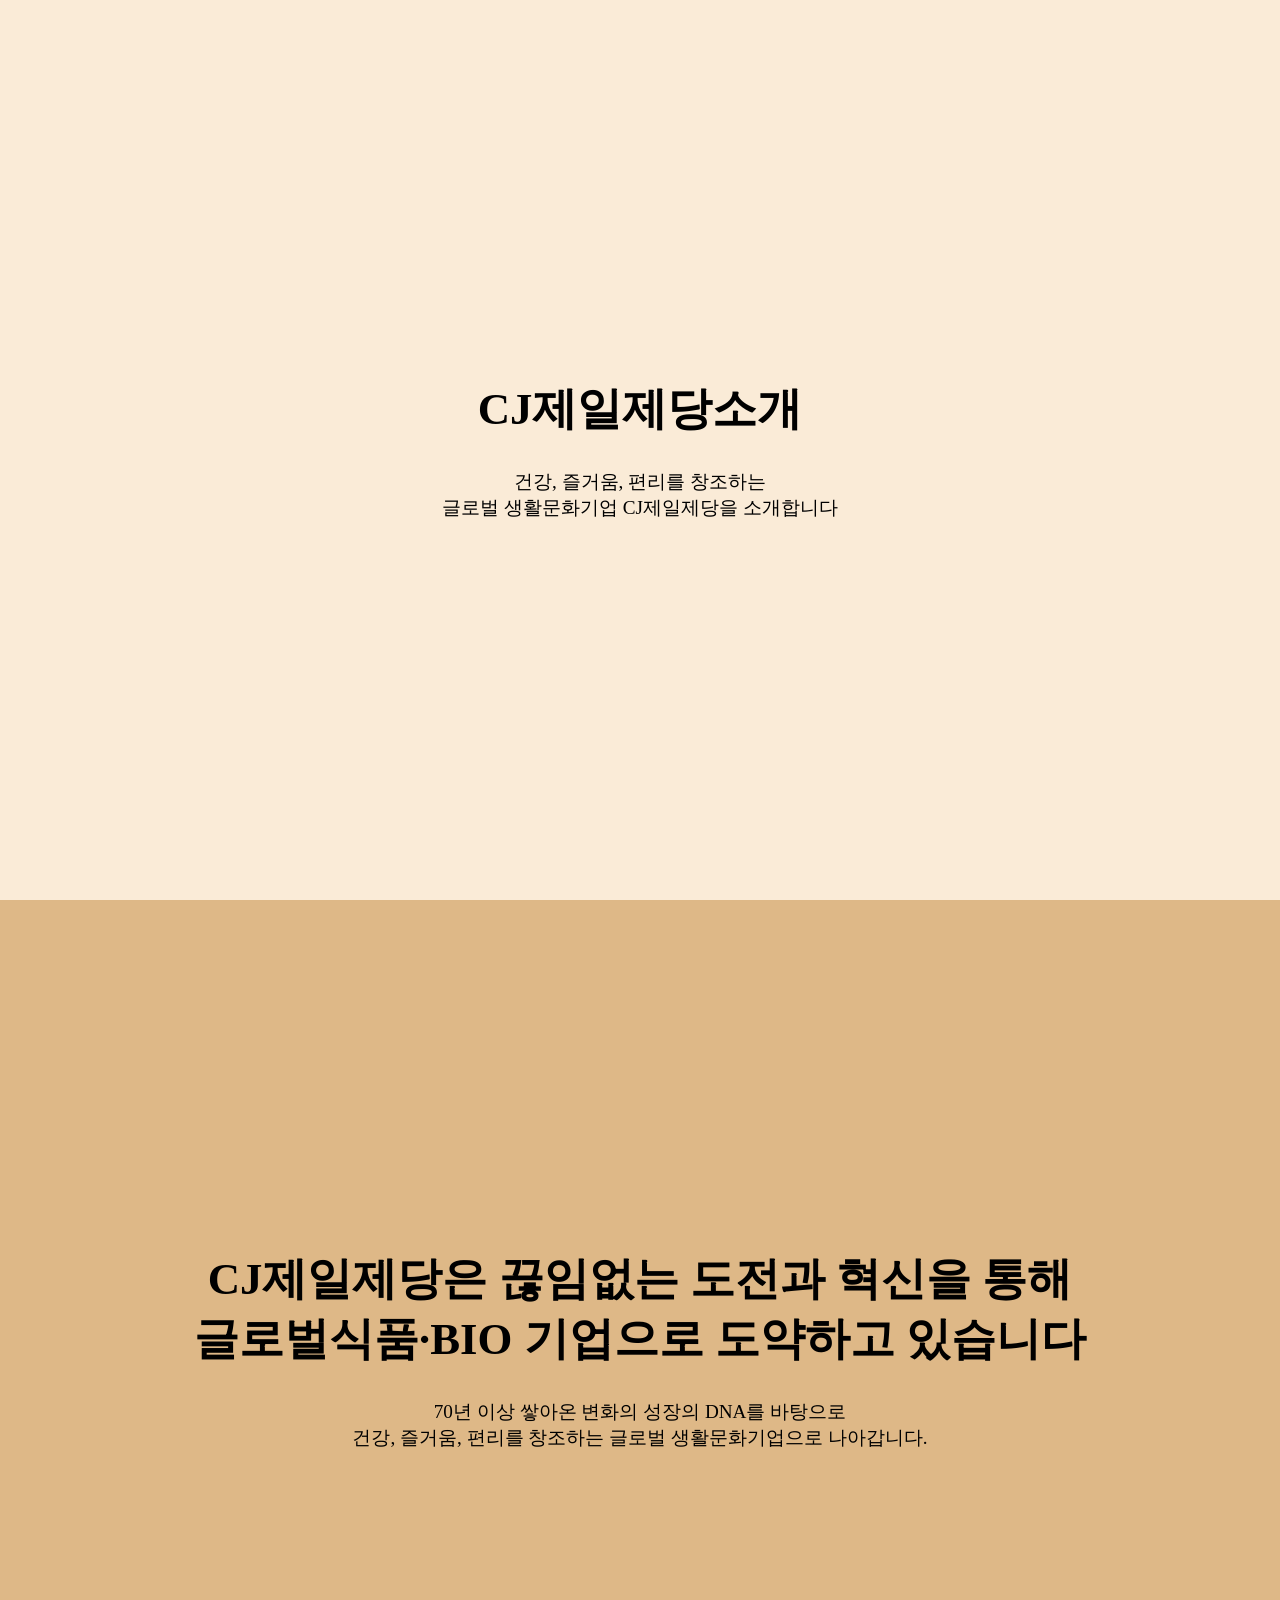
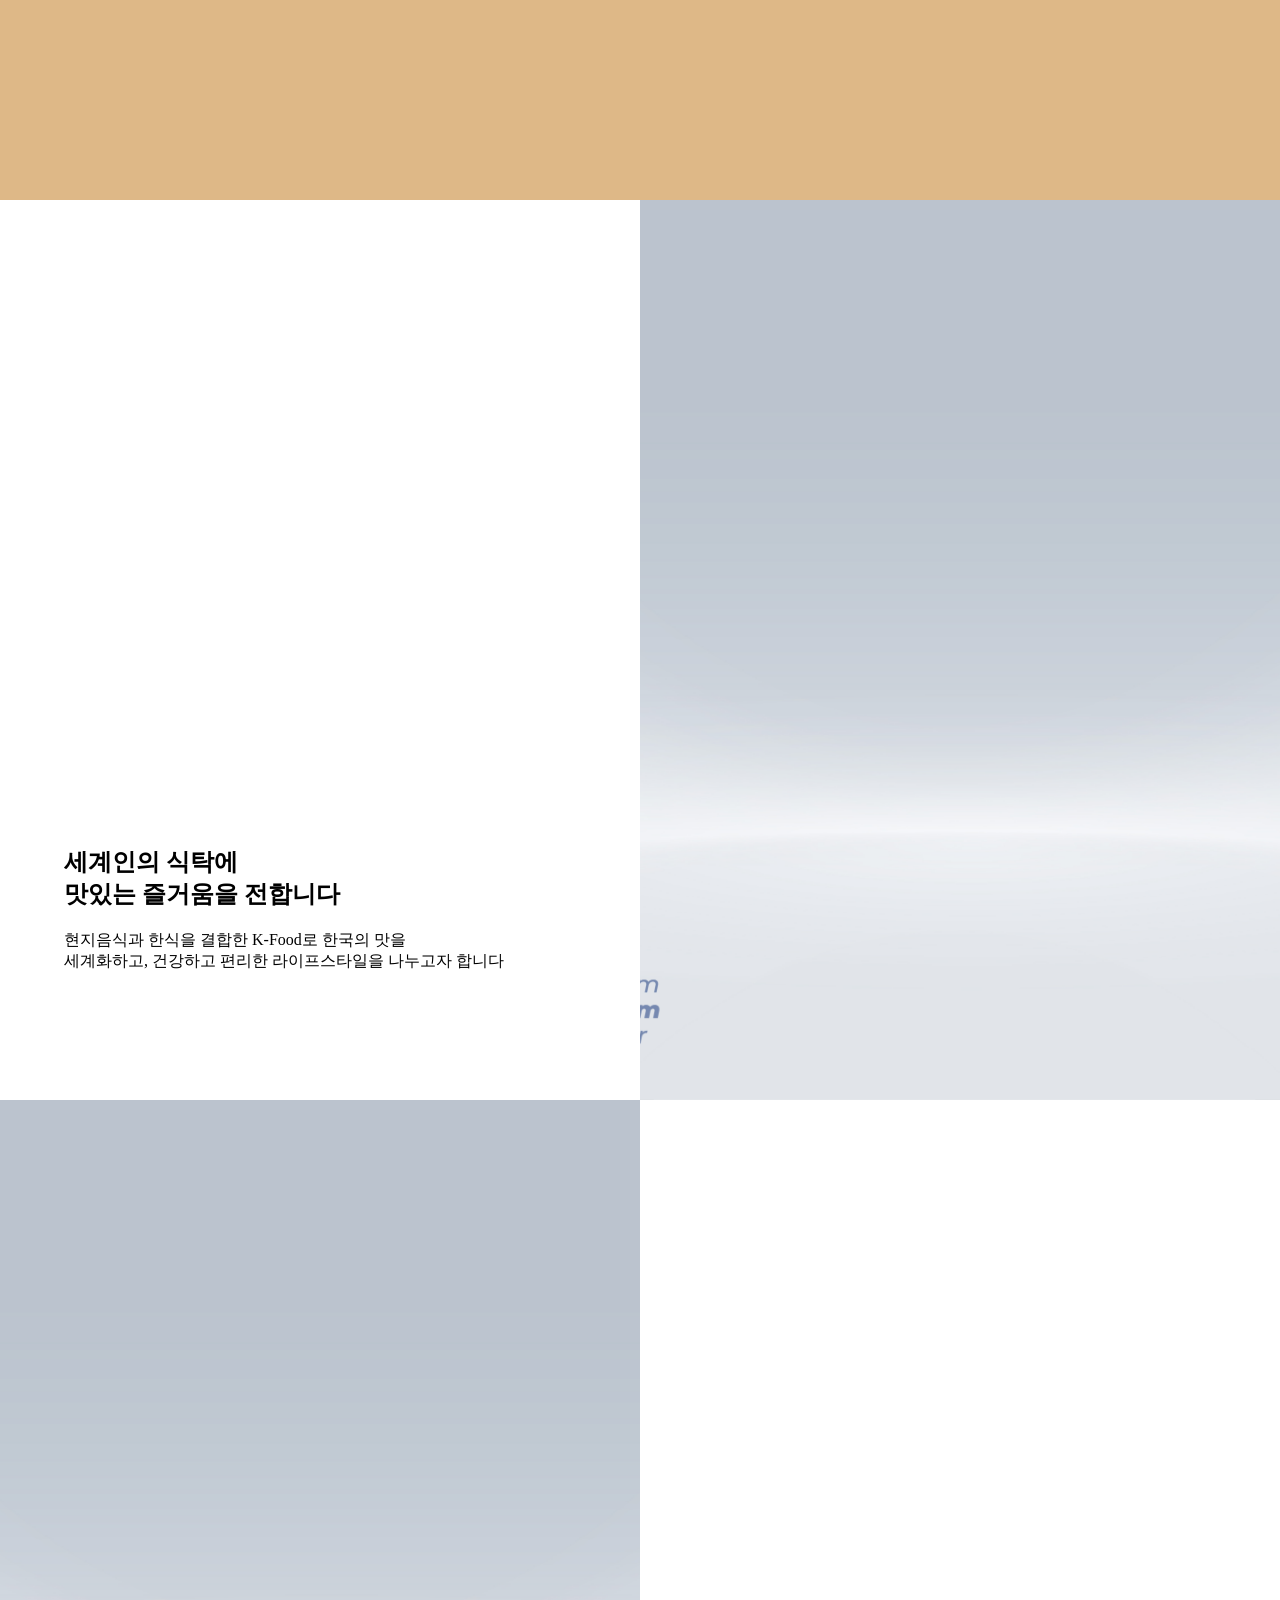
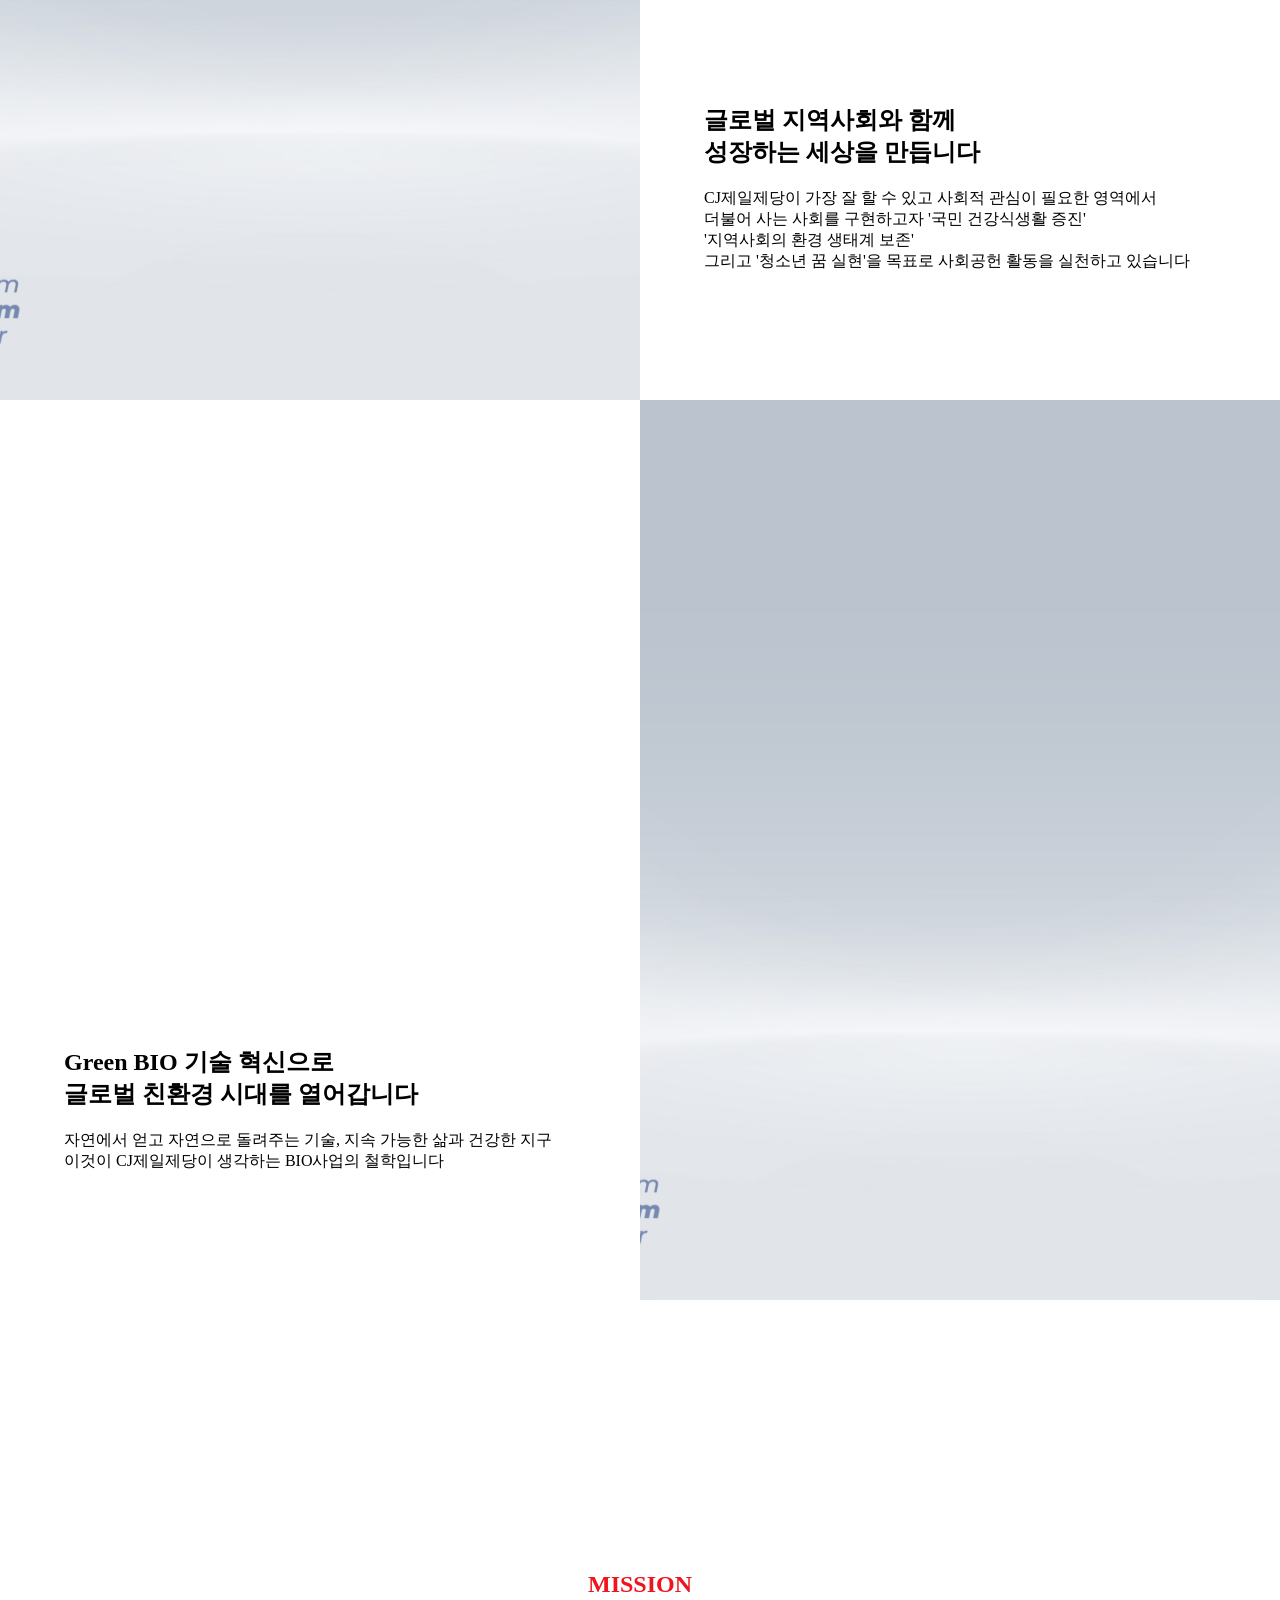
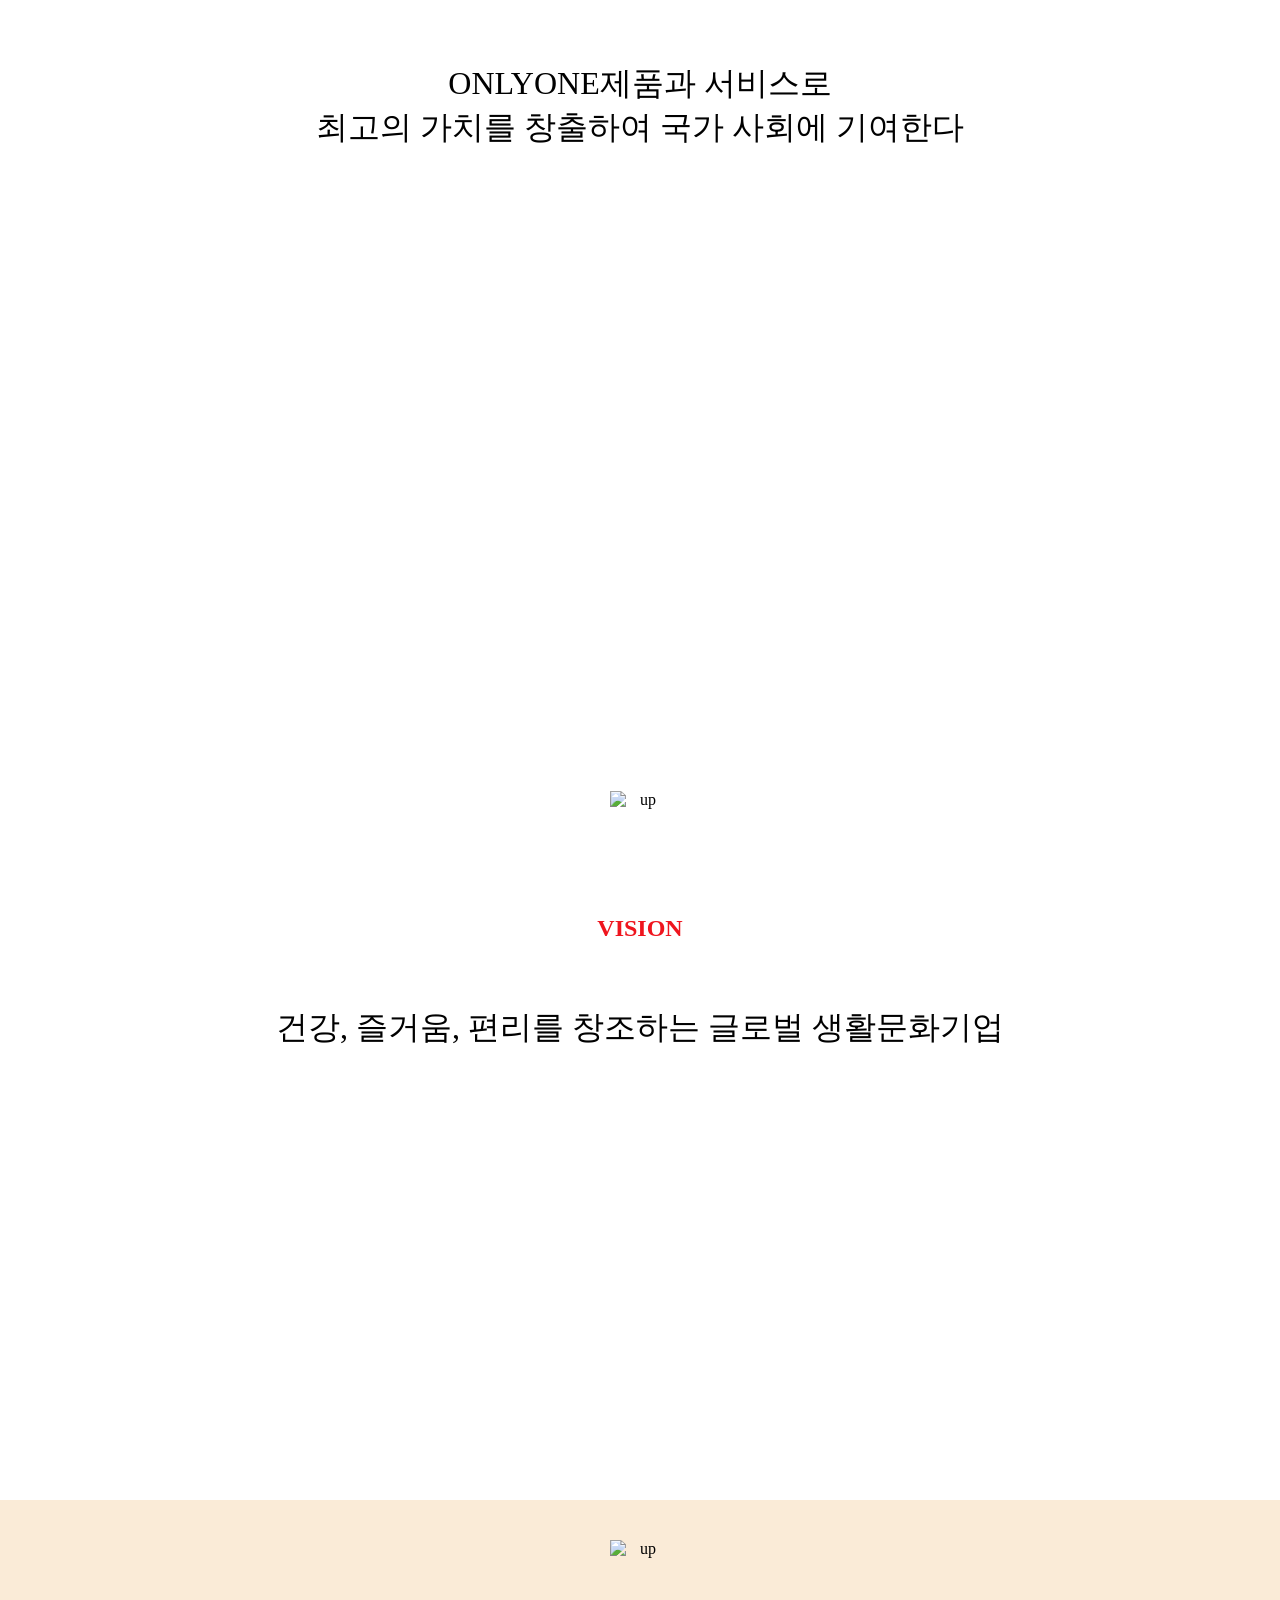
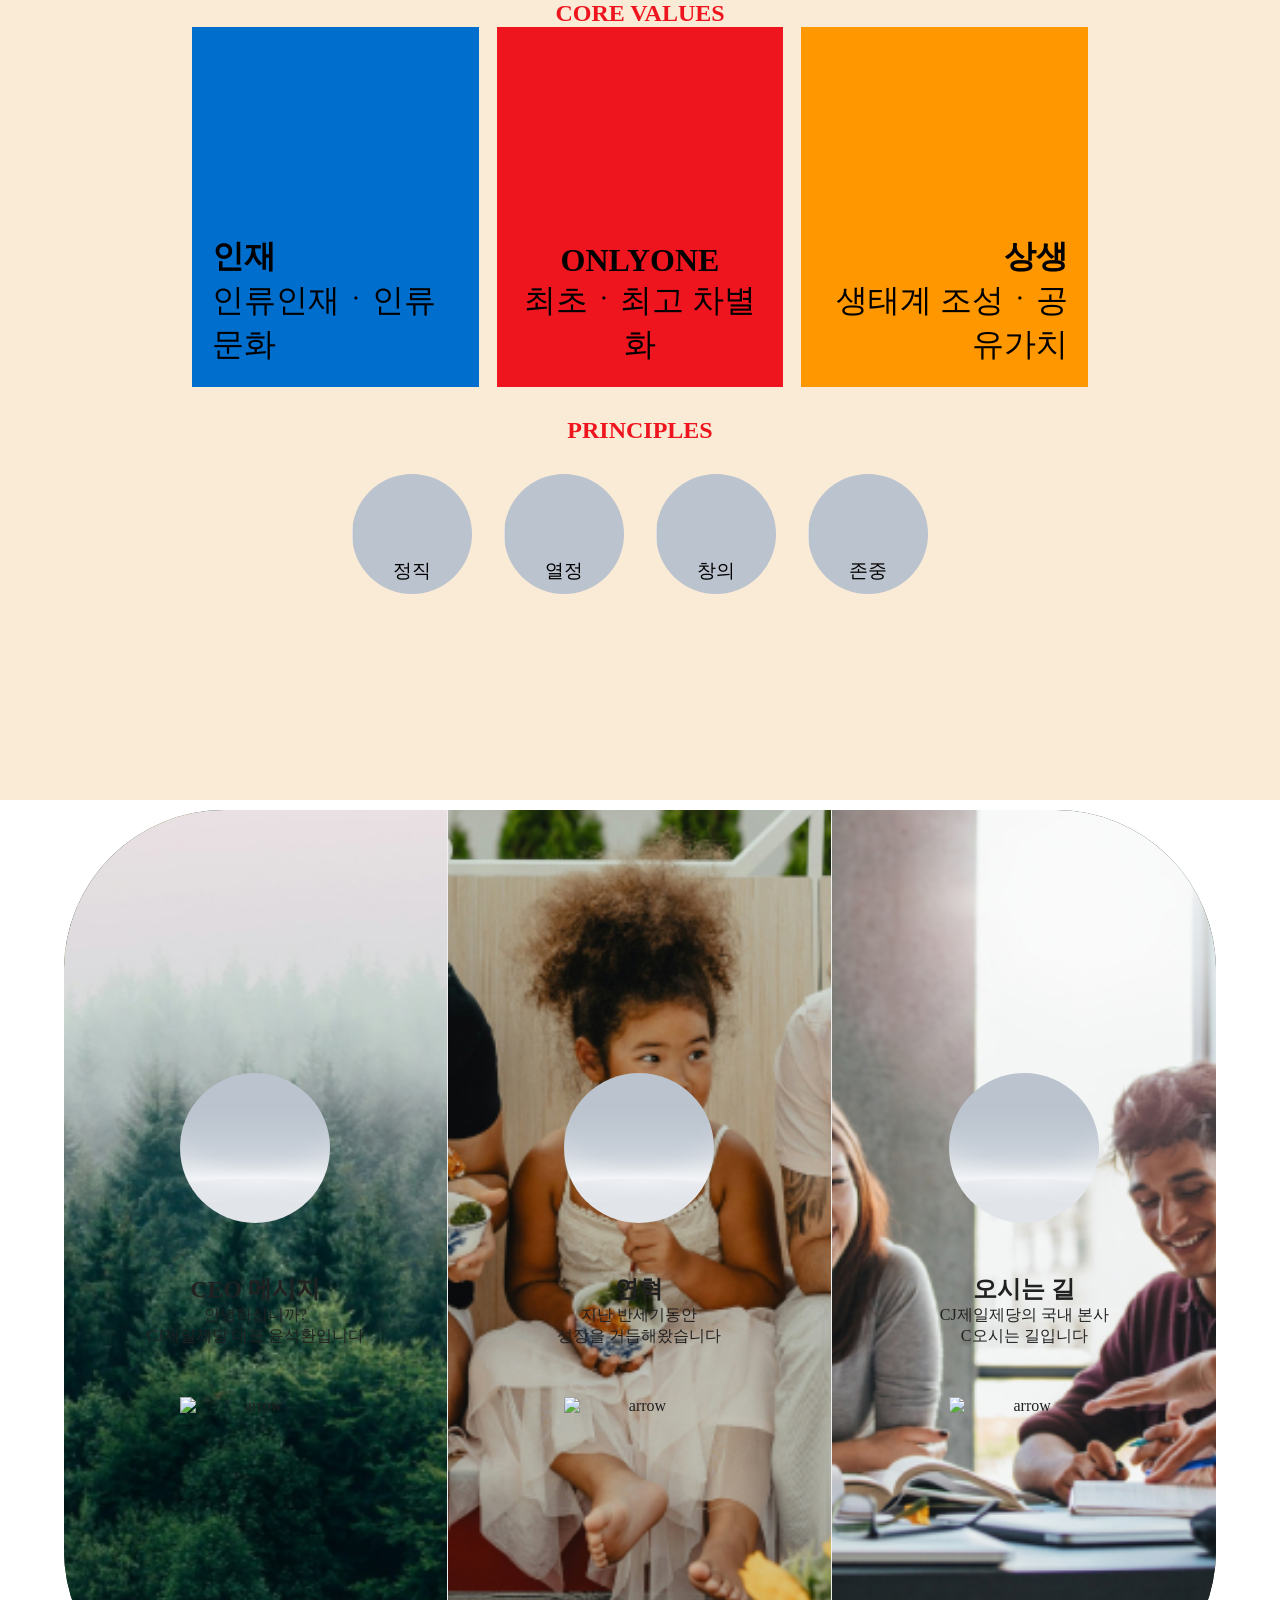
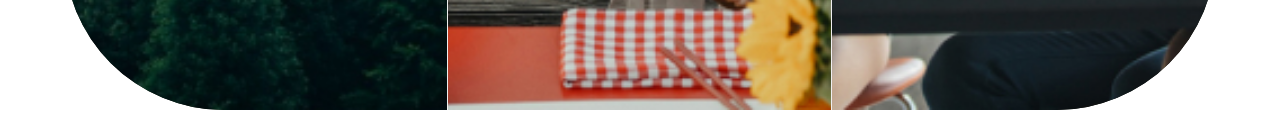
==== about_us.html @ 381932f9 "brand" ====
<!DOCTYPE html>
<html lang="ko">
<head>
    <meta charset="UTF-8">
    <meta name="viewport" content="width=device-width, initial-scale=1.0">
    <link rel="stylesheet" href="css/reset.css">
    <link rel="stylesheet" href="css/common.css">
    <link rel="stylesheet" href="css/sub.css">
    <title>ABOUT US | CJ제일제당</title>
</head>
<body>
    <section id="CJaboutUsList">
        <ul>
            <li style="background-color: antiquewhite;">
                <div>
                    <h2>CJ제일제당소개</h2>
                    <p>건강, 즐거움, 편리를 창조하는<br>
                        글로벌 생활문화기업 CJ제일제당을 소개합니다
                    </p>
                </div>
            </li>
            <div class="v_line"></div>
            <li style="background-color:burlywood;">
                <div>
                    <h2>CJ제일제당은 끊임없는 도전과 혁신을 통해<br>
                        글로벌식품·BIO 기업으로 도약하고 있습니다
                    </h2>
                    <p>70년 이상 쌓아온 변화의 성장의 DNA를 바탕으로<br>
                        건강, 즐거움, 편리를 창조하는 글로벌 생활문화기업으로 나아갑니다.
                    </p>
                </div>
            </li>
            <li>
                <ul class="inner_list">
                    <li>
                        <div>
                            <h2>세계인의 식탁에<br>
                                맛있는 즐거움을 전합니다
                            </h2>
                            <p>현지음식과 한식을 결합한 K-Food로 한국의 맛을<br>
                                세계화하고, 건강하고 편리한 라이프스타일을 나누고자 합니다
                            </p>
                        </div>
                    </li>
                    <li>
                        <img src="img/ex.jpg" alt="">
                    </li>
                    <li>
                        <div>
                            <h2>Green BIO 기술 혁신으로<br>
                                글로벌 친환경 시대를 열어갑니다
                            </h2>
                            <p>자연에서 얻고 자연으로 돌려주는 기술, 지속 가능한 삶과 건강한 지구<br>
                                이것이 CJ제일제당이 생각하는 BIO사업의 철학입니다
                            </p>
                        </div>
                    </li>
                </ul>
                <ul class="inner_list">
                    <li>
                        <img src="img/ex.jpg" alt="">
                    </li>
                    <li>
                        <div>
                            <h2>글로벌 지역사회와 함께<br>
                                성장하는 세상을 만듭니다
                            </h2>
                            <p>CJ제일제당이 가장 잘 할 수 있고 사회적 관심이 필요한 영역에서<br>
                                더불어 사는 사회를 구현하고자 '국민 건강식생활 증진'<br>
                                '지역사회의 환경 생태계 보존'<br>
                                그리고 '청소년 꿈 실현'을 목표로 사회공헌 활동을 실천하고 있습니다
                            </p>
                        </div>
                    </li>
                    <li>
                        <img src="img/ex.jpg" alt="">
                    </li>
                </ul>
            </li>
        </ul>
    </section>
    <section id="mvc">
        <ul>
            <li>
                <div>
                    <h2 class="red">MISSION</h2>
                    <p>ONLYONE제품과 서비스로<br>
                        최고의 가치를 창출하여 국가 사회에 기여한다
                    </p>
                </div>
            </li>
            <li>
                <div>
                    <img src="" alt="up">
                    <h2 class="red">VISION</h2>
                    <p>건강, 즐거움, 편리를 창조하는 글로벌 생활문화기업</p>
                </div>
            </li>
            <li style="background-color: antiquewhite;">
                <div>
                    <div>
                        <img src="" alt="up">
                        <h2 class="red">CORE VALUES</h2>
                    </div>
                    <ul class="core_values">
                        <li style="background-color: #006ECD;">
                            <p>
                                <span>인재</span><br>
                                인류인재ㆍ인류문화
                            </p>
                        </li>
                        <li style="background-color: #EF151E;">
                            <p>
                                <span>ONLYONE</span><br>
                                최초ㆍ최고 차별화
                            </p>
                        </li>
                        <li style="background-color: #FF9700;">
                            <p>
                                <span>상생</span><br>
                                생태계 조성ㆍ공유가치
                            </p>
                        </li>
                    </ul>
                    <div class="principles">
                        <h2 class="red">PRINCIPLES</h2>
                        <ul class="principles_icon">
                            <li style="background-image: url(img/ex.jpg);">
                                <p>정직</p>
                            </li>
                            <li style="background-image: url(img/ex.jpg);">
                                <p>열정</p>
                            </li>
                            <li style="background-image: url(img/ex.jpg);">
                                <p>창의</p>
                            </li>
                            <li style="background-image: url(img/ex.jpg);">
                                <p>존중</p>
                            </li>
                        </ul>
                    </div>
                </div>
            </li>
        </ul>
    </section>
    <section id="aboutSummary">
        <div class="about_summary_wrap">
            <a href="">
                <div>
                    <img src="img/ex.jpg" alt="icon">
                    <div>
                        <h2>CEO 메시지</h2>
                        <p>
                            안녕하십니까?<br>
                            CJ제일제당 대표 윤석환입니다
                        </p>
                    </div>
                    <img src="" alt="arrow">
                </div>
            </a>
            <a href="">
                <div>
                    <img src="img/ex.jpg" alt="icon">
                    <div>
                        <h2>연혁</h2>
                        <p>
                            지난 반세기동안<br>
                            성장을 거듭해왔습니다
                        </p>
                    </div>
                    <img src="" alt="arrow">
                </div>
            </a>
            <a href="">
                <div>
                    <img src="img/ex.jpg" alt="icon">
                    <div>
                        <h2>오시는 길</h2>
                        <p>
                            CJ제일제당의 국내 본사<br>
                            C오시는 길입니다
                        </p>
                    </div>
                    <img src="" alt="arrow">
                </div>
            </a>
        </div>
    </section>
</body>
</html>
---- css/common.css ----
/* 헤더 */
#header{position: fixed; width: 100%; height: 100px; left: 0; top: 0; z-index: 999; transition-duration: 0.5s; background-color: aquamarine;}
#header .header_inner{position: relative; width: 92%; margin: 0 auto; display: flex;}

/* 헤더로고 */
#header h1{position: absolute; left: 0; top: 50%; transform: translateY(-50%); transition-duration: 0.5s;}
#header h1 img{height: 60px;}
/* 헤더 gnb 버튼모음 */
#header .gnb_btn{position: absolute; right: 0; top: 50%; transform: translateY(-50%); transition-duration: 0.5s;}
#header .gnb_btn ul{display: flex;}
/* 헤더 gnb */
#header .gnb{position: absolute; left: 50%; transform: translateX(-50%);}
#header .gnb ul{display: flex;}
#header .gnb ul li{width: 120px; text-align: center; line-height: 100px; height: 100px; font-weight: bold;}

/* 서브메뉴 */
.sub_menu_wrap{display: none;}

/* 컬러 */
.yellow{color: #FF9700;}
.red{color: #EF151E;}
---- css/sub.css ----
/* CJaboutUs */
/* CJaboutUsList */
#CJaboutUsList{position: relative; height: 500vh; min-height: 3000px;}
#CJaboutUsList>ul{position: relative; display: flex; flex-direction: column;}
#CJaboutUsList>ul>li{position: relative; height: 100vh; min-height: 600px; display: flex; justify-content: center;}
#CJaboutUsList>ul>li>div{position: relative; display: flex; flex-direction: column; justify-content: center; text-align: center;}
#CJaboutUsList>ul>li>div h2{font-size: 2.8em; margin-bottom: 30px;}
#CJaboutUsList>ul>li>div p{font-size: 1.2em;}
#CJaboutUsList>ul>li>.inner_list{width: 50%; position: relative;}
#CJaboutUsList>ul>li>.inner_list>li{height: 100%; display: flex; flex-direction: column; justify-content:end;}
#CJaboutUsList>ul>li>.inner_list>li div{width: 80%; margin: 20% auto;}
#CJaboutUsList>ul>li>.inner_list>li div h2{margin-bottom: 20px;}
#CJaboutUsList>ul>li>.inner_list>li img{width: 100%; height: 100%; object-fit: cover;}
/* mvc */
#mvc{position: relative; height: 300vh; min-height: 2400px;}
#mvc>ul{text-align: center;}
#mvc>ul>li{height: 100vh; min-height: 800px;}
#mvc>ul>li>div{display: flex; flex-direction: column; justify-content: end; height: 50%;}
#mvc>ul>li>div img{width: 60px; height: 60px; margin: 0 auto;}
#mvc>ul>li>div h2{margin-top: 5%; font-size: 1.5em;}
#mvc>ul>li>div p{margin-top: 5%; font-size: 2em;}
#mvc>ul>li:nth-child(3)>div{justify-content: start;}
#mvc>ul>li:nth-child(3)>div img{width: 60px; height: 60px; margin: 0 auto; margin-top: 40px;}
#mvc>ul>li:nth-child(3)>div h2{margin-top: 0; font-size: 1.5em;}
#mvc>ul>li:nth-child(3)>div p{margin-top: 0; font-size: 2em;}
#mvc>ul>li>div .core_values{position: relative; display: flex; justify-content: space-between; width: 70%; margin: 0 auto; min-height: 300px;}
#mvc>ul>li>div .core_values>li{width: 32%; height: 40vh; min-height: 250px; background-position: center; background-repeat: cover; display: flex; flex-direction: column; justify-content: end;}
#mvc>ul>li>div .core_values>li p{margin-bottom: 20px; margin-left: 20px; margin-right: 20px;}
#mvc>ul>li>div .core_values>li:first-child p{text-align: left;}
#mvc>ul>li>div .core_values>li:nth-child(2) p{text-align: center;}
#mvc>ul>li>div .core_values>li:last-child p{text-align: right;}
#mvc>ul>li>div .core_values>li p span{font-weight: 700;}
#mvc>ul>li>div .principles{position: relative; margin: 7% 0;}
#mvc>ul>li>div .principles>ul{width: 50%; margin: 0 auto; display: flex; justify-content: space-evenly; margin-top: 30px;}
#mvc>ul>li>div .principles>ul li{width: 120px; height: 120px; border-radius: 100px; display: flex; flex-direction: column; justify-content: end;}
#mvc>ul>li>div .principles>ul li p{font-size: 1.2em; margin-bottom: 10px;}
/* about_summary */
#aboutSummary{position: relative; width: 100%;}
#aboutSummary .about_summary_wrap{position: relative; width: 90%; height: 900px; margin: 10px auto; display: flex; justify-content: space-between; border-radius: 10rem; background-position: center; background-size: cover;background-image: url('/img/csr_overview.jpg');}
#aboutSummary .about_summary_wrap a{display: flex; flex-direction: column; justify-content: center; width: 33.3%; border-right: 1px solid #efefef;box-sizing: border-box;}
#aboutSummary .about_summary_wrap a:first-child{border-top-left-radius: 10rem; border-bottom-left-radius: 10rem; background-image: url('/img/overview2_1.jpg'); background-position: center; background-size: cover;}
#aboutSummary .about_summary_wrap a:nth-child(2){background-image: url("/img/overview2_2.jpg"); background-position: center; background-size: cover;}
#aboutSummary .about_summary_wrap a:last-child{border: none; border-top-right-radius: 10rem; border-bottom-right-radius: 10rem; background-image: url('/img/overview2_3.jpg'); background-position: center; background-size: cover;}
#aboutSummary .about_summary_wrap a:hover{transition-duration: 0.5s; background-image: none;}
#aboutSummary .about_summary_wrap a>div{display: flex; flex-direction: column; text-align: center;}
#aboutSummary .about_summary_wrap a>div img:first-child{height: 150px; width: 150px; margin: 0 auto; border-radius: 50%;}
#aboutSummary .about_summary_wrap a>div img{height: 50px; width: 150px; margin: 0 auto;}
#aboutSummary .about_summary_wrap a>div div{margin: 50px auto;}
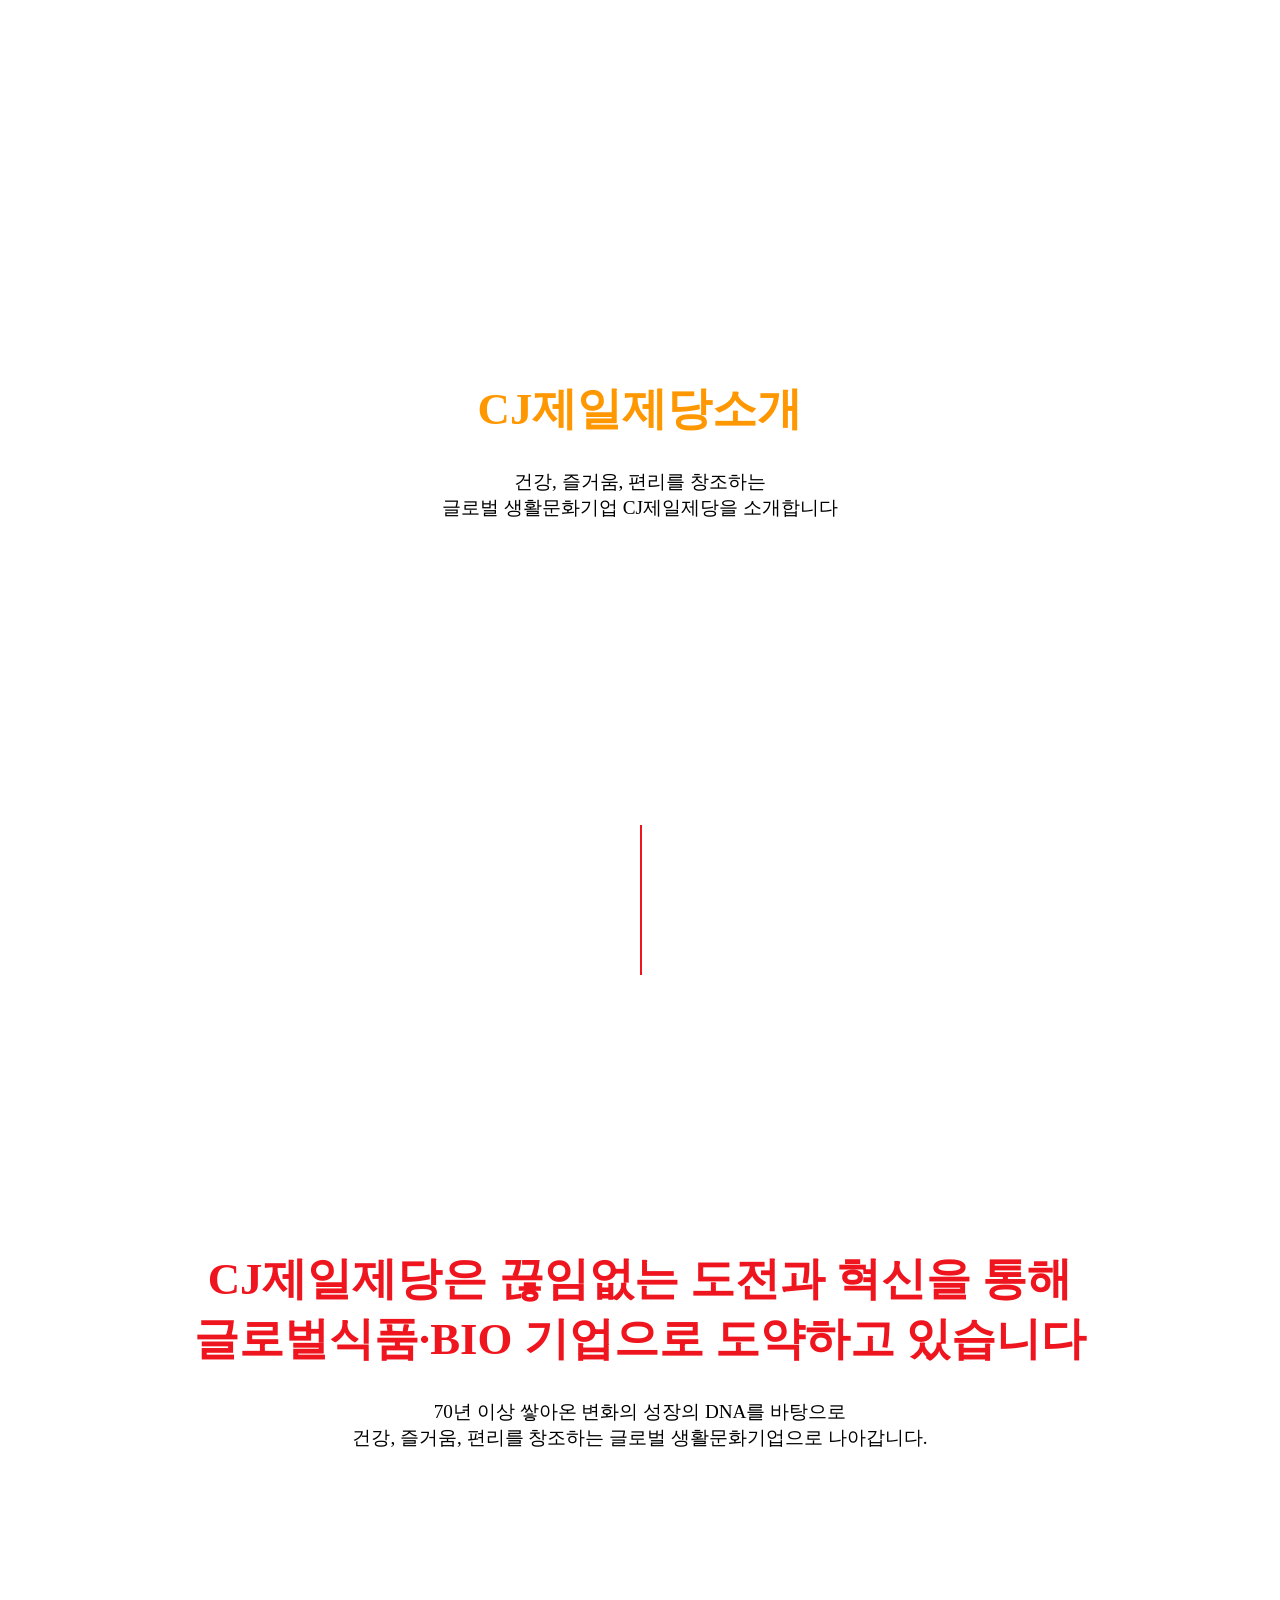
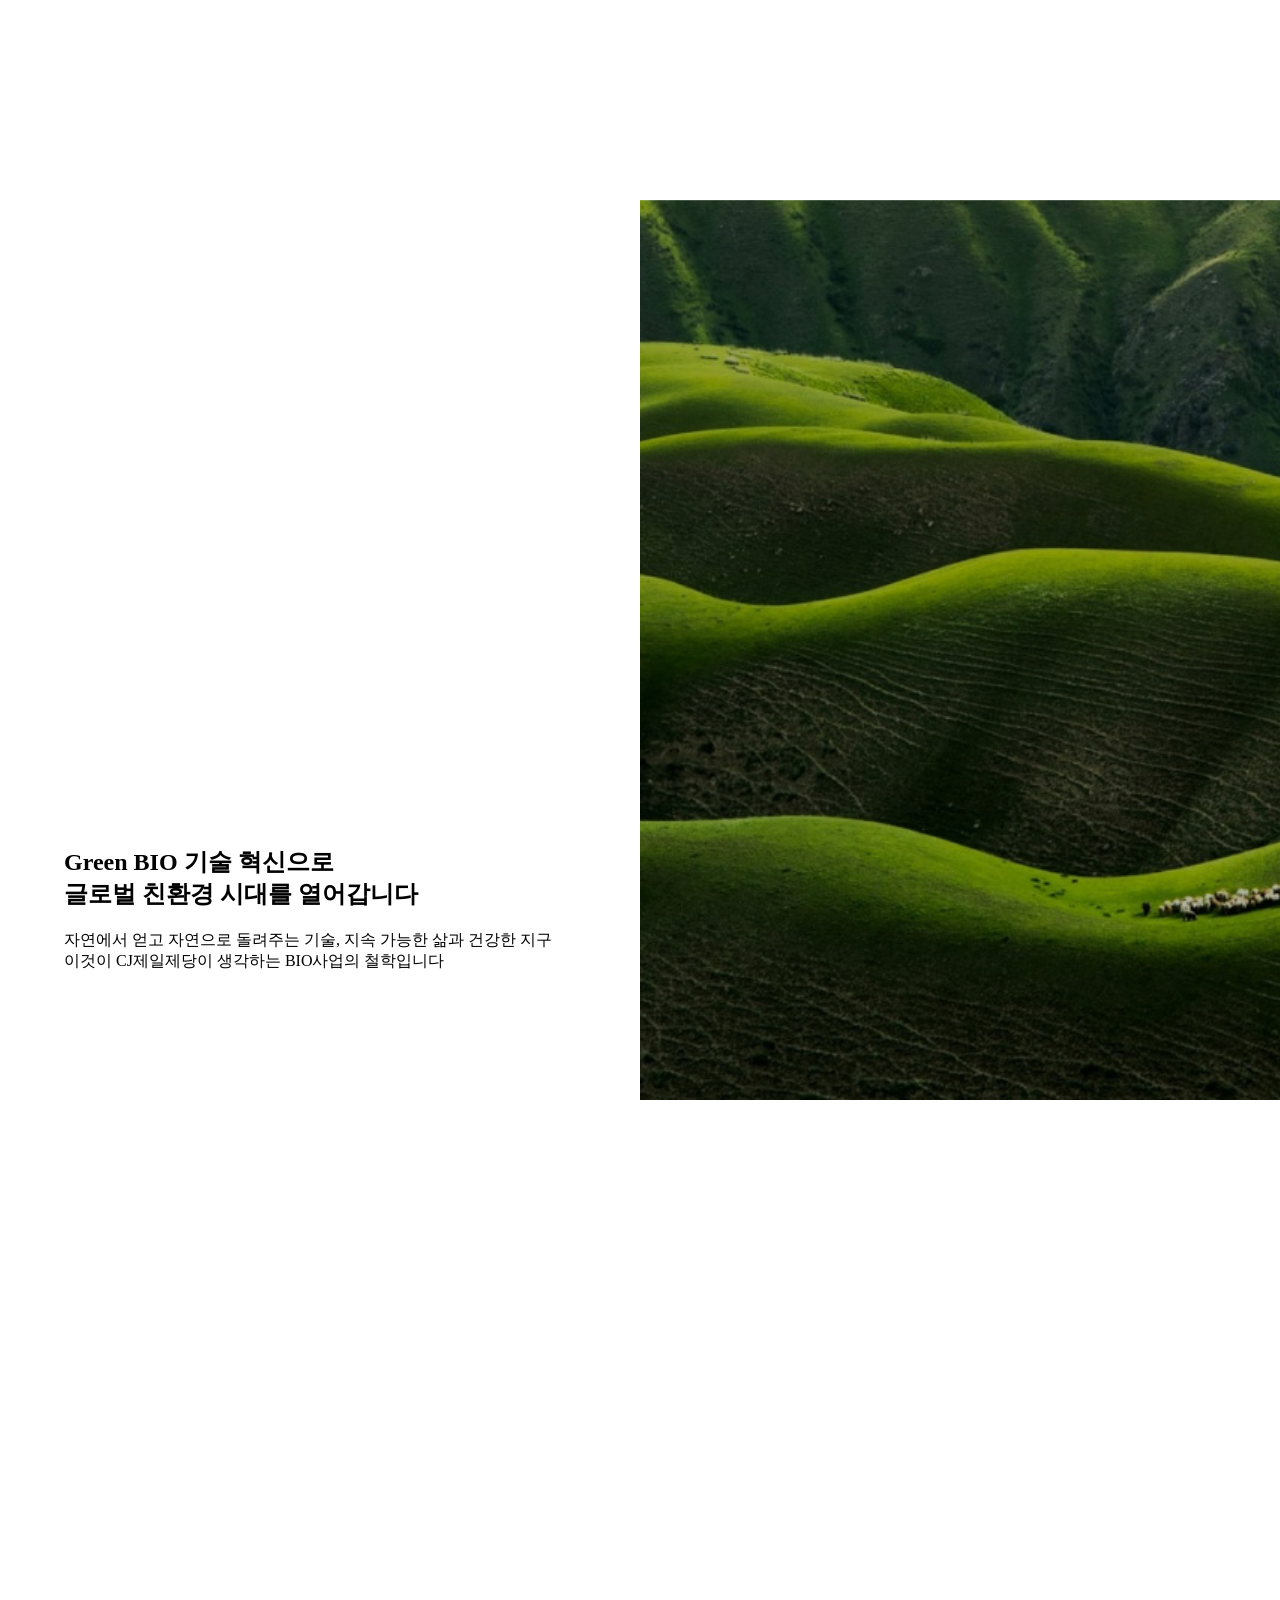
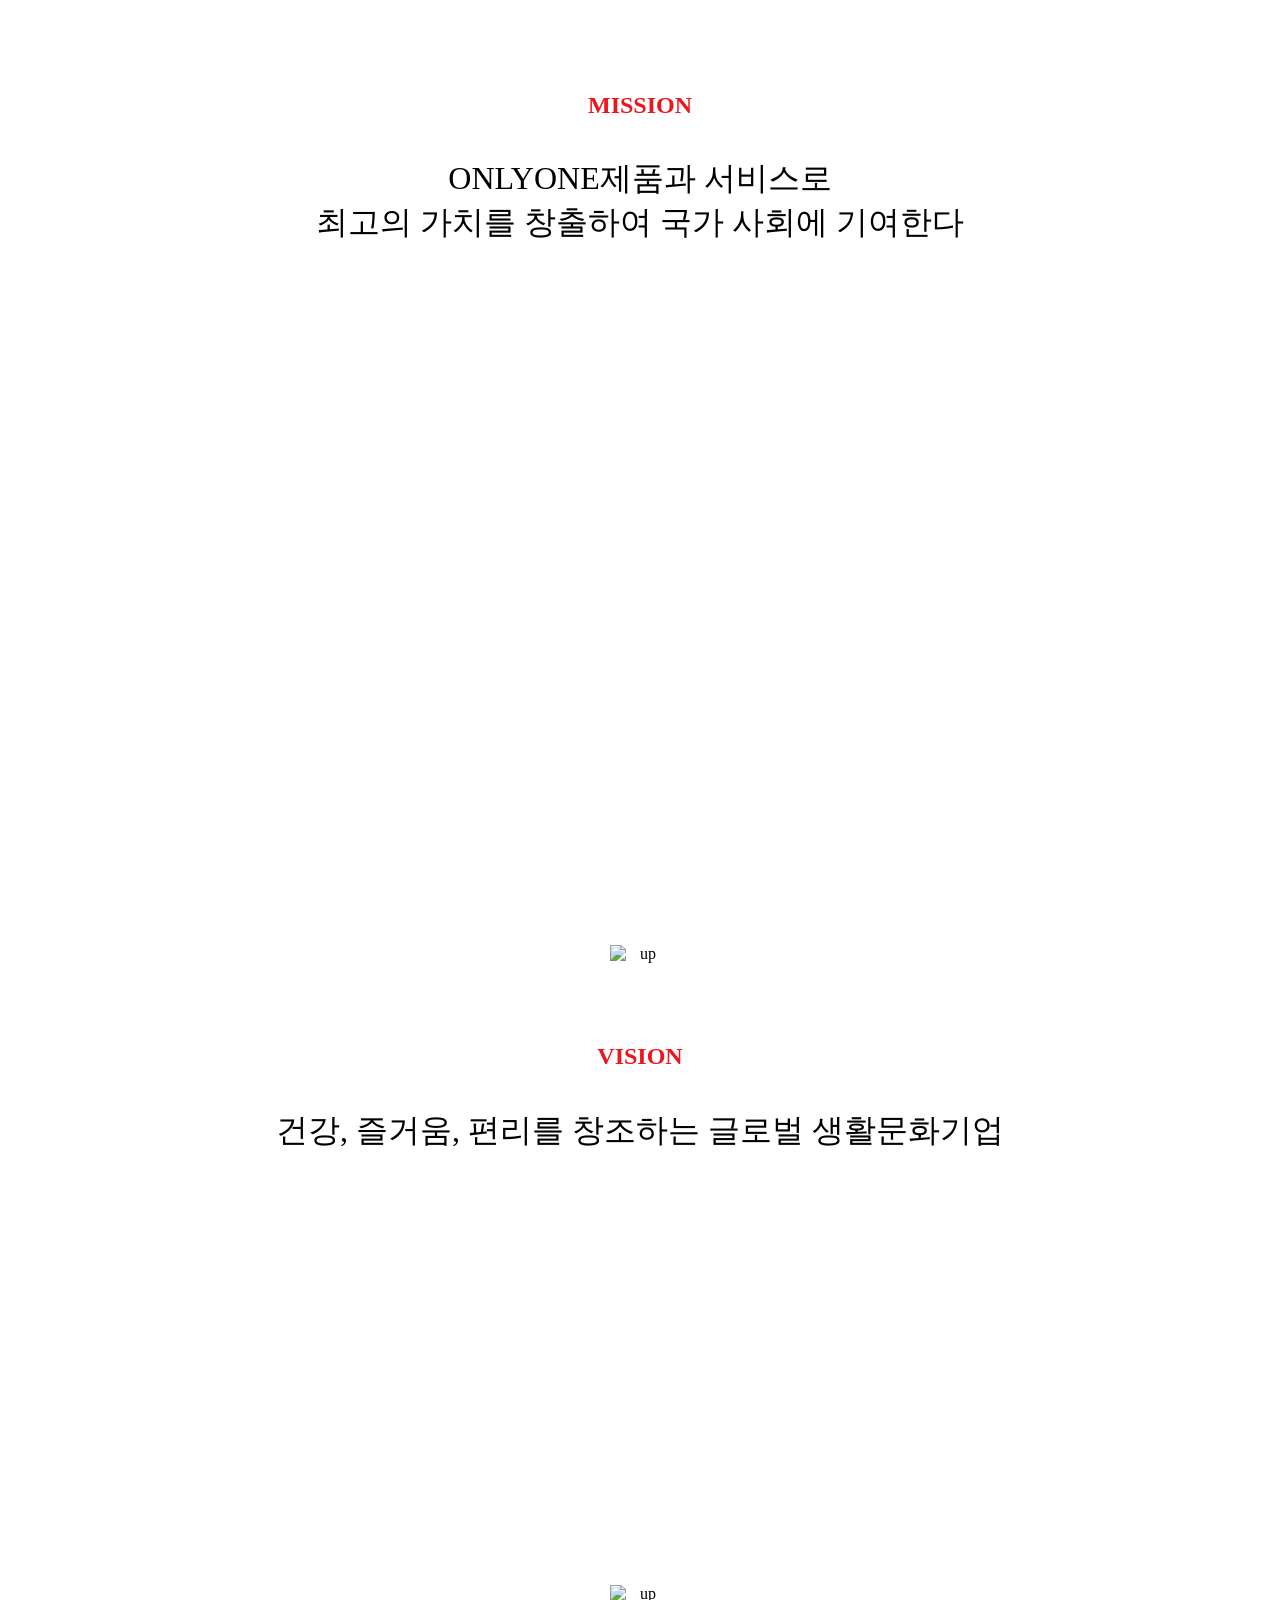
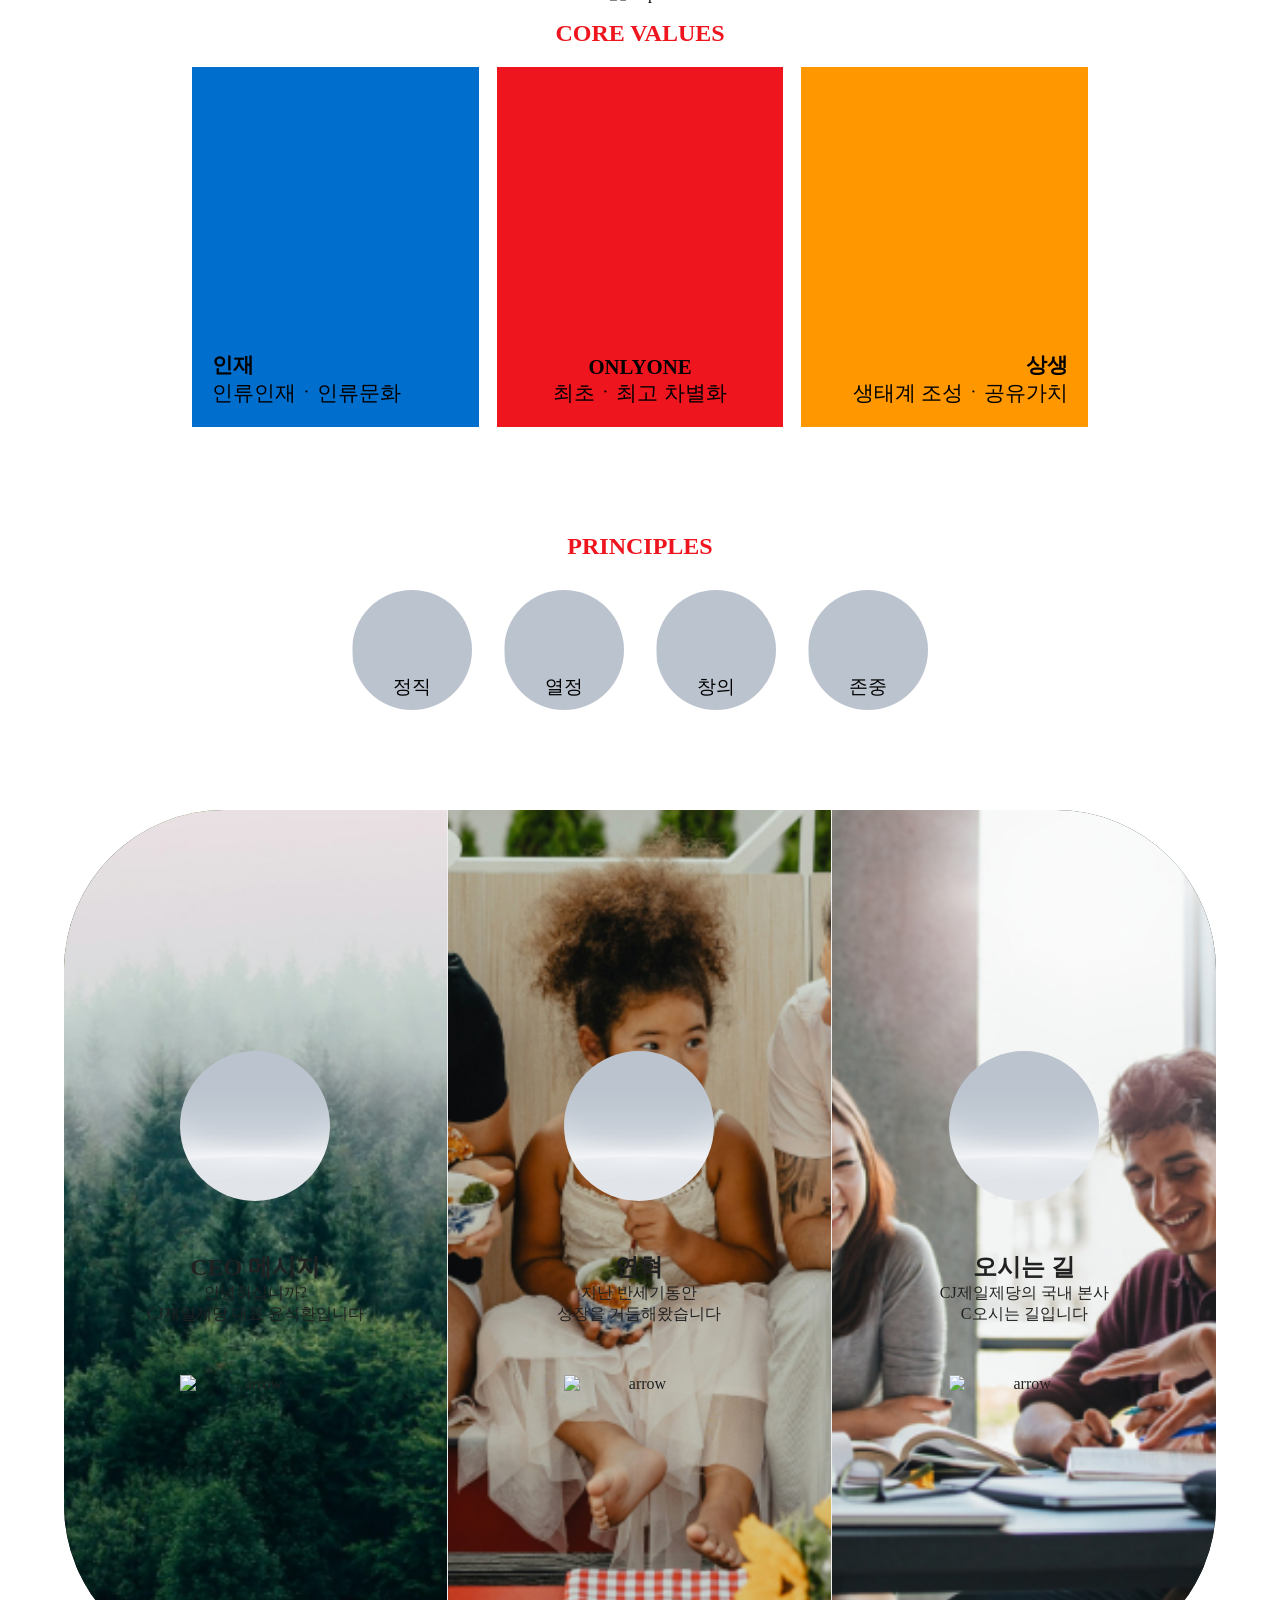
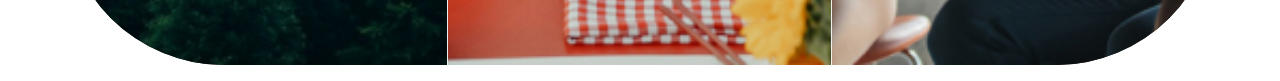
==== commit 87125263: "ABOUT US end" ====
--- a/about_us.html
+++ b/about_us.html
@@ -6,82 +6,187 @@
     <link rel="stylesheet" href="css/reset.css">
     <link rel="stylesheet" href="css/common.css">
     <link rel="stylesheet" href="css/sub.css">
+    <script src="script/jquery-3.7.0.min.js"></script>
+    <script src="script/jquery.cookie.js"></script>
+    <script src="script/lucid.js"></script>
+    <script src="script/sub.js"></script>
     <title>ABOUT US | CJ제일제당</title>
 </head>
+
 <body>
-    <section id="CJaboutUsList">
+    <section id="CJaboutUsList" class="about_index">
         <ul>
-            <li style="background-color: antiquewhite;">
-                <div>
-                    <h2>CJ제일제당소개</h2>
+            <li class="out_list1">
+                <div>
+                    <h2>
+                        <script>
+                            var message="CJ제일제당소개"
+                            var neonbasecolor="#212121";
+                            var neontextcolor="#FF9700";
+                            var flashspeed=70;
+
+                            var n=0;
+                            if (document.all||document.getElementById){
+                                document.write('<font color="'+neonbasecolor+'">');
+                                for (m=0;m<message.length;m++){
+                                    document.write('<span id="neonlight'+m+'">'+message.charAt(m)+'</span>');
+                                    document.write('</font>');
+                                }
+                            }
+                            else{
+                                document.write(message)
+                            }
+                            function crossref(number){
+                            var crossobj=document.all? eval("document.all.neonlight"+number) : document.getElementById("neonlight"+number);
+                            return crossobj;
+                            }
+
+                            function neon(){
+                                if (n==0){
+                                    for (m=0;m<message.length;m++){
+                                        crossref(m).style.color=neonbasecolor;
+                                    }
+                                }
+
+                                crossref(n).style.color=neontextcolor;
+
+                                if (n<message.length-1){
+                                    n++;
+                                }
+                                // 반복하기 위한 else
+                                // else{
+                                //     n=0;
+                                //     clearInterval(flashing);
+                                //     setTimeout("beginneon()",1500);
+                                //     return;
+                                // }
+                            }
+
+                            function beginneon(){
+                                if (document.all||document.getElementById){
+                                    flashing=setInterval("neon()",flashspeed);
+                                }
+                            }
+                            beginneon();
+                        </script>
+                    </h2>
                     <p>건강, 즐거움, 편리를 창조하는<br>
                         글로벌 생활문화기업 CJ제일제당을 소개합니다
                     </p>
                 </div>
             </li>
-            <div class="v_line"></div>
-            <li style="background-color:burlywood;">
-                <div>
-                    <h2>CJ제일제당은 끊임없는 도전과 혁신을 통해<br>
-                        글로벌식품·BIO 기업으로 도약하고 있습니다
+            <li class="out_list2">
+                <div>
+                    <h2>CJ제일제당은 끊임없는<br class="mobile"> 도전과 혁신을 통해<br>
+                        글로벌식품·BIO 기업으로<br class="mobile"> 도약하고 있습니다
                     </h2>
                     <p>70년 이상 쌓아온 변화의 성장의 DNA를 바탕으로<br>
-                        건강, 즐거움, 편리를 창조하는 글로벌 생활문화기업으로 나아갑니다.
+                        건강, 즐거움, 편리를 창조하는<br class="mobile"> 글로벌 생활문화기업으로 나아갑니다.
                     </p>
                 </div>
             </li>
-            <li>
-                <ul class="inner_list">
-                    <li>
-                        <div>
-                            <h2>세계인의 식탁에<br>
-                                맛있는 즐거움을 전합니다
-                            </h2>
-                            <p>현지음식과 한식을 결합한 K-Food로 한국의 맛을<br>
-                                세계화하고, 건강하고 편리한 라이프스타일을 나누고자 합니다
-                            </p>
-                        </div>
-                    </li>
-                    <li>
-                        <img src="img/ex.jpg" alt="">
-                    </li>
-                    <li>
-                        <div>
-                            <h2>Green BIO 기술 혁신으로<br>
-                                글로벌 친환경 시대를 열어갑니다
-                            </h2>
-                            <p>자연에서 얻고 자연으로 돌려주는 기술, 지속 가능한 삶과 건강한 지구<br>
-                                이것이 CJ제일제당이 생각하는 BIO사업의 철학입니다
-                            </p>
-                        </div>
-                    </li>
-                </ul>
-                <ul class="inner_list">
-                    <li>
-                        <img src="img/ex.jpg" alt="">
-                    </li>
-                    <li>
-                        <div>
-                            <h2>글로벌 지역사회와 함께<br>
-                                성장하는 세상을 만듭니다
-                            </h2>
-                            <p>CJ제일제당이 가장 잘 할 수 있고 사회적 관심이 필요한 영역에서<br>
-                                더불어 사는 사회를 구현하고자 '국민 건강식생활 증진'<br>
-                                '지역사회의 환경 생태계 보존'<br>
-                                그리고 '청소년 꿈 실현'을 목표로 사회공헌 활동을 실천하고 있습니다
-                            </p>
-                        </div>
-                    </li>
-                    <li>
-                        <img src="img/ex.jpg" alt="">
-                    </li>
-                </ul>
-            </li>
         </ul>
-    </section>
-    <section id="mvc">
+        <div class="v_line"></div>
+    </section>
+    <section id="CJaboutUsList2" class="about_index">
+        <div class="sticky_wrap">
+            <ul class="inner_list list_down">
+                <li class="in_list1">
+                    <div>
+                        <h2>Green BIO 기술 혁신으로<br>
+                            글로벌 친환경 시대를 열어갑니다
+                        </h2>
+                        <p>자연에서 얻고 자연으로 돌려주는 기술, 지속 가능한 삶과 건강한 지구<br>
+                            이것이 CJ제일제당이 생각하는 BIO사업의 철학입니다
+                        </p>
+                    </div>
+                </li>
+                <li class="in_list2">
+                    <img src="img/ex.jpg" alt="">
+                </li>
+                <li class="in_list3">
+                    <div>
+                        <h2>세계인의 식탁에<br>
+                            맛있는 즐거움을 전합니다
+                        </h2>
+                        <p>현지음식과 한식을 결합한 K-Food로 한국의 맛을<br>
+                            세계화하고, 건강하고 편리한 라이프스타일을 나누고자 합니다
+                        </p>
+                    </div>
+                </li>
+            </ul>
+            <ul class="inner_list list_up">
+                <li class="in_list3">
+                    <img src="img/bibigo_mandoo.png" alt="">
+                </li>
+                <li class="in_list2">
+                    <div>
+                        <h2>글로벌 지역사회와 함께<br>
+                            성장하는 세상을 만듭니다
+                        </h2>
+                        <p>CJ제일제당이 가장 잘 할 수 있고 사회적 관심이 필요한 영역에서<br>
+                            더불어 사는 사회를 구현하고자 '국민 건강식생활 증진'<br>
+                            '지역사회의 환경 생태계 보존'<br>
+                            그리고 '청소년 꿈 실현'을 목표로 사회공헌 활동을 실천하고 있습니다
+                        </p>
+                    </div>
+                </li>
+                <li class="in_list1">
+                    <img src="img/csr_overview.jpg" alt="">
+                </li>
+            </ul>
+        </div>
+        <div class="sticky_wrap_mobile sticky_wrap">
+            <ul class="inner_list list_down">
+                <li class="in_list1">
+                    <div>
+                        <h2>Green BIO 기술 혁신으로<br>
+                            글로벌 친환경 시대를 열어갑니다
+                        </h2>
+                        <p>자연에서 얻고 자연으로 돌려주는<br class="mobile"> 기술, 지속 가능한 삶과 건강한 지구<br>
+                            이것이 CJ제일제당이 생각하는 BIO사업의 철학입니다
+                        </p>
+                    </div>
+                </li>
+                <li class="in_list2">
+                    <div>
+                        <h2>글로벌 지역사회와 함께<br>
+                            성장하는 세상을 만듭니다
+                        </h2>
+                        <p>CJ제일제당이 가장 잘 할 수 있고 사회적 관심이 필요한 영역에서<br class="mobile_none">
+                            더불어 사는 사회를 구현하고자 '국민 건강식생활 증진'<br class="mobile_none">
+                            '지역사회의 환경 생태계 보존'<br class="mobile_none">
+                            그리고 '청소년 꿈 실현'을 목표로 사회공헌 활동을 실천하고 있습니다
+                        </p>
+                    </div>
+                </li>
+                <li class="in_list3">
+                    <div>
+                        <h2>세계인의 식탁에<br>
+                            맛있는 즐거움을 전합니다
+                        </h2>
+                        <p>현지음식과 한식을 결합한 K-Food로 한국의 맛을<br>
+                            세계화하고, 건강하고 편리한 라이프스타일을 나누고자 합니다
+                        </p>
+                    </div>
+                </li>
+            </ul>
+            <ul class="inner_list list_up">
+                <li class="in_list3">
+                    <img src="img/bibigo_mandoo.png" alt="">
+                </li>
+                <li class="in_list2">
+                    <img src="img/ex.jpg" alt="">
+                </li>
+                <li class="in_list1">
+                    <img src="img/csr_overview.jpg" alt="">
+                </li>
+            </ul>
+        </div>
+    </section>
+    <section id="mvc" class="about_index">
         <ul>
-            <li>
+            <li class="mvc_list1">
                 <div>
                     <h2 class="red">MISSION</h2>
                     <p>ONLYONE제품과 서비스로<br>
@@ -89,14 +194,14 @@
                     </p>
                 </div>
             </li>
-            <li>
+            <li class="mvc_list2">
                 <div>
                     <img src="" alt="up">
                     <h2 class="red">VISION</h2>
-                    <p>건강, 즐거움, 편리를 창조하는 글로벌 생활문화기업</p>
-                </div>
-            </li>
-            <li style="background-color: antiquewhite;">
+                    <p>건강, 즐거움, 편리를 창조하는<br class="mobile">  글로벌 생활문화기업</p>
+                </div>
+            </li>
+            <li class="mvc_list3">
                 <div>
                     <div>
                         <img src="" alt="up">
@@ -143,9 +248,9 @@
             </li>
         </ul>
     </section>
-    <section id="aboutSummary">
+    <section id="aboutSummary" class="about_index">
         <div class="about_summary_wrap">
-            <a href="">
+            <a href="#" class="bg_img">
                 <div>
                     <img src="img/ex.jpg" alt="icon">
                     <div>
@@ -157,8 +262,9 @@
                     </div>
                     <img src="" alt="arrow">
                 </div>
+                <div class="empty_box box1"></div>
             </a>
-            <a href="">
+            <a href="#" class="bg_img">
                 <div>
                     <img src="img/ex.jpg" alt="icon">
                     <div>
@@ -170,8 +276,9 @@
                     </div>
                     <img src="" alt="arrow">
                 </div>
+                <div class="empty_box box2"></div>
             </a>
-            <a href="">
+            <a href="#" class="bg_img">
                 <div>
                     <img src="img/ex.jpg" alt="icon">
                     <div>
@@ -183,6 +290,7 @@
                     </div>
                     <img src="" alt="arrow">
                 </div>
+                <div class="empty_box box3"></div>
             </a>
         </div>
     </section>
--- a/css/common.css
+++ b/css/common.css
@@ -1,21 +1,32 @@
+/* * {
+  outline: 1px solid red;
+  /* 좌우 스크롤 생겼을때 부분 확인 할 수 있는 코드
+} */
 /* 헤더 */
-#header{position: fixed; width: 100%; height: 100px; left: 0; top: 0; z-index: 999; transition-duration: 0.5s; background-color: aquamarine;}
-#header .header_inner{position: relative; width: 92%; margin: 0 auto; display: flex;}
+#header{position: fixed; width: 100%; height: 80px; left: 0; top: 0; z-index: 999; transition-duration: 0.5s; background-color: aquamarine;}
+#header .header_inner{position: relative; width: 92%; margin: 0 auto; display: flex; height: 80px;}
 
 /* 헤더로고 */
 #header h1{position: absolute; left: 0; top: 50%; transform: translateY(-50%); transition-duration: 0.5s;}
 #header h1 img{height: 60px;}
-/* 헤더 gnb 버튼모음 */
-#header .gnb_btn{position: absolute; right: 0; top: 50%; transform: translateY(-50%); transition-duration: 0.5s;}
-#header .gnb_btn ul{display: flex;}
+
+
 /* 헤더 gnb */
 #header .gnb{position: absolute; left: 50%; transform: translateX(-50%);}
 #header .gnb ul{display: flex;}
-#header .gnb ul li{width: 120px; text-align: center; line-height: 100px; height: 100px; font-weight: bold;}
+#header .gnb ul li{width: 120px; text-align: center; line-height: 80px; height: 80px; font-weight: bold;}
+
+/* 헤더 gnb 버튼모음 - 현재 수정이 꽤나 필요할 듯.*/ 
+#header .gnb_btn{position: absolute; right: 0; top: 50%; transform: translateY(-50%); transition-duration: 0.5s;}
+#header .gnb_btn ul{display: flex;}
+#header .gnb_btn ul li{height: 80px; width: 100px; line-height: 80px;}
+#header .gnb_btn button{background: none; border: none; display: flex; flex-direction: column; align-items: center; justify-content: center; transition-duration: 0.5s; height: 50px;}
+#header .gnb_btn span{position: relative; width: 40px; height: 2px; background-color: #fff; display: block;}
 
 /* 서브메뉴 */
-.sub_menu_wrap{display: none;}
 
 /* 컬러 */
 .yellow{color: #FF9700;}
-.red{color: #EF151E;}+.red{color: #EF151E;}
+.blue{color: #006ECD;}
+.gery{color: grey;}
--- a/css/sub.css
+++ b/css/sub.css
@@ -1,48 +1,287 @@
-/* CJaboutUs */
+/* CJABOUTUS */
 /* CJaboutUsList */
-#CJaboutUsList{position: relative; height: 500vh; min-height: 3000px;}
-#CJaboutUsList>ul{position: relative; display: flex; flex-direction: column;}
-#CJaboutUsList>ul>li{position: relative; height: 100vh; min-height: 600px; display: flex; justify-content: center;}
+#CJaboutUsList{position: relative; height: 200vh; z-index: 2;}
+#CJaboutUsList>ul{position: relative; display: flex; flex-direction: column; overflow: hidden; height: 100%;}
+#CJaboutUsList>ul>li{position: relative; height: 100vh; min-height: 360px; display: flex; justify-content: center; background-color: #ffffff;}
 #CJaboutUsList>ul>li>div{position: relative; display: flex; flex-direction: column; justify-content: center; text-align: center;}
-#CJaboutUsList>ul>li>div h2{font-size: 2.8em; margin-bottom: 30px;}
+#CJaboutUsList>ul>li>div h2{font-size: 2.8em; margin-bottom: 30px; transition-duration: 0.5s;}
 #CJaboutUsList>ul>li>div p{font-size: 1.2em;}
-#CJaboutUsList>ul>li>.inner_list{width: 50%; position: relative;}
-#CJaboutUsList>ul>li>.inner_list>li{height: 100%; display: flex; flex-direction: column; justify-content:end;}
-#CJaboutUsList>ul>li>.inner_list>li div{width: 80%; margin: 20% auto;}
-#CJaboutUsList>ul>li>.inner_list>li div h2{margin-bottom: 20px;}
-#CJaboutUsList>ul>li>.inner_list>li img{width: 100%; height: 100%; object-fit: cover;}
+.v_line{position: absolute; width: 2px; height: 0px; background-color: #EF151E; top: calc(50% - 75px); left: 50%; z-index: 1; transition-duration: 0.5s;}
+.mobile{display: none;}
+/* #CJaboutUsList:hover .v_line::after{height: 150px;} */
+/* CJaboutUsList2 */
+#CJaboutUsList2{position: relative; width: 100%; height: 300vh; display: flex;}
+#CJaboutUsList2 .sticky_wrap{position: sticky; top: 0; width: 100%; height: 100vh; display: flex; overflow: hidden;}
+#CJaboutUsList2 .sticky_wrap_mobile{display: none;}
+#CJaboutUsList2 .inner_list{width: 50%; height: 300%; position: relative; display: flex; flex-direction: column; background-color: transparent; z-index: 1;}
+#CJaboutUsList2 .inner_list>li{height: 100vh; display: flex; flex-direction: column; justify-content:end; position: relative;}
+.fix{position: fixed;}
+#CJaboutUsList2 .inner_list>li div{width: 80%; margin: 20% auto;}
+#CJaboutUsList2 .inner_list>li div h2{margin-bottom: 20px;}
+#CJaboutUsList2 .inner_list>li img{width: 100%; height: 100%; object-fit: cover;}
+.list_up{translate: none; rotate: none; scale: none; transform: translate3d(0px, -66.66%, 0px); transition-duration: 0.5s;}
+.list_down{translate: none; rotate: none; scale: none; transform: translate3d(0px, -0%, 0px); transition-duration: 0.5s;}
+/* #CJaboutUsList2:hover .list_up{transform: translate3d(0px, -0%, 0px);}
+#CJaboutUsList2:hover .list_down{transform: translate3d(0px, -66.66%, 0px);} */
 /* mvc */
-#mvc{position: relative; height: 300vh; min-height: 2400px;}
-#mvc>ul{text-align: center;}
-#mvc>ul>li{height: 100vh; min-height: 800px;}
-#mvc>ul>li>div{display: flex; flex-direction: column; justify-content: end; height: 50%;}
+#mvc{position: relative; height: 300vh; background-color: #ffffff; z-index: 1;}
+#mvc>ul{text-align: center; position: relative; height: 100%;}
+#mvc>ul>li{height:33.3%;}
+#mvc>ul>li>div{display: flex; flex-direction: column; justify-content: center; height: 100%;}
 #mvc>ul>li>div img{width: 60px; height: 60px; margin: 0 auto;}
-#mvc>ul>li>div h2{margin-top: 5%; font-size: 1.5em;}
-#mvc>ul>li>div p{margin-top: 5%; font-size: 2em;}
-#mvc>ul>li:nth-child(3)>div{justify-content: start;}
-#mvc>ul>li:nth-child(3)>div img{width: 60px; height: 60px; margin: 0 auto; margin-top: 40px;}
-#mvc>ul>li:nth-child(3)>div h2{margin-top: 0; font-size: 1.5em;}
-#mvc>ul>li:nth-child(3)>div p{margin-top: 0; font-size: 2em;}
+#mvc>ul>li>div h2{margin-top: 3%; font-size: 1.5em;}
+#mvc>ul>li>div p{margin-top: 3%; font-size: 2em;}
+#mvc>ul>li:nth-child(3)>div img{width: 60px; height: 60px; margin: 0 auto; margin-top: 10%; margin-bottom: -5%;}
+#mvc>ul>li:nth-child(3)>div h2{margin-bottom: 20px; font-size: 1.5em;}
+#mvc>ul>li:nth-child(3)>div p{font-size: 2em;}
 #mvc>ul>li>div .core_values{position: relative; display: flex; justify-content: space-between; width: 70%; margin: 0 auto; min-height: 300px;}
 #mvc>ul>li>div .core_values>li{width: 32%; height: 40vh; min-height: 250px; background-position: center; background-repeat: cover; display: flex; flex-direction: column; justify-content: end;}
 #mvc>ul>li>div .core_values>li p{margin-bottom: 20px; margin-left: 20px; margin-right: 20px;}
 #mvc>ul>li>div .core_values>li:first-child p{text-align: left;}
 #mvc>ul>li>div .core_values>li:nth-child(2) p{text-align: center;}
 #mvc>ul>li>div .core_values>li:last-child p{text-align: right;}
+#mvc>ul>li>div .core_values>li p{font-size: 1.3em;}
 #mvc>ul>li>div .core_values>li p span{font-weight: 700;}
-#mvc>ul>li>div .principles{position: relative; margin: 7% 0;}
+#mvc>ul>li>div .principles{position: relative; margin: 10% 0;}
 #mvc>ul>li>div .principles>ul{width: 50%; margin: 0 auto; display: flex; justify-content: space-evenly; margin-top: 30px;}
 #mvc>ul>li>div .principles>ul li{width: 120px; height: 120px; border-radius: 100px; display: flex; flex-direction: column; justify-content: end;}
 #mvc>ul>li>div .principles>ul li p{font-size: 1.2em; margin-bottom: 10px;}
 /* about_summary */
-#aboutSummary{position: relative; width: 100%;}
-#aboutSummary .about_summary_wrap{position: relative; width: 90%; height: 900px; margin: 10px auto; display: flex; justify-content: space-between; border-radius: 10rem; background-position: center; background-size: cover;background-image: url('/img/csr_overview.jpg');}
-#aboutSummary .about_summary_wrap a{display: flex; flex-direction: column; justify-content: center; width: 33.3%; border-right: 1px solid #efefef;box-sizing: border-box;}
+#aboutSummary{position: relative; width: 100%; height: 95vh;}
+#aboutSummary .about_summary_wrap{position: relative; width: 90%; height: 100%; max-height: 900px; margin: 10px auto; display: flex; justify-content: space-between; border-radius: 10rem; background-position: center; background-size: cover;background-image: url('/img/csr_overview.jpg');}
+#aboutSummary .about_summary_wrap a{display: flex; flex-direction: column; justify-content: center; width: 33.3%; border-right: 1px solid #efefef;box-sizing: border-box; overflow: hidden;}
+#aboutSummary .empty_box{height: 98.5vh; width: 33.33%; -webkit-backdrop-filter: blur(0px); backdrop-filter: blur(0px); position: absolute; transition-duration: 0.5s;}
+#aboutSummary .empty_box.box1{border-top-left-radius: 10rem; border-bottom-left-radius: 10rem;}
+#aboutSummary .empty_box.box3{border-top-right-radius: 10rem; border-bottom-right-radius: 10rem; }
 #aboutSummary .about_summary_wrap a:first-child{border-top-left-radius: 10rem; border-bottom-left-radius: 10rem; background-image: url('/img/overview2_1.jpg'); background-position: center; background-size: cover;}
 #aboutSummary .about_summary_wrap a:nth-child(2){background-image: url("/img/overview2_2.jpg"); background-position: center; background-size: cover;}
 #aboutSummary .about_summary_wrap a:last-child{border: none; border-top-right-radius: 10rem; border-bottom-right-radius: 10rem; background-image: url('/img/overview2_3.jpg'); background-position: center; background-size: cover;}
-#aboutSummary .about_summary_wrap a:hover{transition-duration: 0.5s; background-image: none;}
+#aboutSummary .about_summary_wrap a:hover .empty_box{-webkit-backdrop-filter: blur(5px); backdrop-filter: blur(5px);}
 #aboutSummary .about_summary_wrap a>div{display: flex; flex-direction: column; text-align: center;}
 #aboutSummary .about_summary_wrap a>div img:first-child{height: 150px; width: 150px; margin: 0 auto; border-radius: 50%;}
-#aboutSummary .about_summary_wrap a>div img{height: 50px; width: 150px; margin: 0 auto;}
-#aboutSummary .about_summary_wrap a>div div{margin: 50px auto;}+#aboutSummary .about_summary_wrap a>div img{height: 50px; width: 150px; margin: 0 auto; z-index: 1;}
+#aboutSummary .about_summary_wrap a>div div{margin: 50px auto; z-index: 1;}
+
+/* BRAND */
+/* brandBanner */
+#brandBanner{position: relative; width: 100%; overflow: hidden;}
+#brandBanner ul{position: relative; height: 300vh; display: flex; flex-direction: column; }
+#brandBanner ul li{position:relative; height: 100vh; display: flex; justify-content: center; flex-direction: column;}
+#brandBanner ul li .brand_banner{height: 100%; background-image: url('/img/csr_overview.jpg'); background-size: cover; background-position: center;}
+#brandBanner ul li .brand_banner img{width: 174px; position: absolute; top: 50%; left: calc(50% - 87px);}
+#brandBanner ul li .brand_banner:hover{width: 60%; margin: 11% auto; height: 60%; border-radius: 25rem; transition-duration: 0.5s;}
+#brandBanner ul li p{width: 50%; margin: 0 auto; text-align: center; font-size: 3em; font-weight: 500;}
+#brandBanner ul li span{font-size: 1.5em;}
+/* brand */
+#brand{position: relative; width: 100%;}
+#brand h2{font-size: 2em; text-align: center;}
+#brand div ul{display: flex; justify-content: space-between;}
+#brand div:nth-child(2) ul{width: 300px; margin: 0 auto;}
+#brand div:nth-child(2) ul li{width: 30%; height: 30px; margin: 20px auto;}
+#brand div:nth-child(2) ul li a{width: 100%; text-align: center; border: 1px solid #212121; border-radius: 25px; box-sizing: border-box; line-height: 30px;}
+#brand div:nth-child(2) ul li a:hover{color: #efefef; background-color: #212121; transition-duration: 0.5s;}
+#brand div:last-child ul{width: 70%; margin: 0 auto; display: flex; justify-content: space-between; flex-wrap: wrap; margin-top: 20px;}
+#brand div:last-child ul li{width: 32%; margin-bottom: 1.3%;}
+#brand div:last-child ul li div{width: 100%; overflow: hidden; border-radius: 25px;}
+#brand div:last-child ul li div img{width: 100%;}
+#brand div:last-child ul li div a img{position: relative; width: 70%; padding: 40% 40px; margin-top: -100%;}
+#brand div:last-child ul li div:hover>img{transform: scale(1.1); transition-duration: 0.5s;}
+
+/* INVESTORS */
+/* investors */
+#investors{position: relative;}
+#investors .investors_bg{position: relative; width: 100%; height: calc(100vh + 80px); background-image: url('/img/investors_overview.jpg'); background-size: cover; background-position: right; background-repeat: no-repeat; align-items: stretch; background-attachment: fixed;}
+#investors .investors_bg h2{width: 100%; height: 100%; text-align: center; display: flex; flex-direction: column; justify-content: center; color: #ededed; text-shadow: 1px 1px 1px #212121; font-size: 4em;}
+/* investors_item */
+#investors_item{position: relative; width: 85%; margin: 0 auto; margin-top: -80px; padding: 30px 0; background-image: url('/img/stock_information.png'); background-position: right; background-size:contain; background-repeat: no-repeat; background-color: #ededed; }
+#investors_item .investors_info{position: relative; width: 92%; margin: 0 auto; display: flex; flex-direction: column;display: flex; flex-direction: column; flex-wrap: wrap;}
+#investors_item .investors_info h4{font-size: 1.6em; line-height: 40px;}
+#investors_item .investors_info>div{width: 92%; display: flex; justify-content: space-between; height: 50%; line-height: 100%; text-align:justify; margin: 30px 0;}
+#investors_item .investors_info>div>p{ font-size: 1.6em; line-height: 20px;}
+#investors_item .investors_info>div>p:nth-child(2){font-size: 4em;}
+#investors_item .investors_info>div>div{display: flex; justify-content: space-evenly; flex-direction: column;}
+#investors_item .investors_info>div>div>div{display: flex; margin: 10px 0;}
+#investors_item .investors_info>div>div>div img{width: 20px; height: 20px;}
+/* presentation */
+#presentation{position: relative; width: 85%; margin: 40px auto; border: 1px solid #dedede; box-sizing: border-box; display: flex; justify-content: space-between;}
+#presentation .presentation_ext{position: relative; margin: 30px 4%; display: flex; flex-direction: column; justify-content: space-between;}
+#presentation .presentation_ext>h5{font-size: 1.3em; font-weight: 500; margin-top: 10px;}
+#presentation .presentation_ext div{display: flex; margin: 20px 0;}
+#presentation .presentation_ext div:first-child img{width: 40px; height: 40px; margin-left: 5px;}
+#presentation .presentation_ext div h4{font-size: 1.6em;}
+#presentation .presentation_ext div:last-child{margin-top: 30px;}
+#presentation .presentation_ext a p{font-size: 1.1em; line-height: 20px; margin-right: 5px;}
+#presentation .presentation_ext a{display: flex; margin-top: 15px;}
+#presentation .presentation_ext a:last-child{margin-top: 30px;}
+#presentation .presentation_ext a img{width: 40px; height: 40px;}
+#presentation .presentation_ext a:last-child img{width: 20px; height: 20px;}
+#presentation .presentation_ext a h5{font-size: 1.3em; font-weight: 500;}
+/* highlight */
+#highlight{position: relative; width: 85%; margin: 0 auto; border: 1px solid #dedede; box-sizing: border-box;}
+#highlight .highlight_content{display: flex; flex-direction: column; margin: 30px auto; width: 92%;}
+#highlight .highlight_content>div{display: flex; margin: 10px 0;}
+#highlight .highlight_content>div h4{font-size: 1.6em; line-height: 40px;}
+#highlight .highlight_content>div img{height: 40px; width: 40px;}
+#highlight .highlight_content>div>div{display: flex; justify-content: space-between; flex-direction: column;}
+#highlight .highlight_content>div:last-child{justify-content: space-between;}
+#highlight .highlight_content>div div h5{font-size: 1.2em; font-weight: 500;}
+#highlight .highlight_content>div div h5 span{font-size: 0.8em; font-weight: 400;}
+#highlight .highlight_content>div div p{font-size: 1.1em; font-weight: 500;}
+#highlight .highlight_content>div div p span{font-size: 3.2em; font-weight: 400;}
+/* investors_list */
+#investors_list{position: relative; width: 85%; margin: 0 auto;}
+#investors_list h4{font-size: 1.4em; margin: 0 10%; margin-top: 40px;}
+
+#investors_list>div{margin: 40px 0; display: flex; justify-content: space-between;}
+#investors_list>div>.schedule{border: 1px solid #dedede; box-sizing: border-box; width: 32%;}
+/* #investors_list>div>div{width: 48.7%;} */
+#investors_list>div>.info_list{display: flex; justify-content: space-between; width: 65%; flex-wrap: wrap;}
+#investors_list>div>.info_list>div{border: 1px solid #dedede; box-sizing: border-box; width: 48%;}
+#investors_list>div>.info_list>.info_3{margin-top: 4%;}
+#investors_list ul{font-size: 1.3em; margin: 20px 10%;}
+#investors_list ul li{margin-bottom: 15px;}
+#investors_list ul li h5{font-weight: 400;}
+#investors_list ul li p{font-size: 0.8em; font-weight: 100;}
+#investors_list ul li a{display: flex; line-height: 20px;}
+#investors_list ul li a img{width: 20px; height: 20px;}
+#investors_list .schedule ul li{margin-bottom: 40px; margin-left: 40px;}
+.line::after{content: ""; position: absolute; height: 74%; width: 1px; background-color: #dedede; left: 40px;}
+.line_o::after{content: ""; position: absolute; height: 21%; width: 1px; background-color: #EF151E; left: 40px;}
+.circle::after{content: ""; position: absolute; height: 16px; width: 16px; background-color: #dedede; left: 32px; border-radius: 25px;}
+.circle0::after{top: 21%; background-color: #ffffff; border: 3px solid #EF151E; box-sizing: border-box;}
+.circle1::after{top: 41%;}
+.circle2::after{top: 61%;}
+.circle3::after{top: 81%;}
+
+/* SUSTAINABILITY */
+/* sustainabilityBanner */
+#sustainabilityBanner{position: relative; height: 100vh; background-image: url('/img/csr_overview.jpg'); background-position: center; background-repeat: no-repeat; background-size: cover;}
+#sustainabilityBanner .sustainability_banner{position: relative; display: flex; flex-direction: column; justify-content: center; height: 100%; text-align: center; color: #ededed;}
+#sustainabilityBanner .sustainability_banner h2{font-size: 4em; font-weight: 500; text-shadow: 1px 1px 1px #212121; margin-bottom: 30px;}
+#sustainabilityBanner .sustainability_banner p{font-size: 1.2em; font-weight: 100; text-shadow: 1px 1px 1px #212121;}
+.h_line::after{content: ""; position: absolute; width: 2px; height: 100px; background-color: #EF151E; left: 50%; top: 95vh; z-index: 1;}
+/* .h_line:hover::after{height: 10px; transition-duration: 0.5s; animation-direction: reverse;} */
+/* sustainability_logo */
+#sustainabilityLogo{position: relative; height: 100vh;}
+#sustainabilityLogo div{position: relative; height: 100%; display: flex; justify-content: center; flex-direction: column;}
+#sustainabilityLogo div img{width: 400px; margin: 0 auto;}
+#sustainabilityLogo div p{text-align: center; font-size: 1.8em; font-weight: 400; line-height: 50px; margin-top: 40px;}
+/* sustainability_text */
+#sustainabilityText{position: relative; height: 100vh; display: flex; flex-direction: column; justify-content: center;}
+#sustainabilityText div{position: relative; height: 30%; width: 100%; background-color: #ededed; font-size: 1.8em; display: flex; flex-direction: column; justify-content: center; text-align: center;}
+/* sustainability_list */
+#sustainabilityList{position: relative; height: 100vh; background-color: #ededed; overflow: hidden;}
+#sustainabilityList div{position: relative; height: 100%; text-align: center; display: flex; flex-direction: column; justify-content: center; font-size: 4em;}
+#sustainabilityList .sustainability_list{position: absolute; top: 25%; display: flex; justify-content: space-between; width: 1410px; margin-left: 10%;}
+#sustainabilityList .sustainability_list>li{width: 450px; height: 480px; display: flex; flex-direction: column; border-radius: 5rem; overflow: hidden;}
+#sustainabilityList .sustainability_list>li:hover>p{margin-top: 20px; transition-duration: 0s;}
+#sustainabilityList .sustainability_list>li:first-child:hover{transition-duration: 0.5s; background-image: linear-gradient(rgba(0, 0, 0, 0.527), rgba(0, 0, 0, 0.5)), url("../img/overview2_1.jpg");}
+#sustainabilityList .sustainability_list>li:nth-child(2):hover{transition-duration: 0.5s; background-image: linear-gradient(rgba(0, 0, 0, 0.527), rgba(0, 0, 0, 0.5)), url("../img/overview2_2.jpg");}
+#sustainabilityList .sustainability_list>li:last-child:hover{transition-duration: 0.5s; background-image: linear-gradient(rgba(0, 0, 0, 0.527), rgba(0, 0, 0, 0.5)), url("../img/overview2_3.jpg");}
+#sustainabilityList .sustainability_list>li:first-child{background-image: url('/img/overview2_1.jpg'); background-position: center; background-size: cover; background-repeat: no-repeat; margin-top: 50px;}
+#sustainabilityList .sustainability_list>li:nth-child(2){background-image: url('/img/overview2_2.jpg'); background-position: center; background-size: cover; background-repeat: no-repeat; margin-top: -50px;}
+#sustainabilityList .sustainability_list>li:last-child{background-image: url('/img/overview2_3.jpg'); background-position: center; background-size: cover; background-repeat: no-repeat; margin-top: 50px;}
+#sustainabilityList .sustainability_list>li>p{margin: 20px; text-align: center; height: 250px; color: #ededed; margin-top: 420px;}
+#sustainabilityList .sustainability_list>li>ul{margin: 40px; width: 100%; height: 240px; display: flex; flex-direction: column; justify-content: end; flex-wrap: wrap; z-index: 1;}
+#sustainabilityList .sustainability_list>li>ul>li{width: 50%;}
+#sustainabilityList .sustainability_list>li>ul>li>a{display: flex; width: 100%;}
+#sustainabilityList .sustainability_list>li>ul>li>a>p{line-height: 40px; font-size: 1.1em; color: #ededed; margin-top: 15px;}
+#sustainabilityList .sustainability_list>li>ul>li>a>img{width: 40px; height: 40px;}
+/* search */
+#search{position: relative; width: 100%;}
+#search>div{position: relative; width: 100%; margin: 150px 0; background-color: #ededed; padding: 40px 0;}
+#search>div>div{border: 1px solid #212121; box-sizing: border-box; width: 80%; margin: 0 auto; background-color: #ffffff; display: flex; justify-content: space-between; padding: 40px;}
+#search>div>div p{font-size: 1.2em;}
+#search>div>div p span{margin-right: 41px;}
+#search>div>div p span::after{content: ""; position: absolute; left: calc(10% + 120px); width: 2px; height: 30px; background-color: #EF151E;}
+#search>div>div a{display: flex; border: 1px solid #212121; padding: 5px 10px;}
+#search>div>div a p{font-size: 1em; line-height: 30px; font-weight: 500;}
+#search>div>div a img{width: 30px; height: 30px; margin-left: 20px;}
+/* newsroom */
+#newsroom{position: relative; width: 100%;}
+#newsroom h2{text-align: center; font-size: 2.5em;}
+#newsroom>ul{width: 40%; margin: 30px auto; display: flex; justify-content: space-evenly; font-size: 1.2em;}
+#newsroom>ul>li>a:hover p{color: #EF151E; transition-duration: 0.5s; font-weight: 500;}
+#newsroom .new_list{position: relative; width: 80%; margin: 0 auto; overflow: hidden; margin-bottom: 60px;}
+#newsroom .new_list ul{width: 200%; display: flex; justify-content: space-evenly;}
+#newsroom .new_list ul li{width: 9%; background-image: url('/img/img14_aboutus_01.jpg'); background-position: center; background-repeat: no-repeat; background-size: cover;}
+#newsroom .new_list ul li .news_bg{width: 100%; height: 60%;}
+#newsroom .new_list ul li:hover .news_bg{height: 100%; background-image: linear-gradient(#ffffff, #FF9700); opacity: 0.5; transition-duration: 0.5s;}
+#newsroom .new_list ul li:hover .news_text{opacity: 1; transition-duration: 0.5s;}
+#newsroom .new_list ul li .news_text{height: 100%; display: flex; flex-direction: column; justify-content: end; opacity: 0;}
+#newsroom .new_list ul li .news_text p:nth-child(2){overflow: hidden;
+  text-overflow: ellipsis; display: -webkit-box; -webkit-line-clamp: 2; -webkit-box-orient: vertical;}
+#newsroom .new_list ul li .news_text a{display: flex; justify-content: end;}
+#newsroom .new_list ul li>div:last-child{background-color: #ffffff; padding: 5px;}
+#newsroom .new_list ul li>div p:first-child{font-size: 0.85em; font-weight: 500; margin-bottom: 10px;}
+#newsroom .new_list ul li>.news_text p:first-child span{margin-left: 20px;}
+
+/* PC */
+@media screen and (min-width:1201px){}
+
+/* 태블릿 */
+@media screen and (min-width:801px) and (max-width:1200px){
+  /* CJABOUTUS */
+  /* CJaboutUsList */
+  #CJaboutUsList>ul>li>div h2{font-size: 2.3em;}
+  #CJaboutUsList>ul>li>div p{font-size: 1.1em;}
+  /* mvc */
+  #mvc>ul>li>div .core_values{width: 90%; min-height: 200px;}
+  #mvc>ul>li>div .core_values>li p{font-size: 1.1em;}
+  #mvc>ul>li>div .principles{margin: 8% 0;}
+  #mvc>ul>li>div .principles>ul{width: 55%;}
+  #mvc>ul>li>div .principles>ul li{width: 100px; height: 100px;}
+  #mvc>ul>li>div .principles>ul li p{font-size: 1.2em; margin-bottom: 10px;}
+}
+
+/* 스마트폰 */
+@media screen and (max-width:800px){
+  /* CJABOUTUS */
+  /* CJaboutUsList */
+  #CJaboutUsList>ul>li>div h2{font-size: 1.8em;}
+  #CJaboutUsList>ul>li>div p{font-size: 1em;}
+  .mobile{display: block;}
+  /* CJaboutUsList2 */
+  #CJaboutUsList2{position: relative; width: 100%; height: 300vh; display: flex;}
+  #CJaboutUsList2 .sticky_wrap{position: sticky; top: 0; width: 100%; height: 100vh; display: flex; overflow: hidden; display: none;}
+  #CJaboutUsList2 .sticky_wrap_mobile{display: block;}
+  #CJaboutUsList2 .inner_list{width: 100%; position: absolute;}
+  #CJaboutUsList2 .inner_list.list_up{z-index: 1;}
+  #CJaboutUsList2 .inner_list.list_down{z-index: 2;}
+  #CJaboutUsList2 .list_down>li>div{width: 95%; font-size: 0.9em; color: #ededed; text-shadow: 1px 1px 1px #212121;}
+  .mobile_none{display: none;}
+  /* mvc */
+  #mvc>ul>li>div h2{margin-top: 3%; font-size: 1em;}
+  #mvc>ul>li>div p{margin-top: 3%; font-size: 1.1em;}
+  #mvc>ul>li:nth-child(3)>div img{width: 60px; height: 60px; margin: 0 auto; margin-top: 10%; margin-bottom: -5%;}
+  #mvc>ul>li:nth-child(3)>div h2{margin-bottom: 20px; font-size: 1em;}
+  #mvc>ul>li:nth-child(3)>div p{font-size: 0.9em;}
+  #mvc>ul>li>div .core_values{width: 80%; flex-direction: column;}
+  #mvc>ul>li>div .core_values>li{width: 100%; height: 40vh; min-height: 100px;}
+  #mvc>ul>li>div .core_values>li p{margin-bottom: 20px; margin-left: 20px; margin-right: 20px;}
+  #mvc>ul>li>div .core_values>li:first-child p{text-align: center;}
+  #mvc>ul>li>div .core_values>li:nth-child(2) p{text-align: center;}
+  #mvc>ul>li>div .core_values>li:last-child p{text-align: center;}
+  #mvc>ul>li>div .core_values>li p{font-size: 1em;}
+  #mvc>ul>li>div .principles{position: relative; margin: 5% 0;}
+  #mvc>ul>li>div .principles>ul{width: 90%; margin-top: 20px; justify-content: center;}
+  #mvc>ul>li>div .principles>ul li{width: 80px; height: 80px; margin: 0 5px;}
+  #mvc>ul>li>div .principles>ul li p{font-size: 1em;}
+  /* about_summary */
+  #aboutSummary{position: relative; width: 100%; height: 95vh; min-height: 900px;}
+  #aboutSummary .about_summary_wrap{flex-direction: column;}
+  #aboutSummary .about_summary_wrap a{width: 100%; height: 33.33%;}
+  #aboutSummary .empty_box{height: 33.33%; width: 100%; -webkit-backdrop-filter: blur(0px); backdrop-filter: blur(0px); position: absolute; transition-duration: 0.5s;}
+  #aboutSummary .empty_box.box1{border-top-left-radius: 5rem; border-bottom-left-radius: 0rem; border-top-right-radius: 5rem;}
+  #aboutSummary .empty_box.box3{border-top-right-radius: 0rem; border-bottom-right-radius: 5rem; border-bottom-left-radius: 5rem;}
+  #aboutSummary .about_summary_wrap a:first-child{border-top-left-radius: 5rem; border-bottom-left-radius: 0rem; border-top-right-radius: 5rem; background-image: url('/img/overview2_1.jpg'); background-position: center; background-size: cover;}
+  #aboutSummary .about_summary_wrap a:nth-child(2){background-image: url("/img/overview2_2.jpg"); background-position: center; background-size: cover;}
+  #aboutSummary .about_summary_wrap a:last-child{border: none; border-top-right-radius: 0rem; border-bottom-right-radius: 5rem; border-bottom-left-radius: 5rem; background-image: url('/img/overview2_3.jpg'); background-position: center; background-size: cover;}
+
+  #aboutSummary .about_summary_wrap a>div{display: flex; flex-direction: column; justify-content: center; text-align: center;}
+  #aboutSummary .about_summary_wrap a>div img:first-child{height: 90px; width: 90px; margin: 0 auto; border-radius: 50%;}
+  #aboutSummary .about_summary_wrap a>div img{height: 40px; width: 100px; margin: 0 auto; z-index: 1;}
+  #aboutSummary .about_summary_wrap a>div div{margin: 20px auto; z-index: 1;}
+  #aboutSummary .about_summary_wrap a>div div{color: #ededed;}
+  #aboutSummary .about_summary_wrap a>div div h2{color: #ededed;}
+}
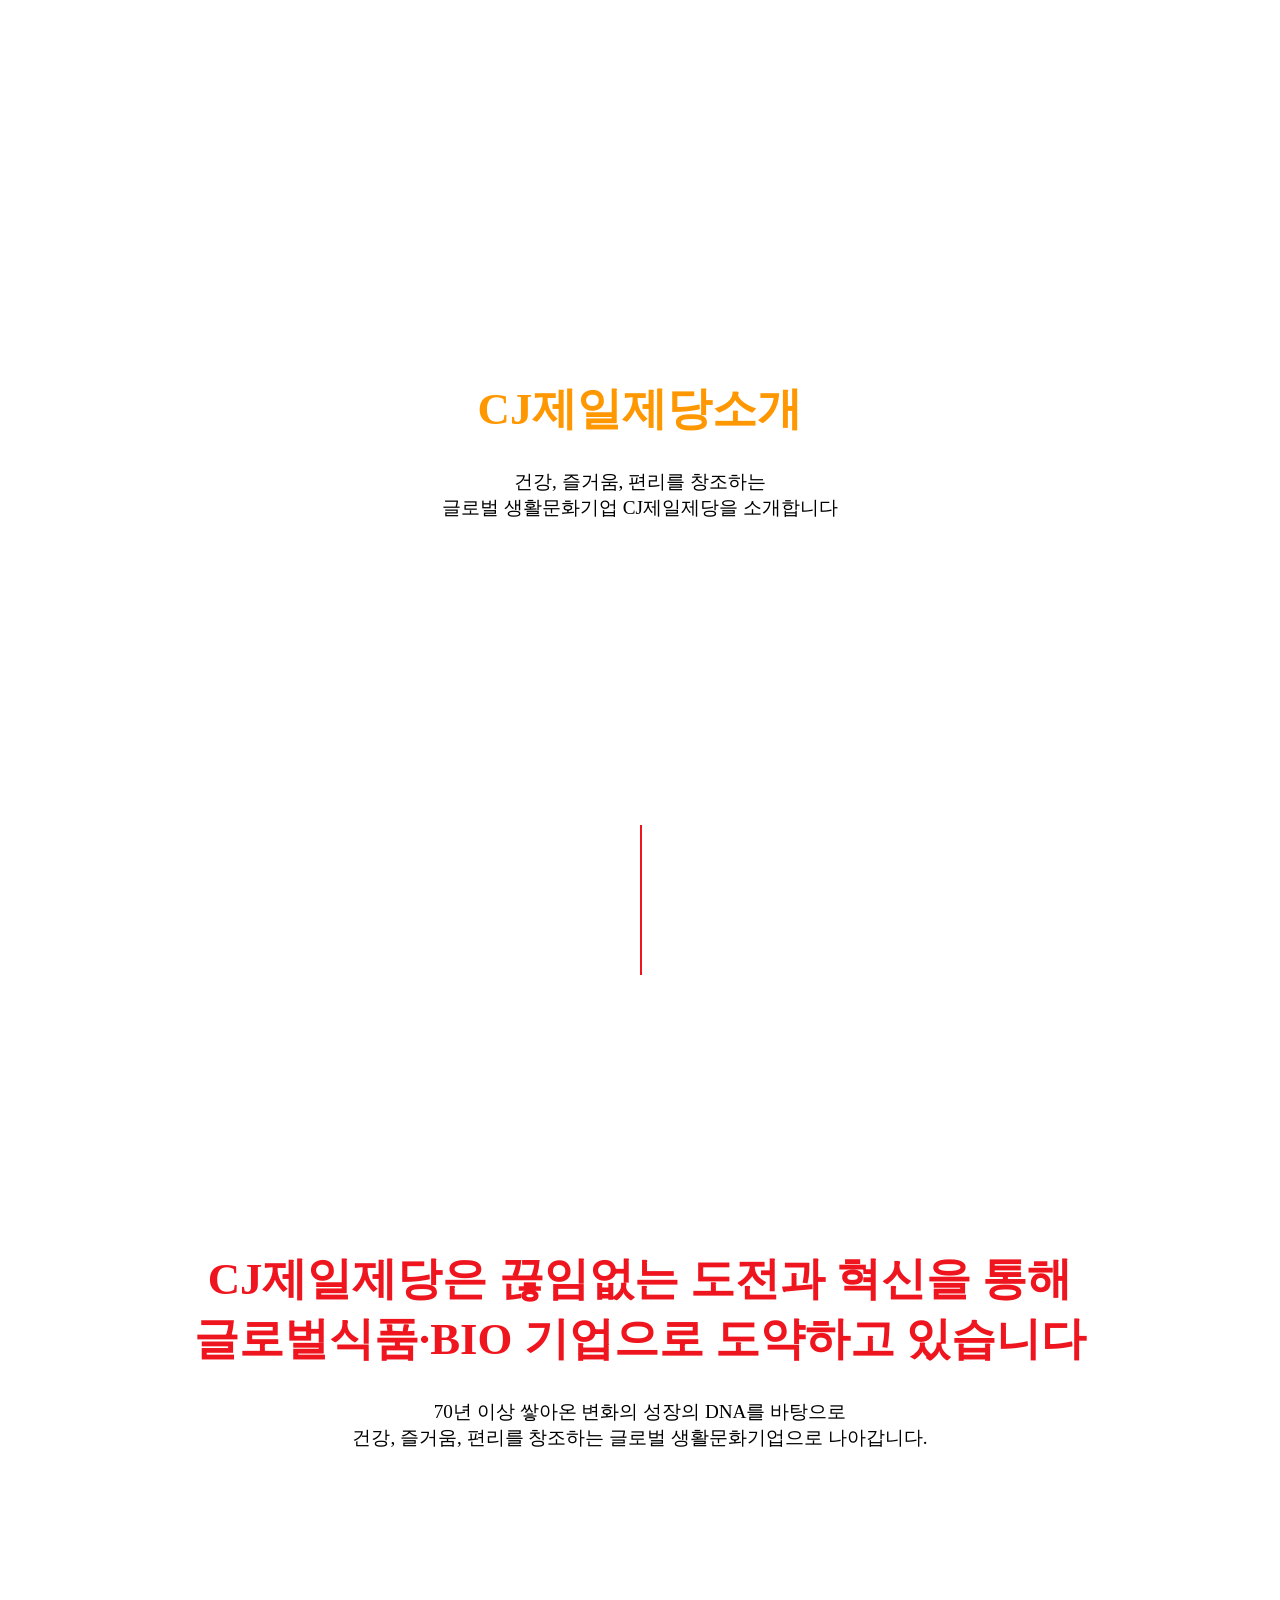
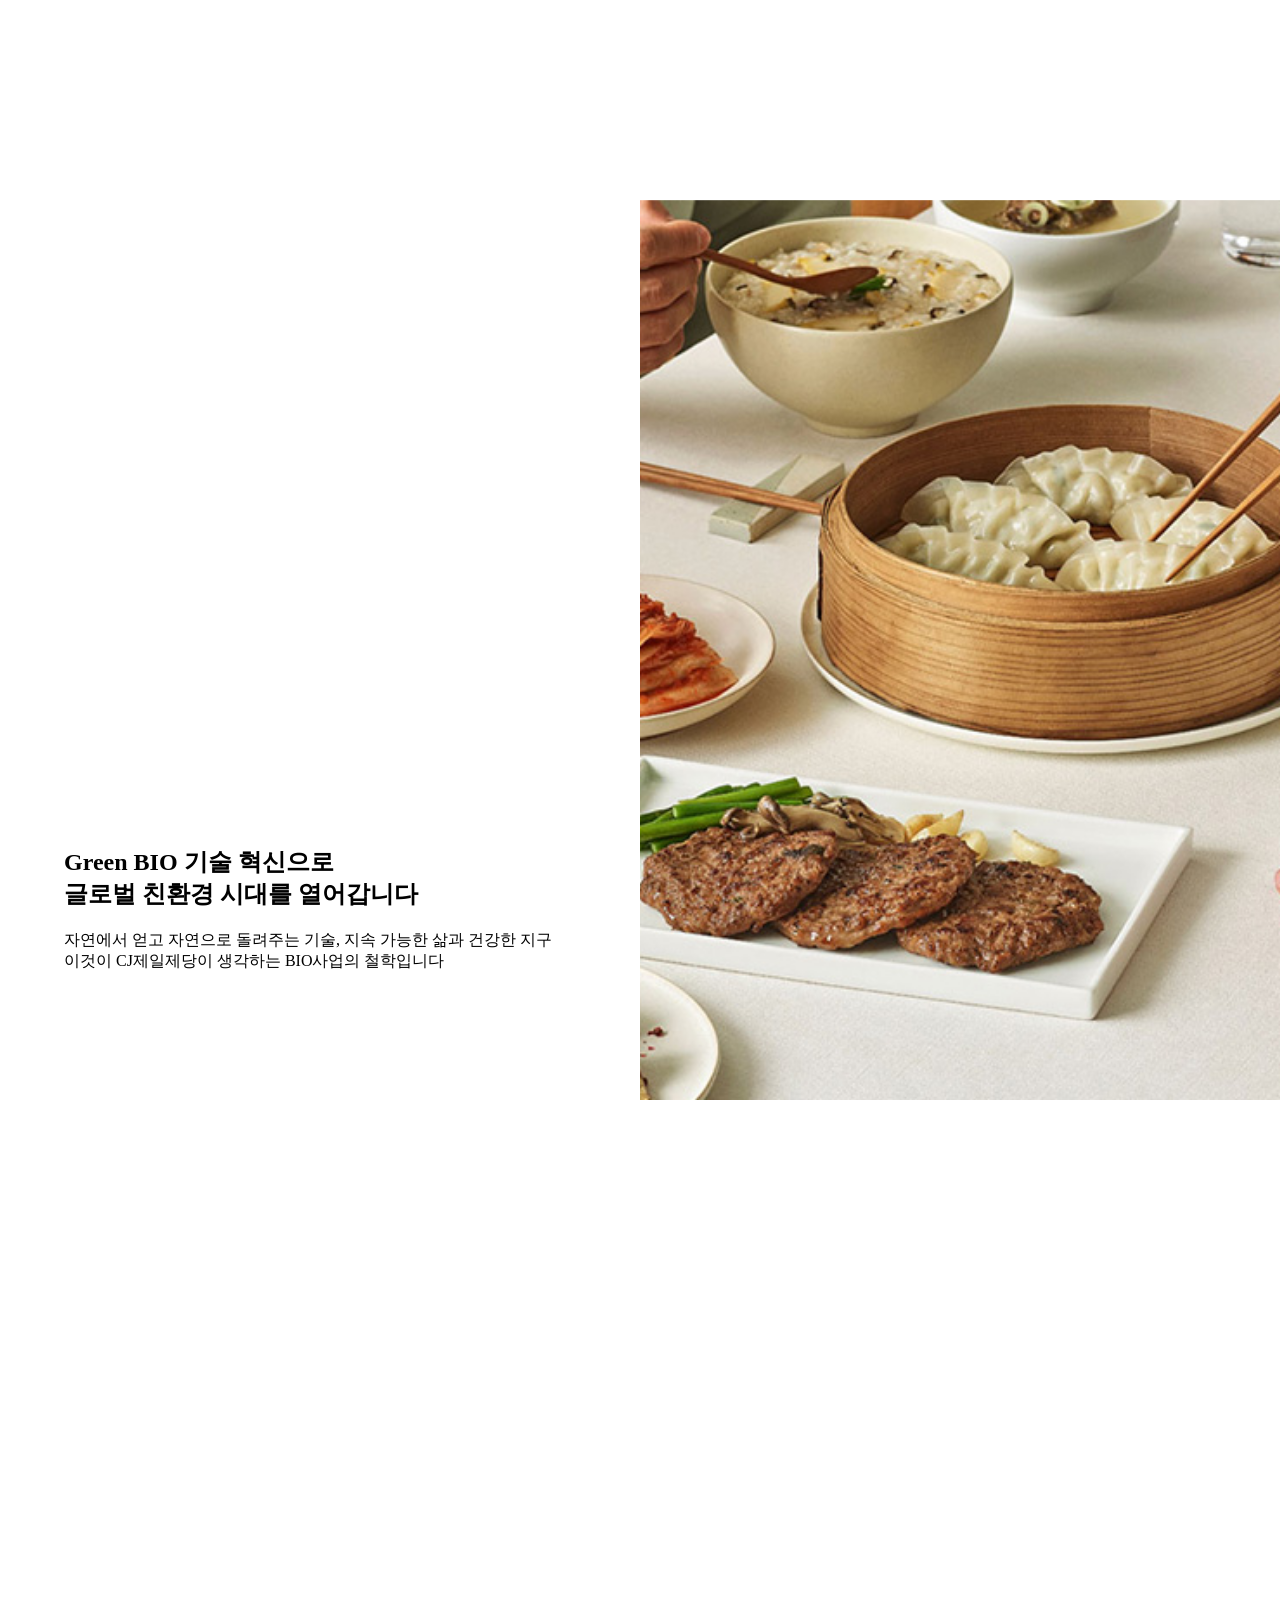
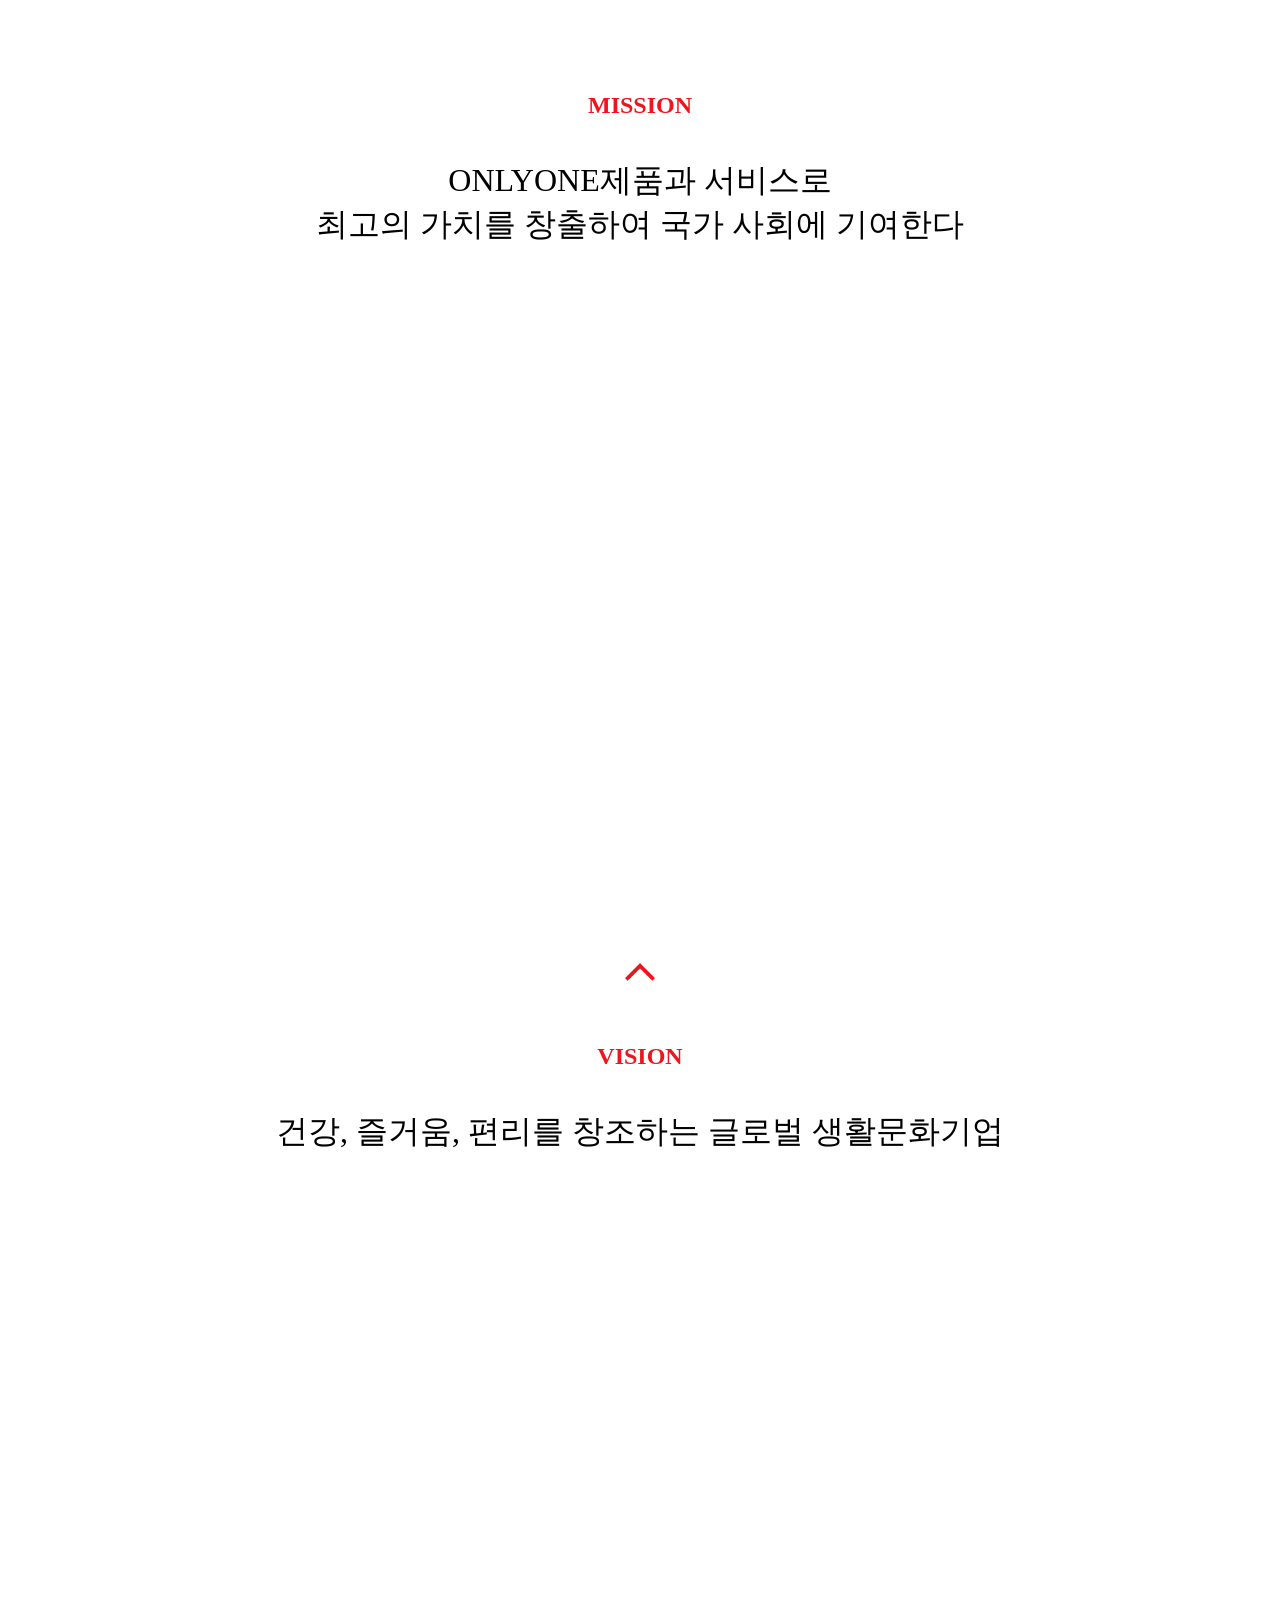
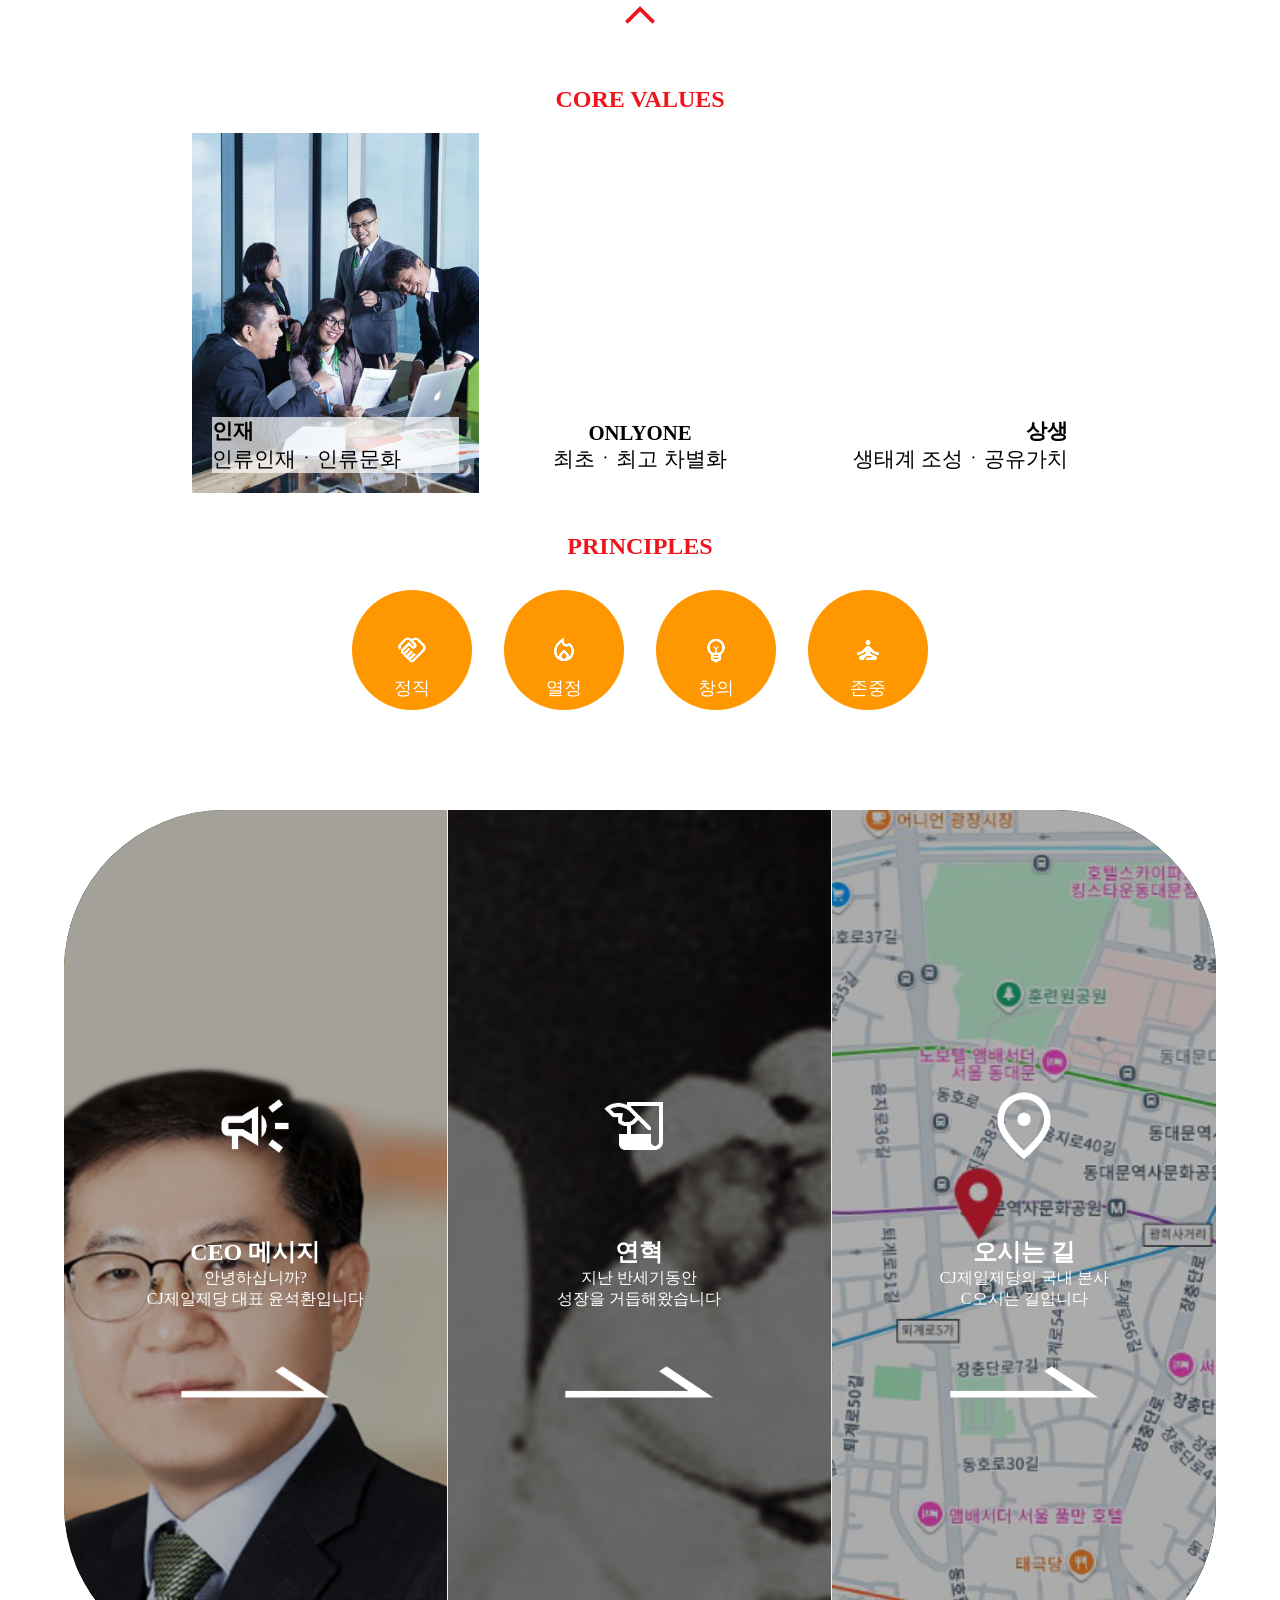
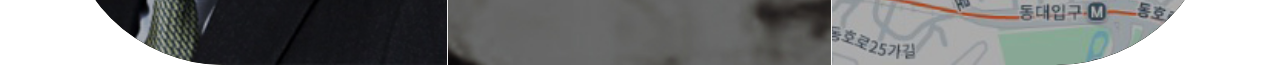
==== commit f00d5344: "사진 추가_1" ====
--- a/about_us.html
+++ b/about_us.html
@@ -102,7 +102,7 @@
                     </div>
                 </li>
                 <li class="in_list2">
-                    <img src="img/ex.jpg" alt="">
+                    <img src="img/about_2.jpg" alt="">
                 </li>
                 <li class="in_list3">
                     <div>
@@ -117,7 +117,7 @@
             </ul>
             <ul class="inner_list list_up">
                 <li class="in_list3">
-                    <img src="img/bibigo_mandoo.png" alt="">
+                    <img src="img/about_3.jpg" alt="">
                 </li>
                 <li class="in_list2">
                     <div>
@@ -132,7 +132,7 @@
                     </div>
                 </li>
                 <li class="in_list1">
-                    <img src="img/csr_overview.jpg" alt="">
+                    <img src="img/about_1.jpg" alt="">
                 </li>
             </ul>
         </div>
@@ -196,7 +196,7 @@
             </li>
             <li class="mvc_list2">
                 <div>
-                    <img src="" alt="up">
+                    <img src="img/up.png" alt="up">
                     <h2 class="red">VISION</h2>
                     <p>건강, 즐거움, 편리를 창조하는<br class="mobile">  글로벌 생활문화기업</p>
                 </div>
@@ -204,23 +204,23 @@
             <li class="mvc_list3">
                 <div>
                     <div>
-                        <img src="" alt="up">
+                        <img src="img/up.png" alt="up">
                         <h2 class="red">CORE VALUES</h2>
                     </div>
                     <ul class="core_values">
-                        <li style="background-color: #006ECD;">
+                        <li>
                             <p>
                                 <span>인재</span><br>
                                 인류인재ㆍ인류문화
                             </p>
                         </li>
-                        <li style="background-color: #EF151E;">
+                        <li>
                             <p>
                                 <span>ONLYONE</span><br>
                                 최초ㆍ최고 차별화
                             </p>
                         </li>
-                        <li style="background-color: #FF9700;">
+                        <li>
                             <p>
                                 <span>상생</span><br>
                                 생태계 조성ㆍ공유가치
@@ -230,16 +230,16 @@
                     <div class="principles">
                         <h2 class="red">PRINCIPLES</h2>
                         <ul class="principles_icon">
-                            <li style="background-image: url(img/ex.jpg);">
+                            <li style="background-image: url(img/about_principles_1.png);">
                                 <p>정직</p>
                             </li>
-                            <li style="background-image: url(img/ex.jpg);">
+                            <li style="background-image: url(img/about_principles_2.png);">
                                 <p>열정</p>
                             </li>
-                            <li style="background-image: url(img/ex.jpg);">
+                            <li style="background-image: url(img/about_principles_3.png);">
                                 <p>창의</p>
                             </li>
-                            <li style="background-image: url(img/ex.jpg);">
+                            <li style="background-image: url(img/about_principles_4.png);">
                                 <p>존중</p>
                             </li>
                         </ul>
@@ -252,7 +252,7 @@
         <div class="about_summary_wrap">
             <a href="#" class="bg_img">
                 <div>
-                    <img src="img/ex.jpg" alt="icon">
+                    <img src="img/about_summary_1.png" alt="icon">
                     <div>
                         <h2>CEO 메시지</h2>
                         <p>
@@ -260,13 +260,13 @@
                             CJ제일제당 대표 윤석환입니다
                         </p>
                     </div>
-                    <img src="" alt="arrow">
+                    <img src="img/long_arrow_w.png" alt="arrow">
                 </div>
                 <div class="empty_box box1"></div>
             </a>
             <a href="#" class="bg_img">
                 <div>
-                    <img src="img/ex.jpg" alt="icon">
+                    <img src="img/about_summary_2.png" alt="icon">
                     <div>
                         <h2>연혁</h2>
                         <p>
@@ -274,13 +274,13 @@
                             성장을 거듭해왔습니다
                         </p>
                     </div>
-                    <img src="" alt="arrow">
+                    <img src="img/long_arrow_w.png" alt="arrow">
                 </div>
                 <div class="empty_box box2"></div>
             </a>
             <a href="#" class="bg_img">
                 <div>
-                    <img src="img/ex.jpg" alt="icon">
+                    <img src="img/about_summary_3.png" alt="icon">
                     <div>
                         <h2>오시는 길</h2>
                         <p>
@@ -288,7 +288,7 @@
                             C오시는 길입니다
                         </p>
                     </div>
-                    <img src="" alt="arrow">
+                    <img src="img/long_arrow_w.png" alt="arrow">
                 </div>
                 <div class="empty_box box3"></div>
             </a>
--- a/css/common.css
+++ b/css/common.css
@@ -1,32 +1,121 @@
-/* * {
-  outline: 1px solid red;
-  /* 좌우 스크롤 생겼을때 부분 확인 할 수 있는 코드
-} */
+.yellow{color: #FF9700;}
+.red{color: #EF151E;}
+.blue{color: #006ECD;}
+.gery{color: grey;}
+
 /* 헤더 */
-#header{position: fixed; width: 100%; height: 80px; left: 0; top: 0; z-index: 999; transition-duration: 0.5s; background-color: aquamarine;}
-#header .header_inner{position: relative; width: 92%; margin: 0 auto; display: flex; height: 80px;}
+#header{position: fixed; width: 100%; height: 100px; left: 0; top: 0; z-index: 999; transition-duration: 0.5s; background-color: #000;}
+#header::after{content: ""; display: block; position: absolute; width: 100%; height: 4px; background-color: #FF9700; top: 0;}
+#header .header_inner{position: relative; width: 92%; margin: 0 auto; display: flex; height: 100px;}
+
 
 /* 헤더로고 */
 #header h1{position: absolute; left: 0; top: 50%; transform: translateY(-50%); transition-duration: 0.5s;}
-#header h1 img{height: 60px;}
+#header h1 img{height: 50px;}
 
 
 /* 헤더 gnb */
 #header .gnb{position: absolute; left: 50%; transform: translateX(-50%);}
-#header .gnb ul{display: flex;}
-#header .gnb ul li{width: 120px; text-align: center; line-height: 80px; height: 80px; font-weight: bold;}
+#header .gnb ul{display: flex; }
+#header .gnb ul li{width: 120px; text-align: center; line-height: 100px; height: 100px; font-weight: bold;}
+#header .gnb ul li:hover a{color: #FF9700; letter-spacing: 0.14em;}
+#header .gnb ul li a{color: #fff; transition-duration: 0.5s;}
 
 /* 헤더 gnb 버튼모음 - 현재 수정이 꽤나 필요할 듯.*/ 
 #header .gnb_btn{position: absolute; right: 0; top: 50%; transform: translateY(-50%); transition-duration: 0.5s;}
 #header .gnb_btn ul{display: flex;}
-#header .gnb_btn ul li{height: 80px; width: 100px; line-height: 80px;}
-#header .gnb_btn button{background: none; border: none; display: flex; flex-direction: column; align-items: center; justify-content: center; transition-duration: 0.5s; height: 50px;}
-#header .gnb_btn span{position: relative; width: 40px; height: 2px; background-color: #fff; display: block;}
+#header .gnb_btn ul li{height: 50px; width: 40px; display: flex; align-items: center; padding: 0 5px;}
+#header .gnb_btn ul li button{background: none; border: none; }
+#header .gnb_btn ul li:last-child button{display: flex; flex-direction: column; align-items: center; justify-content: space-between; transition-duration: 0.5s; height: 25px;}
+#header .gnb_btn span{position: relative; width: 28px; height: 2px; background-color: #fff; display: block;}
 
 /* 서브메뉴 */
+/* 서브메뉴-왼쪽 */
+.sub_menu_wrap{position: fixed; width: 100%; height: 400px; background-color: #fff; z-index: 998;  top: 80px; overflow: hidden; display: none;}
+.sub_menu_wrap .sub_menu_inner .sub_menu_left{display: flex; width: 50%;}
+.sub_menu_wrap .sub_menu_inner .sub_menu_left>div{padding: 20px; box-sizing: border-box;}
+.sub_menu_wrap .sub_menu_inner .sub_menu_left>div:first-child{width: 40%; background-image: url('/img/logo.png'); background-position: right; background-repeat: no-repeat; box-sizing: border-box; border-right: 1px solid grey;}
+.sub_menu_wrap .sub_menu_inner .sub_menu_left>div:last-child{width: 60%;}
+.sub_menu_wrap .sub_menu_inner>li{display: none;}
+.sub_menu_wrap .sub_menu_inner .sub_menu_left>div>p:first-child{font-size: 30px; font-weight: bold; margin-bottom: 10px;}
 
-/* 컬러 */
-.yellow{color: #FF9700;}
-.red{color: #EF151E;}
-.blue{color: #006ECD;}
-.gery{color: grey;}
+.sub_menu_list_wrap{display: flex;}
+.sub_menu_list_wrap>ul{width: 50%;}
+
+.sub_menu_list_wrap .sub_menu_list li{position: relative; font-size: 20px; height: 30px; line-height: 30px;  margin-bottom: 10px; transition-duration: 0.5s;}
+
+/* 3뎁스 */
+.sub_menu_list_wrap .sub_menu_list li.sub_more::after{content: ""; display: block; position: absolute; width: 10px; height: 2px; background-color: black; right: 8px; top: 50%; transform: translateY(-50%); transition-duration: 0.5s;}
+.sub_menu_list_wrap .sub_menu_list li.sub_more::before{content: ""; display: block; position: absolute; width: 2px; height: 10px; background-color: black; right: 12px; top: 50%; transform: translateY(-50%); transition-duration: 0.5s;}
+.sub_menu_list_wrap .sub_menu_list li.sub_more:hover::after{transform: rotate(45deg);}
+.sub_menu_list_wrap .sub_menu_list li.sub_more:hover::before{transform: rotate(-135deg);}
+
+
+.sub_menu_list_wrap .sub_menu_detail>li{display: none;}
+.sub_menu_list_wrap .sub_menu_detail li ul li{position: relative; font-size: 16px; height: 30px; line-height: 30px;  margin-bottom: 10px; transition-duration: 0.5s; padding-left: 20px; box-sizing: border-box;}
+.sub_menu_list_wrap .sub_menu_detail li ul li:hover a{color: #FF9700; font-weight: bold;}
+
+/* 서브메뉴-오른쪽 */
+.sub_menu_wrap .sub_menu_inner .sub_menu_right{display: flex; width: 50%; height: 400px; padding: 20px; box-sizing: border-box; }
+.sub_menu_wrap .sub_menu_inner .sub_menu_right ul{display: flex; justify-content: space-between; width: 100%;}
+.sub_menu_wrap .sub_menu_inner .sub_menu_right li{width: 24%;}
+.sub_menu_wrap .sub_menu_inner .sub_menu_right li img{height: 140px; width: 100%; margin-bottom: 10px;}
+.sub_menu_wrap .sub_menu_inner .sub_menu_right li p:nth-child(2){font-weight: bold; font-size: 16px; margin-bottom: 8px;}
+
+/* mgnb버튼 */
+.mgnb{position: fixed; right: 0; top: 0; width: 50%; height: 100%; background-color: #fff; z-index: 999; display: none;}
+.mgnb::after{content: ""; display: block; position: absolute; width: 100%; height: 4px; background-color: #FF9700; top: 0;}
+.mgnb .mgnb_wrap{position: absolute; left: 0; top: 0; height: 100vh; width: 100%;}
+
+.mgnb .mgnb_wrap .m_top{height: 100px; background-color: beige; display: flex; justify-content: space-between; align-items: center;}
+.mgnb_close{position: relative;  width: 100px; height: 100px; background: none; border: none;}
+
+/* mgnb close 버튼 */
+.mgnb_close span{position: absolute; width: 40px; height: 4px; display: block; background-color: #06793e; top: 50%; right: 0; transform: translateY(-50%) rotate(0); transition-duration: 0.5s;}
+.mgnb_close span:last-child{transform: translate(-50%, -50%) rotate(0);}
+
+/* mgnb 내용*/
+.mgnb .mgnb_wrap .m_menu_wrap{display: flex; width: 100%;}
+.mgnb .mgnb_wrap .m_menu_wrap .m_menu{width: 40%;}
+.mgnb .mgnb_wrap .m_menu_wrap .m_menu li{padding: 20px; border-bottom: 1px solid gray; box-sizing: border-box; transition-duration: 0.5s;}
+.mgnb .mgnb_wrap .m_menu_wrap .m_menu li.mgnb_select{background-color: #FF9700;}
+.mgnb .mgnb_wrap .m_menu_wrap .m_menu li a{font-size: 1.2em; color: grey; transition-duration: 0.5s;}
+.mgnb .mgnb_wrap .m_menu_wrap .m_menu li.mgnb_select a{color: #fff; font-weight: bold; letter-spacing: 0.14em;}
+.mgnb .mgnb_wrap .m_menu_wrap .m_list {width: 60%; background-color: bisque;}
+
+
+/* 푸터 */
+#footer{position: relative; background-color: #313131; width: 100%; height: 500px; display: flex; flex-direction: column; align-items: center; justify-content: center;}
+#footer p, #footer a{color: #ccc; font-size: 0.9em; line-height: 1.6em;}
+#footer .footer_wrap{position: relative; width: 92%; display: flex; justify-content: space-between; height: 360px;}
+
+#footer .footer_center{display: flex; flex-direction: column; justify-content: space-between;}
+#footer .footer_center .fnb ul{display: flex; }
+#footer .footer_center .fnb ul:first-child a{font-size: 1.1em; font-weight: bold;}
+#footer .footer_center .fnb li{margin-right: 24px; padding: 4px; box-sizing: border-box;}
+#footer .footer_center .fnb li:last-child{margin-right: 0;}
+#footer .footer_center>div p{margin-bottom: 4px;}
+#footer .footer_center>div p span{position: relative;}
+#footer .footer_center>div p span:first-child{margin-right: 10px;}
+#footer .footer_center>div p span:first-child::after{content: ""; display: block; position: absolute; background-color: #fff; right: -8px; width: 1px; height: 12px; top: 6px}
+
+#footer .footer_right{display: flex; flex-direction: column; justify-content: space-between; align-items: end;}
+#footer .footer_right>ul{display: flex;}
+#footer .footer_right>ul li{margin-right: 10px;}
+#footer .footer_right>ul li:last-child{margin-right: 0;}
+
+/* 푸터 - 패밀리사이트 */
+#footer .footer_right>div:first-of-type{position: relative;}
+#footer .footer_right>div:first-of-type button{position: relative; background-color: #ccc; width: 150px; height: 40px; border-radius: 75px; border: 1px soild #ccc; box-sizing: border-box; display: flex; justify-content: space-between; align-items: center; padding: 0 20px; line-height: 40px;}
+#footer .footer_right>div:first-of-type button p{color: #313131; font-size: 1em;}
+#footer .footer_right>div:first-of-type button div{ position: relative; width: 20px; height: 20px;}
+#footer .footer_right>div:first-of-type button span{background-color: #313131; width: 16px; height: 1px; display: block; position: absolute; top: 50%; left: 50%; transform: translate(-50%, -50%); }
+#footer .footer_right>div:first-of-type button span:last-child{transform: rotate(90deg);width: 14px; left: 15%;}
+
+#footer .footer_right>div:first-of-type .site_list{position: absolute; width: 600px; background-color: #ccc; right: 0px; bottom: 50px; border-radius: 1em; border: 2px solid #313131; font-size: 0.8em; padding: 10px; display: none;}
+#footer .footer_right>div:first-of-type .site_list p{color: #313131; font-weight: bold; margin-bottom: 4px;}
+#footer .footer_right>div:first-of-type .site_list a{color: #313131;}
+#footer .footer_right>div:first-of-type .site_list>ul{display: flex; justify-content: space-between;}
+
+#footer .footer_right>div:last-child p:first-child{text-align: end;}
+#footer .footer_right>div:last-child p:nth-child(2){font-size: 3em; font-weight: bold;}
--- a/css/sub.css
+++ b/css/sub.css
@@ -29,36 +29,42 @@
 #mvc>ul>li{height:33.3%;}
 #mvc>ul>li>div{display: flex; flex-direction: column; justify-content: center; height: 100%;}
 #mvc>ul>li>div img{width: 60px; height: 60px; margin: 0 auto;}
-#mvc>ul>li>div h2{margin-top: 3%; font-size: 1.5em;}
-#mvc>ul>li>div p{margin-top: 3%; font-size: 2em;}
-#mvc>ul>li:nth-child(3)>div img{width: 60px; height: 60px; margin: 0 auto; margin-top: 10%; margin-bottom: -5%;}
+#mvc>ul>li>div h2{margin-top: 40px; font-size: 1.5em;}
+#mvc>ul>li>div p{margin-top: 40px; font-size: 2em;}
+#mvc>ul>li:nth-child(3)>div img{width: 60px; height: 60px; margin: 0 auto; margin-top: 40px;}
 #mvc>ul>li:nth-child(3)>div h2{margin-bottom: 20px; font-size: 1.5em;}
 #mvc>ul>li:nth-child(3)>div p{font-size: 2em;}
-#mvc>ul>li>div .core_values{position: relative; display: flex; justify-content: space-between; width: 70%; margin: 0 auto; min-height: 300px;}
+#mvc>ul>li>div .core_values{position: relative; display: flex; justify-content: space-between; width: 70%; margin: 0 auto;}
 #mvc>ul>li>div .core_values>li{width: 32%; height: 40vh; min-height: 250px; background-position: center; background-repeat: cover; display: flex; flex-direction: column; justify-content: end;}
-#mvc>ul>li>div .core_values>li p{margin-bottom: 20px; margin-left: 20px; margin-right: 20px;}
+#mvc>ul>li>div .core_values>li p{margin-bottom: 20px; margin-left: 20px; margin-right: 20px; background-color: rgba(255,255,255,0.7);}
+#mvc>ul>li>div .core_values>li:nth-child(1){background-image: url(/img/about_core_1.jpg); background-repeat: no-repeat; background-position: center; background-size: cover;}
+#mvc>ul>li>div .core_values>li:nth-child(2){background-image: url(/img/about_core_2.jpg); background-repeat: no-repeat; background-position: center; background-size: cover;}
+#mvc>ul>li>div .core_values>li:nth-child(3){background-image: url(/img/about_core_3.jpg); background-repeat: no-repeat; background-position: center; background-size: cover;}
 #mvc>ul>li>div .core_values>li:first-child p{text-align: left;}
 #mvc>ul>li>div .core_values>li:nth-child(2) p{text-align: center;}
 #mvc>ul>li>div .core_values>li:last-child p{text-align: right;}
 #mvc>ul>li>div .core_values>li p{font-size: 1.3em;}
 #mvc>ul>li>div .core_values>li p span{font-weight: 700;}
-#mvc>ul>li>div .principles{position: relative; margin: 10% 0;}
+#mvc>ul>li>div .principles{position: relative; margin-bottom: 40px;}
 #mvc>ul>li>div .principles>ul{width: 50%; margin: 0 auto; display: flex; justify-content: space-evenly; margin-top: 30px;}
-#mvc>ul>li>div .principles>ul li{width: 120px; height: 120px; border-radius: 100px; display: flex; flex-direction: column; justify-content: end;}
-#mvc>ul>li>div .principles>ul li p{font-size: 1.2em; margin-bottom: 10px;}
+#mvc>ul>li>div .principles>ul li{width: 120px; height: 120px; border-radius: 100px; display: flex; flex-direction: column; justify-content: end; background-color: #FF9700; background-repeat: no-repeat; background-position: center}
+#mvc>ul>li>div .principles>ul li p{font-size: 1.1em; margin-bottom: 10px; color: #fff; }
+
+
 /* about_summary */
 #aboutSummary{position: relative; width: 100%; height: 95vh;}
-#aboutSummary .about_summary_wrap{position: relative; width: 90%; height: 100%; max-height: 900px; margin: 10px auto; display: flex; justify-content: space-between; border-radius: 10rem; background-position: center; background-size: cover;background-image: url('/img/csr_overview.jpg');}
-#aboutSummary .about_summary_wrap a{display: flex; flex-direction: column; justify-content: center; width: 33.3%; border-right: 1px solid #efefef;box-sizing: border-box; overflow: hidden;}
+#aboutSummary .about_summary_wrap{position: relative; width: 90%; height: 100%; max-height: 900px; margin: 10px auto; display: flex; justify-content: space-between; border-radius: 10rem; background-position: center; background-size: cover;background-image: url('/img/csr_overview.jpg');  overflow: hidden;}
+#aboutSummary .about_summary_wrap a{display: flex; flex-direction: column; justify-content: center; width: 33.3%; border-right: 1px solid #efefef;box-sizing: border-box; overflow: hidden; color: #fff;}
 #aboutSummary .empty_box{height: 98.5vh; width: 33.33%; -webkit-backdrop-filter: blur(0px); backdrop-filter: blur(0px); position: absolute; transition-duration: 0.5s;}
 #aboutSummary .empty_box.box1{border-top-left-radius: 10rem; border-bottom-left-radius: 10rem;}
 #aboutSummary .empty_box.box3{border-top-right-radius: 10rem; border-bottom-right-radius: 10rem; }
-#aboutSummary .about_summary_wrap a:first-child{border-top-left-radius: 10rem; border-bottom-left-radius: 10rem; background-image: url('/img/overview2_1.jpg'); background-position: center; background-size: cover;}
-#aboutSummary .about_summary_wrap a:nth-child(2){background-image: url("/img/overview2_2.jpg"); background-position: center; background-size: cover;}
-#aboutSummary .about_summary_wrap a:last-child{border: none; border-top-right-radius: 10rem; border-bottom-right-radius: 10rem; background-image: url('/img/overview2_3.jpg'); background-position: center; background-size: cover;}
+#aboutSummary .about_summary_wrap a:first-child{border-top-left-radius: 10rem; border-bottom-left-radius: 10rem; background-image: url('/img/about_b_1.jpg'); background-position: center; background-size: cover;}
+#aboutSummary .about_summary_wrap a:nth-child(2){background-image: url("/img/about_b_2.jpg"); background-position: center; background-size: cover;}
+#aboutSummary .about_summary_wrap a:last-child{border: none; border-top-right-radius: 10rem; border-bottom-right-radius: 10rem; background-image: url('/img/about_b_3.jpg'); background-position: center; background-size: cover;}
 #aboutSummary .about_summary_wrap a:hover .empty_box{-webkit-backdrop-filter: blur(5px); backdrop-filter: blur(5px);}
+#aboutSummary .about_summary_wrap a:hover img:first-child{background-color: #FF9700;}
 #aboutSummary .about_summary_wrap a>div{display: flex; flex-direction: column; text-align: center;}
-#aboutSummary .about_summary_wrap a>div img:first-child{height: 150px; width: 150px; margin: 0 auto; border-radius: 50%;}
+#aboutSummary .about_summary_wrap a>div img:first-child{height: 120px; width: 120px; margin: 0 auto; border-radius: 50%; padding: 20px; box-sizing: border-box; transition-duration: 0.5s;}
 #aboutSummary .about_summary_wrap a>div img{height: 50px; width: 150px; margin: 0 auto; z-index: 1;}
 #aboutSummary .about_summary_wrap a>div div{margin: 50px auto; z-index: 1;}
 
@@ -67,21 +73,20 @@
 #brandBanner{position: relative; width: 100%; overflow: hidden;}
 #brandBanner ul{position: relative; height: 300vh; display: flex; flex-direction: column; }
 #brandBanner ul li{position:relative; height: 100vh; display: flex; justify-content: center; flex-direction: column;}
-#brandBanner ul li .brand_banner{height: 100%; background-image: url('/img/csr_overview.jpg'); background-size: cover; background-position: center;}
-#brandBanner ul li .brand_banner img{width: 174px; position: absolute; top: 50%; left: calc(50% - 87px);}
-#brandBanner ul li .brand_banner:hover{width: 60%; margin: 11% auto; height: 60%; border-radius: 25rem; transition-duration: 0.5s;}
+#brandBanner ul li .brand_banner{height: 100%; width: 100%; margin: 0 auto; background-image: url('/img/csr_overview.jpg'); background-size: cover; background-position: center; transition-duration: 1.5s;}
+#brandBanner ul li .brand_banner img{width: 174px; position: absolute; top: 47%; left: calc(50% - 87px); opacity: 0; transition-duration: 1s;}
 #brandBanner ul li p{width: 50%; margin: 0 auto; text-align: center; font-size: 3em; font-weight: 500;}
-#brandBanner ul li span{font-size: 1.5em;}
+#brandBanner ul li span{font-size: 1.5em; transition-duration: 0.5s;}
 /* brand */
 #brand{position: relative; width: 100%;}
-#brand h2{font-size: 2em; text-align: center;}
+#brand h2{font-size: 2em; text-align: center; margin-top: 40px;}
 #brand div ul{display: flex; justify-content: space-between;}
 #brand div:nth-child(2) ul{width: 300px; margin: 0 auto;}
 #brand div:nth-child(2) ul li{width: 30%; height: 30px; margin: 20px auto;}
 #brand div:nth-child(2) ul li a{width: 100%; text-align: center; border: 1px solid #212121; border-radius: 25px; box-sizing: border-box; line-height: 30px;}
 #brand div:nth-child(2) ul li a:hover{color: #efefef; background-color: #212121; transition-duration: 0.5s;}
-#brand div:last-child ul{width: 70%; margin: 0 auto; display: flex; justify-content: space-between; flex-wrap: wrap; margin-top: 20px;}
-#brand div:last-child ul li{width: 32%; margin-bottom: 1.3%;}
+#brand div:last-child ul{width: 70%; margin: 0 auto; display: flex; justify-content: start; flex-wrap: wrap; margin-top: 20px;}
+#brand div:last-child ul li{width: 32%; margin-bottom: 1.3%; margin-left: 1%; opacity: 0; transition-duration: 0.5s;}
 #brand div:last-child ul li div{width: 100%; overflow: hidden; border-radius: 25px;}
 #brand div:last-child ul li div img{width: 100%;}
 #brand div:last-child ul li div a img{position: relative; width: 70%; padding: 40% 40px; margin-top: -100%;}
@@ -90,18 +95,28 @@
 /* INVESTORS */
 /* investors */
 #investors{position: relative;}
-#investors .investors_bg{position: relative; width: 100%; height: calc(100vh + 80px); background-image: url('/img/investors_overview.jpg'); background-size: cover; background-position: right; background-repeat: no-repeat; align-items: stretch; background-attachment: fixed;}
-#investors .investors_bg h2{width: 100%; height: 100%; text-align: center; display: flex; flex-direction: column; justify-content: center; color: #ededed; text-shadow: 1px 1px 1px #212121; font-size: 4em;}
-/* investors_item */
-#investors_item{position: relative; width: 85%; margin: 0 auto; margin-top: -80px; padding: 30px 0; background-image: url('/img/stock_information.png'); background-position: right; background-size:contain; background-repeat: no-repeat; background-color: #ededed; }
-#investors_item .investors_info{position: relative; width: 92%; margin: 0 auto; display: flex; flex-direction: column;display: flex; flex-direction: column; flex-wrap: wrap;}
-#investors_item .investors_info h4{font-size: 1.6em; line-height: 40px;}
-#investors_item .investors_info>div{width: 92%; display: flex; justify-content: space-between; height: 50%; line-height: 100%; text-align:justify; margin: 30px 0;}
-#investors_item .investors_info>div>p{ font-size: 1.6em; line-height: 20px;}
-#investors_item .investors_info>div>p:nth-child(2){font-size: 4em;}
-#investors_item .investors_info>div>div{display: flex; justify-content: space-evenly; flex-direction: column;}
-#investors_item .investors_info>div>div>div{display: flex; margin: 10px 0;}
-#investors_item .investors_info>div>div>div img{width: 20px; height: 20px;}
+#investors .investors_bg{position: relative; width: 100%; height: calc(100vh + 80px); background-image: url('/img/investors_overview.jpg'); background-size: cover; background-position: right top; background-repeat: no-repeat; align-items: stretch; background-attachment: fixed;}
+#investors .investors_bg h2{position: relative; width: 100%; height: 100%; text-align: center; display: flex; flex-direction: column; justify-content: center; font-size: 4em; color:#212121;}
+/* 그라데이션 채워지는 텍스트 */
+#investors .investors_bg h2::before{ content: attr(data-text); position: absolute; left:0; top:calc(50% - 48px); width:100%; height:100%; background: linear-gradient(to right, #ededed 50%, #212121 50%); background-size:200% 100%; background-position:right; -webkit-background-clip:text; color:transparent; animation:textFill 3s forwards;}
+#investors .investors_bg h2.active{
+  animation:textFill 3s forwards;
+}
+@keyframes textFill{
+  to{
+    background-position:left;
+  }
+}
+/* investorsItem */
+#investorsItem{position: relative; width: 85%; margin: 0 auto; margin-top: -80px; padding: 30px 0; background-image: url('/img/stock_information.png'); background-position: right top; background-size:contain; background-repeat: no-repeat; background-color: #ededed; }
+#investorsItem .investors_info{position: relative; width: 92%; margin: 0 auto; display: flex; flex-direction: column;display: flex; flex-direction: column; flex-wrap: wrap;}
+#investorsItem .investors_info h4{font-size: 1.6em; line-height: 40px;}
+#investorsItem .investors_info>div{width: 92%; display: flex; justify-content: space-between; height: 50%; line-height: 100%; text-align:justify; margin: 30px 0;}
+#investorsItem .investors_info>div>p{ font-size: 1.6em; line-height: 20px;}
+#investorsItem .investors_info>div>p:nth-child(2){font-size: 4em;}
+#investorsItem .investors_info>div>div{display: flex; justify-content: space-evenly; flex-direction: column;}
+#investorsItem .investors_info>div>div>div{display: flex; margin: 10px 0;}
+#investorsItem .investors_info>div>div>div img{width: 20px; height: 20px;}
 /* presentation */
 #presentation{position: relative; width: 85%; margin: 40px auto; border: 1px solid #dedede; box-sizing: border-box; display: flex; justify-content: space-between;}
 #presentation .presentation_ext{position: relative; margin: 30px 4%; display: flex; flex-direction: column; justify-content: space-between;}
@@ -128,23 +143,22 @@
 #highlight .highlight_content>div div h5 span{font-size: 0.8em; font-weight: 400;}
 #highlight .highlight_content>div div p{font-size: 1.1em; font-weight: 500;}
 #highlight .highlight_content>div div p span{font-size: 3.2em; font-weight: 400;}
-/* investors_list */
-#investors_list{position: relative; width: 85%; margin: 0 auto;}
-#investors_list h4{font-size: 1.4em; margin: 0 10%; margin-top: 40px;}
-
-#investors_list>div{margin: 40px 0; display: flex; justify-content: space-between;}
-#investors_list>div>.schedule{border: 1px solid #dedede; box-sizing: border-box; width: 32%;}
-/* #investors_list>div>div{width: 48.7%;} */
-#investors_list>div>.info_list{display: flex; justify-content: space-between; width: 65%; flex-wrap: wrap;}
-#investors_list>div>.info_list>div{border: 1px solid #dedede; box-sizing: border-box; width: 48%;}
-#investors_list>div>.info_list>.info_3{margin-top: 4%;}
-#investors_list ul{font-size: 1.3em; margin: 20px 10%;}
-#investors_list ul li{margin-bottom: 15px;}
-#investors_list ul li h5{font-weight: 400;}
-#investors_list ul li p{font-size: 0.8em; font-weight: 100;}
-#investors_list ul li a{display: flex; line-height: 20px;}
-#investors_list ul li a img{width: 20px; height: 20px;}
-#investors_list .schedule ul li{margin-bottom: 40px; margin-left: 40px;}
+/* investorsList */
+#investorsList{position: relative; width: 85%; margin: 0 auto;}
+#investorsList h4{font-size: 1.4em; margin: 0 10%; margin-top: 40px;}
+#investorsList>div{margin: 40px 0; display: flex; justify-content: space-between;}
+#investorsList>div>.schedule{border: 1px solid #dedede; box-sizing: border-box; width: 32%;}
+/* #investorsList>div>div{width: 48.7%;} */
+#investorsList>div>.info_list{display: flex; justify-content: space-between; width: 65%; flex-wrap: wrap;}
+#investorsList>div>.info_list>div{border: 1px solid #dedede; box-sizing: border-box; width: 48%;}
+#investorsList>div>.info_list>.info_3{margin-top: 4%;}
+#investorsList ul{font-size: 1.3em; margin: 20px 10%;}
+#investorsList ul li{margin-bottom: 15px;}
+#investorsList ul li h5{font-weight: 400;}
+#investorsList ul li p{font-size: 0.8em; font-weight: 100;}
+#investorsList ul li a{display: flex; line-height: 20px;}
+#investorsList ul li a img{width: 20px; height: 20px;}
+#investorsList .schedule ul li{margin-bottom: 40px; margin-left: 40px;}
 .line::after{content: ""; position: absolute; height: 74%; width: 1px; background-color: #dedede; left: 40px;}
 .line_o::after{content: ""; position: absolute; height: 21%; width: 1px; background-color: #EF151E; left: 40px;}
 .circle::after{content: ""; position: absolute; height: 16px; width: 16px; background-color: #dedede; left: 32px; border-radius: 25px;}
@@ -155,67 +169,81 @@
 
 /* SUSTAINABILITY */
 /* sustainabilityBanner */
-#sustainabilityBanner{position: relative; height: 100vh; background-image: url('/img/csr_overview.jpg'); background-position: center; background-repeat: no-repeat; background-size: cover;}
+#sustainabilityBanner{position: relative; height: 100vh; background-position: center; background-repeat: no-repeat; background-size: cover; overflow: hidden; z-index: 1;}
+.white_reveal{position: absolute; top:0; left:0; width:100%; height:100%; background-image: url('/img/csr_overview.jpg'); background-position: center; background-repeat: no-repeat; background-size: cover; clip-path: circle(0% at 50% 50%);/* clip-path는 요소의 보이는 영역을 자르는 속성
+    circle(크기 at x y)
+    0% = 원 크기가 0 (아무것도 안보임)
+    50% 50% = 화면 정가운데
+    즉, 처음에는 가운데 점만 존재 → 배경이 안보임
+    */
+    transition: clip-path 1.6s ease;/* clip-path 값이 바뀌면 1.6초 동안 부드럽게 애니메이션 실행*/}
+.white_reveal.active{clip-path: circle(150% at 50% 50%);/* 원 크기를 150%로 확대=>화면보다 큰 원이 되면서 배경이미지가 전체 화면을 덮게 됨 */}
 #sustainabilityBanner .sustainability_banner{position: relative; display: flex; flex-direction: column; justify-content: center; height: 100%; text-align: center; color: #ededed;}
 #sustainabilityBanner .sustainability_banner h2{font-size: 4em; font-weight: 500; text-shadow: 1px 1px 1px #212121; margin-bottom: 30px;}
 #sustainabilityBanner .sustainability_banner p{font-size: 1.2em; font-weight: 100; text-shadow: 1px 1px 1px #212121;}
-.h_line::after{content: ""; position: absolute; width: 2px; height: 100px; background-color: #EF151E; left: 50%; top: 95vh; z-index: 1;}
-/* .h_line:hover::after{height: 10px; transition-duration: 0.5s; animation-direction: reverse;} */
 /* sustainability_logo */
-#sustainabilityLogo{position: relative; height: 100vh;}
+#sustainabilityLogo{position: relative; height: 100vh; z-index: 1; background-color: #ffffff;}
 #sustainabilityLogo div{position: relative; height: 100%; display: flex; justify-content: center; flex-direction: column;}
-#sustainabilityLogo div img{width: 400px; margin: 0 auto;}
-#sustainabilityLogo div p{text-align: center; font-size: 1.8em; font-weight: 400; line-height: 50px; margin-top: 40px;}
+#sustainabilityLogo div img{width: 400px; margin: 0 auto; margin-top: 500px; opacity: 0; transition-duration: 1s;}
+#sustainabilityLogo div p{text-align: center; font-size: 1.8em; font-weight: 400; line-height: 50px; margin-top: 40px; opacity: 0;}
 /* sustainability_text */
-#sustainabilityText{position: relative; height: 100vh; display: flex; flex-direction: column; justify-content: center;}
-#sustainabilityText div{position: relative; height: 30%; width: 100%; background-color: #ededed; font-size: 1.8em; display: flex; flex-direction: column; justify-content: center; text-align: center;}
-/* sustainability_list */
-#sustainabilityList{position: relative; height: 100vh; background-color: #ededed; overflow: hidden;}
-#sustainabilityList div{position: relative; height: 100%; text-align: center; display: flex; flex-direction: column; justify-content: center; font-size: 4em;}
-#sustainabilityList .sustainability_list{position: absolute; top: 25%; display: flex; justify-content: space-between; width: 1410px; margin-left: 10%;}
-#sustainabilityList .sustainability_list>li{width: 450px; height: 480px; display: flex; flex-direction: column; border-radius: 5rem; overflow: hidden;}
-#sustainabilityList .sustainability_list>li:hover>p{margin-top: 20px; transition-duration: 0s;}
-#sustainabilityList .sustainability_list>li:first-child:hover{transition-duration: 0.5s; background-image: linear-gradient(rgba(0, 0, 0, 0.527), rgba(0, 0, 0, 0.5)), url("../img/overview2_1.jpg");}
-#sustainabilityList .sustainability_list>li:nth-child(2):hover{transition-duration: 0.5s; background-image: linear-gradient(rgba(0, 0, 0, 0.527), rgba(0, 0, 0, 0.5)), url("../img/overview2_2.jpg");}
-#sustainabilityList .sustainability_list>li:last-child:hover{transition-duration: 0.5s; background-image: linear-gradient(rgba(0, 0, 0, 0.527), rgba(0, 0, 0, 0.5)), url("../img/overview2_3.jpg");}
-#sustainabilityList .sustainability_list>li:first-child{background-image: url('/img/overview2_1.jpg'); background-position: center; background-size: cover; background-repeat: no-repeat; margin-top: 50px;}
-#sustainabilityList .sustainability_list>li:nth-child(2){background-image: url('/img/overview2_2.jpg'); background-position: center; background-size: cover; background-repeat: no-repeat; margin-top: -50px;}
-#sustainabilityList .sustainability_list>li:last-child{background-image: url('/img/overview2_3.jpg'); background-position: center; background-size: cover; background-repeat: no-repeat; margin-top: 50px;}
-#sustainabilityList .sustainability_list>li>p{margin: 20px; text-align: center; height: 250px; color: #ededed; margin-top: 420px;}
-#sustainabilityList .sustainability_list>li>ul{margin: 40px; width: 100%; height: 240px; display: flex; flex-direction: column; justify-content: end; flex-wrap: wrap; z-index: 1;}
-#sustainabilityList .sustainability_list>li>ul>li{width: 50%;}
-#sustainabilityList .sustainability_list>li>ul>li>a{display: flex; width: 100%;}
-#sustainabilityList .sustainability_list>li>ul>li>a>p{line-height: 40px; font-size: 1.1em; color: #ededed; margin-top: 15px;}
-#sustainabilityList .sustainability_list>li>ul>li>a>img{width: 40px; height: 40px;}
+#sustainabilityText{position: relative; height: 100vh; display: flex; flex-direction: column; justify-content: center; z-index: 1; background-color: #ffffff;}
+#sustainabilityText .color_line{position: absolute; top: 33.33%; left: 0;  height: 30%; width: 0%; background-color: #ededed; transition-duration: 1.5s;}
+#sustainabilityText div{position: relative; font-size: 1.8em; display: flex; flex-direction: column; justify-content: center; text-align: center;}
+/* sustainabilityList */
+#sustainabilityList{position: relative; height: 300vh; background-color: #ededed;}
+#sustainabilityList .sustainabilityList_wrap{position: sticky; top: 0; left:0; height: 100vh; display: flex; align-items: center; overflow: hidden;}
+#sustainabilityList .sustainabilityList_wrap div{position: relative; height: 100%; left: 50%; transform: translateX(-50%); text-align: center; display: flex; flex-direction: column; justify-content: center; align-items: center; font-size: 4em;}
+#sustainabilityList .sustainabilityList_wrap .card_wrap .sustainability_list{position: absolute; top:20%; left: 50%; display: flex; justify-content: space-between; width: 1410px; gap: 40px; width:max-content; will-change: transform;}
+#sustainabilityList .sustainabilityList_wrap .card_wrap .sustainability_list>li{position: relative; width: 450px; height: 480px; display: flex; flex-direction: column; border-radius: 5rem; overflow: hidden; transform:translateY(80px);}
+/* #sustainabilityList .sustainability_list>li:hover{transform: translateY(-15px);} */
+#sustainabilityList .sustainabilityList_wrap .card_wrap .sustainability_list>li::after{content:""; position:absolute; top:0; left:0; width:100%; height:100%; background: rgba(0,0,0,0.45); opacity:0; transition: opacity 0.4s;}
+#sustainabilityList .sustainabilityList_wrap .card_wrap .sustainability_list>li:hover::after{opacity:1;}
+#sustainabilityList .sustainabilityList_wrap .card_wrap .sustainability_list>li:first-child{background-image: url('/img/overview2_1.jpg'); background-position: center; background-size: cover; background-repeat: no-repeat; margin-top: 50px;}
+#sustainabilityList .sustainabilityList_wrap .card_wrap .sustainability_list>li:nth-child(2){background-image: url('/img/overview2_2.jpg'); background-position: center; background-size: cover; background-repeat: no-repeat; margin-top: -50px;}
+#sustainabilityList .sustainabilityList_wrap .card_wrap .sustainability_list>li:last-child{background-image: url('/img/overview2_3.jpg'); background-position: center; background-size: cover; background-repeat: no-repeat; margin-top: 50px;}
+#sustainabilityList .sustainabilityList_wrap .card_wrap .sustainability_list>li>p{font-size: 0.5em; margin: 20px 0; text-align: center; color: #ededed; position: absolute; bottom: 40px; left: 0; width: 100%; transition: transform 0.5s ease; z-index: 2; text-shadow: 1px 1px 1px #212121;}
+#sustainabilityList .sustainabilityList_wrap .card_wrap .sustainability_list>li:hover>p{transform: translateY(-350px);}
+#sustainabilityList .sustainabilityList_wrap .card_wrap .sustainability_list>li>ul{position: absolute; bottom: 30px; left: 0; margin: 40px 0px; width: 100%; height: 240px; display: flex; flex-direction: column; justify-content: end; flex-wrap: wrap; z-index: 2; opacity:0; transform: translateY(50px); transition: all 0.4s ease;}
+#sustainabilityList .sustainabilityList_wrap .card_wrap .sustainability_list>li>ul:nth-child(2) li{justify-content: start;}
+#sustainabilityList .sustainabilityList_wrap .card_wrap .sustainability_list>li:hover>ul{opacity:1; transform: translateY(0);}
+#sustainabilityList .sustainabilityList_wrap .card_wrap .sustainability_list>li>ul>li{width: 50%;}
+/* #sustainabilityList .sustainabilityList_wrap .card_wrap .sustainability_list>li>ul>li>p{font-size: 20px;} */
+#sustainabilityList .sustainabilityList_wrap .card_wrap .sustainability_list>li>ul>li>a{display: flex; width: 100%;}
+#sustainabilityList .sustainabilityList_wrap .card_wrap .sustainability_list>li>ul>li>a>p{line-height: 30px; font-size: 0.3em; color: #ededed; margin-top: 15px; margin-left: 10px;}
+#sustainabilityList .sustainabilityList_wrap .card_wrap .sustainability_list>li>ul>li>a>img{width: 20px; height: 20px; margin-top: 22px; margin-left: 20px;}
 /* search */
-#search{position: relative; width: 100%;}
+#search{position: relative; width: 100%; z-index: 1; background-color: #ffffff;}
 #search>div{position: relative; width: 100%; margin: 150px 0; background-color: #ededed; padding: 40px 0;}
 #search>div>div{border: 1px solid #212121; box-sizing: border-box; width: 80%; margin: 0 auto; background-color: #ffffff; display: flex; justify-content: space-between; padding: 40px;}
-#search>div>div p{font-size: 1.2em;}
+#search>div>div p{font-size: 1.2em; line-height: 40px;}
 #search>div>div p span{margin-right: 41px;}
-#search>div>div p span::after{content: ""; position: absolute; left: calc(10% + 120px); width: 2px; height: 30px; background-color: #EF151E;}
+#search>div>div p span::after{content: ""; position: absolute; left: calc(10% + 120px); margin-top: 5px; width: 2px; height: 30px; background-color: #EF151E;}
 #search>div>div a{display: flex; border: 1px solid #212121; padding: 5px 10px;}
 #search>div>div a p{font-size: 1em; line-height: 30px; font-weight: 500;}
 #search>div>div a img{width: 30px; height: 30px; margin-left: 20px;}
 /* newsroom */
-#newsroom{position: relative; width: 100%;}
+#newsroom{position: relative; width: 100%; z-index: 1; background-color: #ffffff; margin: 40px 0;}
 #newsroom h2{text-align: center; font-size: 2.5em;}
 #newsroom>ul{width: 40%; margin: 30px auto; display: flex; justify-content: space-evenly; font-size: 1.2em;}
 #newsroom>ul>li>a:hover p{color: #EF151E; transition-duration: 0.5s; font-weight: 500;}
 #newsroom .new_list{position: relative; width: 80%; margin: 0 auto; overflow: hidden; margin-bottom: 60px;}
-#newsroom .new_list ul{width: 200%; display: flex; justify-content: space-evenly;}
-#newsroom .new_list ul li{width: 9%; background-image: url('/img/img14_aboutus_01.jpg'); background-position: center; background-repeat: no-repeat; background-size: cover;}
-#newsroom .new_list ul li .news_bg{width: 100%; height: 60%;}
+#newsroom .new_list ul{width: 200%; display: flex; justify-content: space-evenly; transition-duration: 0.5s;}
+#newsroom .new_list ul li{width: 9%; background-image: url('/img/sus_news_1.jpg'); background-position: center; background-repeat: no-repeat; background-size: cover;}
+#newsroom .new_list ul li .news_bg{width: 100%; height: 60%; cursor: pointer;}
 #newsroom .new_list ul li:hover .news_bg{height: 100%; background-image: linear-gradient(#ffffff, #FF9700); opacity: 0.5; transition-duration: 0.5s;}
-#newsroom .new_list ul li:hover .news_text{opacity: 1; transition-duration: 0.5s;}
-#newsroom .new_list ul li .news_text{height: 100%; display: flex; flex-direction: column; justify-content: end; opacity: 0;}
-#newsroom .new_list ul li .news_text p:nth-child(2){overflow: hidden;
-  text-overflow: ellipsis; display: -webkit-box; -webkit-line-clamp: 2; -webkit-box-orient: vertical;}
-#newsroom .new_list ul li .news_text a{display: flex; justify-content: end;}
-#newsroom .new_list ul li>div:last-child{background-color: #ffffff; padding: 5px;}
+#newsroom .new_list ul li:hover .news_text{opacity: 1; transition-duration: 0.5s; font-weight: bold;}
+#newsroom .new_list ul li .news_text{height: 100%; display: flex; flex-direction: column; justify-content: start; opacity: 0;}
+#newsroom .new_list ul li .news_text p:nth-child(2){overflow: hidden; text-overflow: ellipsis; display: -webkit-box; -webkit-line-clamp: 2; -webkit-box-orient: vertical;}
+#newsroom .new_list ul li .news_text a{display: flex; justify-content: end; width: 40%; margin-left: 60%;}
+#newsroom .new_list ul li>div:last-child{background-color: #ffffff; padding: 5px; height: 40%;}
 #newsroom .new_list ul li>div p:first-child{font-size: 0.85em; font-weight: 500; margin-bottom: 10px;}
+#newsroom .new_list ul li:last-child>div p:first-child{font-size: 0.85em; font-weight: 500; margin-bottom: 10px;}
 #newsroom .new_list ul li>.news_text p:first-child span{margin-left: 20px;}
-
+#newsroom .sus_ctrl{position: absolute; width: 100%; display: flex; justify-content: space-between; left: 50%; top: 50%; transform: translate(-50%, -50%);}
+#newsroom .sus_ctrl a{width: 40px; height: 40px; background-color: #212121; opacity: 0.5; border-radius: 25em; transition-duration: 0.5s;}
+#newsroom .sus_ctrl .right:hover{opacity: 0.8;}
+#newsroom .sus_ctrl img{width: 100px;}
 /* PC */
 @media screen and (min-width:1201px){}
 
@@ -232,6 +260,79 @@
   #mvc>ul>li>div .principles>ul{width: 55%;}
   #mvc>ul>li>div .principles>ul li{width: 100px; height: 100px;}
   #mvc>ul>li>div .principles>ul li p{font-size: 1.2em; margin-bottom: 10px;}
+
+  /* BRAND */
+  /* brandBanner */
+  #brandBanner ul li p{font-size: 2.4em;}
+  /* brand */
+  #brand div ul{display: flex; justify-content: space-between;}
+  #brand div:nth-child(2) ul{width: 270px; margin: 0 auto;}
+  #brand div:nth-child(2) ul li{height: 25px;}
+  #brand div:nth-child(2) ul li a{line-height: 25px;}
+  #brand div:last-child ul{width: 85%;}
+
+  /* INVESTORS */
+  /* investorsItem */
+  #investorsItem{width: 95%; padding: 20px 0;}
+  #investorsItem .investors_info h4{font-size: 1.3em;}
+  #investorsItem .investors_info>div{width: 100%;}
+  #investorsItem .investors_info>div>p{font-size: 1.3em;}
+  #investorsItem .investors_info>div>p:nth-child(2){font-size: 2.7em;}
+  /* presentation */
+  #presentation{width: 95%;}
+  #presentation .presentation_ext>h5{font-size: 1.2em;}
+  #presentation .presentation_ext div h4{font-size: 1.3em;}
+  #presentation .presentation_ext a p{font-size: 1.1em; line-height: 30px;}
+  #presentation .presentation_ext a img{width: 30px; height: 30px;}
+  #presentation .presentation_ext a h5{font-size: 1.3em; font-weight: 500;}
+  /* highlight */
+  #highlight{width: 95%;}
+  #highlight .highlight_content{margin: 20px auto;}
+  #highlight .highlight_content>div h4{font-size: 1.3em; line-height: 30px;}
+  #highlight .highlight_content>div img{height: 30px; width: 30px;}
+  #highlight .highlight_content>div div h5{font-size: 1.2em;}
+  #highlight .highlight_content>div div p span{font-size: 2.7em;}
+  /* investorsList */
+  #investorsList{width: 95%;}
+  #investorsList h4{font-size: 1.3em; margin: 0 10%; margin-top: 30px;}
+  #investorsList>div{margin: 30px 0;}
+  #investorsList>div>.info_list{display: flex; justify-content: space-between; width: 65%; flex-wrap: wrap;}
+  #investorsList ul{font-size: 1.1em; margin: 20px 7%;}
+  #investorsList ul li{margin-bottom: 15px;}
+  #investorsList ul li h5{font-weight: 400;}
+  #investorsList ul li p{font-size: 0.8em; font-weight: 100;}
+  #investorsList ul li a{display: flex; line-height: 20px;}
+  #investorsList ul li a img{width: 20px; height: 20px;}
+  #investorsList .schedule ul li{margin-bottom: 30px; margin-left: 20px;}
+  .line::after{content: ""; position: absolute; height: 65%; width: 1px; background-color: #dedede; left: 20px;}
+  .line_o::after{left: 20px;}
+  .circle::after{left: 12px;}
+  .circle0::after{top: 20%; background-color: #ffffff; border: 3px solid #EF151E; box-sizing: border-box;}
+  .circle1::after{top: 38%;}
+  .circle2::after{top: 55%;}
+  .circle3::after{top: 73%;}
+
+  /* SUSTAINABILITY */
+  /* sustainabilityList */
+  #sustainabilityList .sustainabilityList_wrap div{font-size: 2.6em;}
+  #sustainabilityList .sustainabilityList_wrap .card_wrap .sustainability_list{gap: 10px;}
+  #sustainabilityList .sustainabilityList_wrap .card_wrap .sustainability_list>li{width: 250px;}
+  #sustainabilityList .sustainabilityList_wrap .card_wrap .sustainability_list>li>p{margin: 10px 0; bottom: 30px;}
+  #sustainabilityList .sustainabilityList_wrap .card_wrap .sustainability_list>li>ul{height: 150px; margin: 30px 0px;}
+  #sustainabilityList .sustainabilityList_wrap .card_wrap .sustainability_list>li>ul>li>a>p{line-height: 20px;}
+  #sustainabilityList .sustainabilityList_wrap .card_wrap .sustainability_list>li>ul>li>a>img{width: 20px; height: 20px; margin-top: 15px;}
+  /* search */
+  #search>div{padding: 30px 0;}
+  #search>div>div{width: 90%; padding: 25px;}
+  #search>div>div p span::after{left: calc(10% + 65px);}
+  /* newsroom */
+  #newsroom h2{font-size: 2em;}
+  #newsroom>ul{margin: 30px auto; font-size: 1.1em;}
+  #newsroom .new_list{width: 90%;}
+  #newsroom .new_list ul li .news_text a{width: 60%; margin-left: 40%; font-size: 0.8em;}
+  #newsroom .new_list ul li>div:last-child>p:last-child{overflow: hidden;
+    text-overflow: ellipsis; display: -webkit-box; -webkit-line-clamp: 2; -webkit-box-orient: vertical;}
+  #newsroom .new_list ul li>div p{font-size: 0.8em;}
 }
 
 /* 스마트폰 */
@@ -284,4 +385,135 @@
   #aboutSummary .about_summary_wrap a>div div{margin: 20px auto; z-index: 1;}
   #aboutSummary .about_summary_wrap a>div div{color: #ededed;}
   #aboutSummary .about_summary_wrap a>div div h2{color: #ededed;}
+
+  /* BRAND */
+  /* brandBanner */
+  #brandBanner ul li .brand_banner img{top: 47%;}
+  #brandBanner ul li p{width: 90%; margin: 0 auto; text-align: center; font-size: 1.8em; font-weight: 500;}
+  /* brand */
+  #brand{position: relative; width: 100%;}
+  #brand h2{font-size: 1.8em; text-align: center;}
+  #brand div ul{display: flex; justify-content: space-between;}
+  #brand div:nth-child(2) ul{width: 70%;}
+  #brand div:nth-child(2) ul li{height: 25px;}
+  #brand div:nth-child(2) ul li a{line-height: 25px;}
+  #brand div:last-child ul{width: 98%; margin-top: 10px;}
+  #brand div:last-child ul li{width: 48%; margin-bottom: 1%; margin-left: 1%;}
+  #brand div:last-child ul li div{width: 100%; overflow: hidden; border-radius: 25px;}
+  #brand div:last-child ul li div img{width: 100%;}
+  #brand div:last-child ul li div a img{position: relative; width: 70%; padding: 40% 40px; margin-top: -100%;}
+  #brand div:last-child ul li div:hover>img{transform: scale(1.1); transition-duration: 0.5s;}
+
+  /* INVESTORS */
+  /* investors */
+  #investors .investors_bg h2{position: relative; width: 100%; height: 100%; text-align: center; display: flex; flex-direction: column; justify-content: center; font-size: 3em; color:#212121;}
+  /* 그라데이션 채워지는 텍스트 */
+  #investors .investors_bg h2::before{top:calc(50% - 40px);}
+  /* investorsItem */
+  #investorsItem{width: 95%;}
+  #investorsItem .investors_info{flex-direction: column;}
+  #investorsItem .investors_info h4{font-size: 1.2em; text-align: center; line-height: 30px;}
+  #investorsItem .investors_info>div{line-height: 20px; text-align:justify; margin: 15px 0; flex-direction: column;}
+  #investorsItem .investors_info>div>p{ font-size: 1.2em; text-align: center; line-height: 20px;}
+  #investorsItem .investors_info>div>p:nth-child(2){font-size: 2.5em; margin: 15px 0;}
+  #investorsItem .investors_info>div>div{flex-direction: row;}
+  #investorsItem .investors_info>div>div{margin-top: 30px;}
+  #investorsItem .investors_info>div>div:last-child{margin-top: 0px;}
+  #investorsItem .investors_info>div>div>p{text-align: center; margin-top: 15px; height: 20px; line-height: 20px;}
+  #investorsItem .investors_info>div>div>div{display: flex; margin: 10px 0; justify-content: center; height: 20px; line-height: 30px;}
+  #investorsItem .investors_info>div>div>div img{width: 15px; height: 15px; margin-top: 7px;}
+  /* presentation */
+  #presentation{width: 95%;}
+  #presentation .presentation_ext{position: relative; margin: 15px 4%;}
+  #presentation .presentation_ext>h5{font-size: 1.1em; font-weight: 500; margin-top: 10px;}
+  #presentation .presentation_ext div{display: flex; margin: 20px 0;}
+  #presentation .presentation_ext div:first-child img{width: 30px; height: 30px; margin-left: 5px; margin-top: 5px;}
+  #presentation .presentation_ext div h4{font-size: 1.3em;}
+  #presentation .presentation_ext div:last-child{margin-top: 30px;}
+  #presentation .presentation_ext a p{font-size: 1.1em; line-height: 20px; margin-right: 5px;}
+  #presentation .presentation_ext a{display: flex; margin-top: 15px;}
+  #presentation .presentation_ext a:last-child{margin-top: 30px;}
+  #presentation .presentation_ext a img{width: 25px; height: 25px; margin-top: 5px;}
+  #presentation .presentation_ext a:last-child img{width: 20px; height: 20px;}
+  #presentation .presentation_ext a h5{font-size: 1.1em; font-weight: 500;}
+  #presentation .presentation_pdf{display: none;}
+  /* highlight */
+  #highlight{width: 95%;}
+  #highlight .highlight_content{display: flex; flex-direction: column; margin: 30px auto; width: 92%;}
+  #highlight .highlight_content>div:first-child{flex-direction: row;}
+  #highlight .highlight_content>div{display: flex; justify-content: center; flex-direction: column; margin: 10px 0;}
+  #highlight .highlight_content>div h4{font-size: 1.3em; line-height: 30px; text-align: center;}
+  #highlight .highlight_content>div img{height: 30px; width: 30px;}
+  #highlight .highlight_content>div>div{display: flex; justify-content: space-between; flex-direction: column;}
+  #highlight .highlight_content>div:last-child{justify-content: space-between;}
+  #highlight .highlight_content>div div h5{font-size: 1.2em; font-weight: 500; text-align: center; margin-top: 10px;}
+  #highlight .highlight_content>div div h5 span{font-size: 0.8em; font-weight: 400; text-align: center;}
+  #highlight .highlight_content>div div p{font-size: 1em; font-weight: 500; text-align: center;}
+  #highlight .highlight_content>div div p span{font-size: 2.5em; font-weight: 400; text-align: center;}
+  /* investorsList */
+  #investorsList{width: 95%;}
+  #investorsList h4{font-size: 1.2em; margin: 0 10%; margin-top: 40px;}
+  #investorsList>div{flex-direction: column;}
+  #investorsList>div>.schedule{width: 100%;}
+  #investorsList>div>.info_list{width: 100%;}
+  #investorsList>div>.info_list h4{margin-top: 20px;}
+  #investorsList>div>.info_list>div{width: 100%; margin-top: 5%;}
+  #investorsList>div>.info_list>.info_3{margin-top: 5%;}
+  #investorsList ul{font-size: 1.2em; margin: 20px 10%;}
+  #investorsList ul li{margin-bottom: 15px;}
+  #investorsList ul li h5{font-weight: 400;}
+  #investorsList ul li p{font-size: 0.8em; font-weight: 100;}
+  #investorsList ul li a{display: flex; line-height: 20px;}
+  #investorsList ul li a img{width: 20px; height: 20px;}
+  #investorsList .schedule ul li{margin-bottom: 40px; margin-left: 40px;}
+  .line::after{content: ""; position: absolute; height: 28%; width: 1px; background-color: #dedede; left: 40px;}
+  .line_o::after{content: ""; position: absolute; height: 8.6%; width: 1px; background-color: #EF151E; left: 40px;}
+  .circle::after{content: ""; position: absolute; height: 16px; width: 16px; background-color: #dedede; left: 32px; border-radius: 25px;}
+  .circle0::after{top: 8.3%; background-color: #ffffff; border: 3px solid #EF151E; box-sizing: border-box;}
+  .circle1::after{top: 16.3%;}
+  .circle2::after{top: 24%;}
+  .circle3::after{top: 31.6%;}
+
+  /* SUSTAINABILITY */
+  /* sustainabilityBanner */
+  #sustainabilityBanner .sustainability_banner h2{font-size: 2em;}
+  #sustainabilityBanner .sustainability_banner p{font-size: 1em; font-weight: 100; text-shadow: 1px 1px 1px #212121;}
+  /* sustainability_logo */
+  #sustainabilityLogo div img{width: 250px;}
+  #sustainabilityLogo div p{font-size: 1em;line-height: 30px;}
+  /* sustainability_text */
+  #sustainabilityText .color_line{transition-duration: 3s;}
+  #sustainabilityText div{font-size: 1em;}
+  /* sustainabilityList */
+  #sustainabilityList .sustainabilityList_wrap div{position: relative; height: 100%; left: 50%; transform: translateX(-50%); text-align: center; display: flex; flex-direction: column; justify-content: center; align-items: center; font-size: 2em;}
+  #sustainabilityList .sustainabilityList_wrap .card_wrap .sustainability_list{gap: 10px;}
+  #sustainabilityList .sustainabilityList_wrap .card_wrap .sustainability_list>li{width: 350px; height: 380px;}
+  #sustainabilityList .sustainabilityList_wrap .card_wrap .sustainability_list>li:hover>p{transform: translateY(-260px);}
+  #sustainabilityList .sustainabilityList_wrap .card_wrap .sustainability_list>li>ul{bottom: 0px; margin: 40px 10px;}
+  /* search */
+  #search{position: relative; width: 100%; z-index: 1; background-color: #ffffff;}
+  #search>div{position: relative; width: 100%; margin: 150px 0; background-color: #ededed; padding: 40px 0;}
+  #search>div>div{width: 95%; padding: 30px; display: flex; flex-direction: column;}
+  #search>div>div p{font-size: 1em; line-height: 30px; text-align: center;}
+  #search>div>div p span{margin-right: 0px;}
+  #search>div>div p span::after{display: none;}
+  #search>div>div a{display: flex; border: 1px solid #212121; padding: 5px; justify-content: center; margin-top: 20px;}
+  #search>div>div a p{font-size: 0.9em;}
+  /* newsroom */
+  #newsroom h2{text-align: center; font-size: 2em;}
+  #newsroom>ul{width: 90%; margin: 20px auto; display: flex; justify-content: space-evenly; font-size: 1em;}
+  #newsroom .new_list{width: 90%;}
+  #newsroom .new_list ul{flex-direction: column; overflow: hidden;}
+  #newsroom .new_list ul li{width: 100%; height: 250px; margin-bottom: 20px; overflow: hidden; box-shadow: 0px 3px 3px rgba(0,0,0,0.12), 0px 3px 3px rgba(0,0,0,0.24); transition: all 0.3s cubic-bezier(.25,.8,.25,1); box-sizing: border-box;}
+  #newsroom .new_list ul li .news_bg{width: 100%; height: 60%; cursor: pointer;}
+  #newsroom .new_list ul li:hover .news_bg{height: 100%; background-image: linear-gradient(#ffffff, #FF9700); opacity: 0.5; transition-duration: 0.5s;}
+  #newsroom .new_list ul li:hover .news_text{opacity: 1; transition-duration: 0.5s;}
+  #newsroom .new_list ul li .news_text{height: 100%; display: flex; flex-direction: column; justify-content: space-between; opacity: 0;}
+  #newsroom .new_list ul li .news_text>div{margin: 30px;}
+  #newsroom .new_list ul li .news_text a{display: flex; justify-content: end; width: 40%; margin: 20px; margin-left: calc(60% - 40px);}
+  #newsroom .new_list ul li>div:last-child{background-color: #ffffff; padding: 5px; height: 40%;}
+  #newsroom .new_list ul li>div p:first-child{font-size: 0.85em; font-weight: 500; margin-bottom: 10px;}
+  #newsroom .new_list ul li:last-child>div p:first-child{font-size: 0.85em; font-weight: 500; margin-bottom: 10px;}
+  #newsroom .new_list ul li>.news_text p:first-child span{margin-left: 20px;}
+
 }
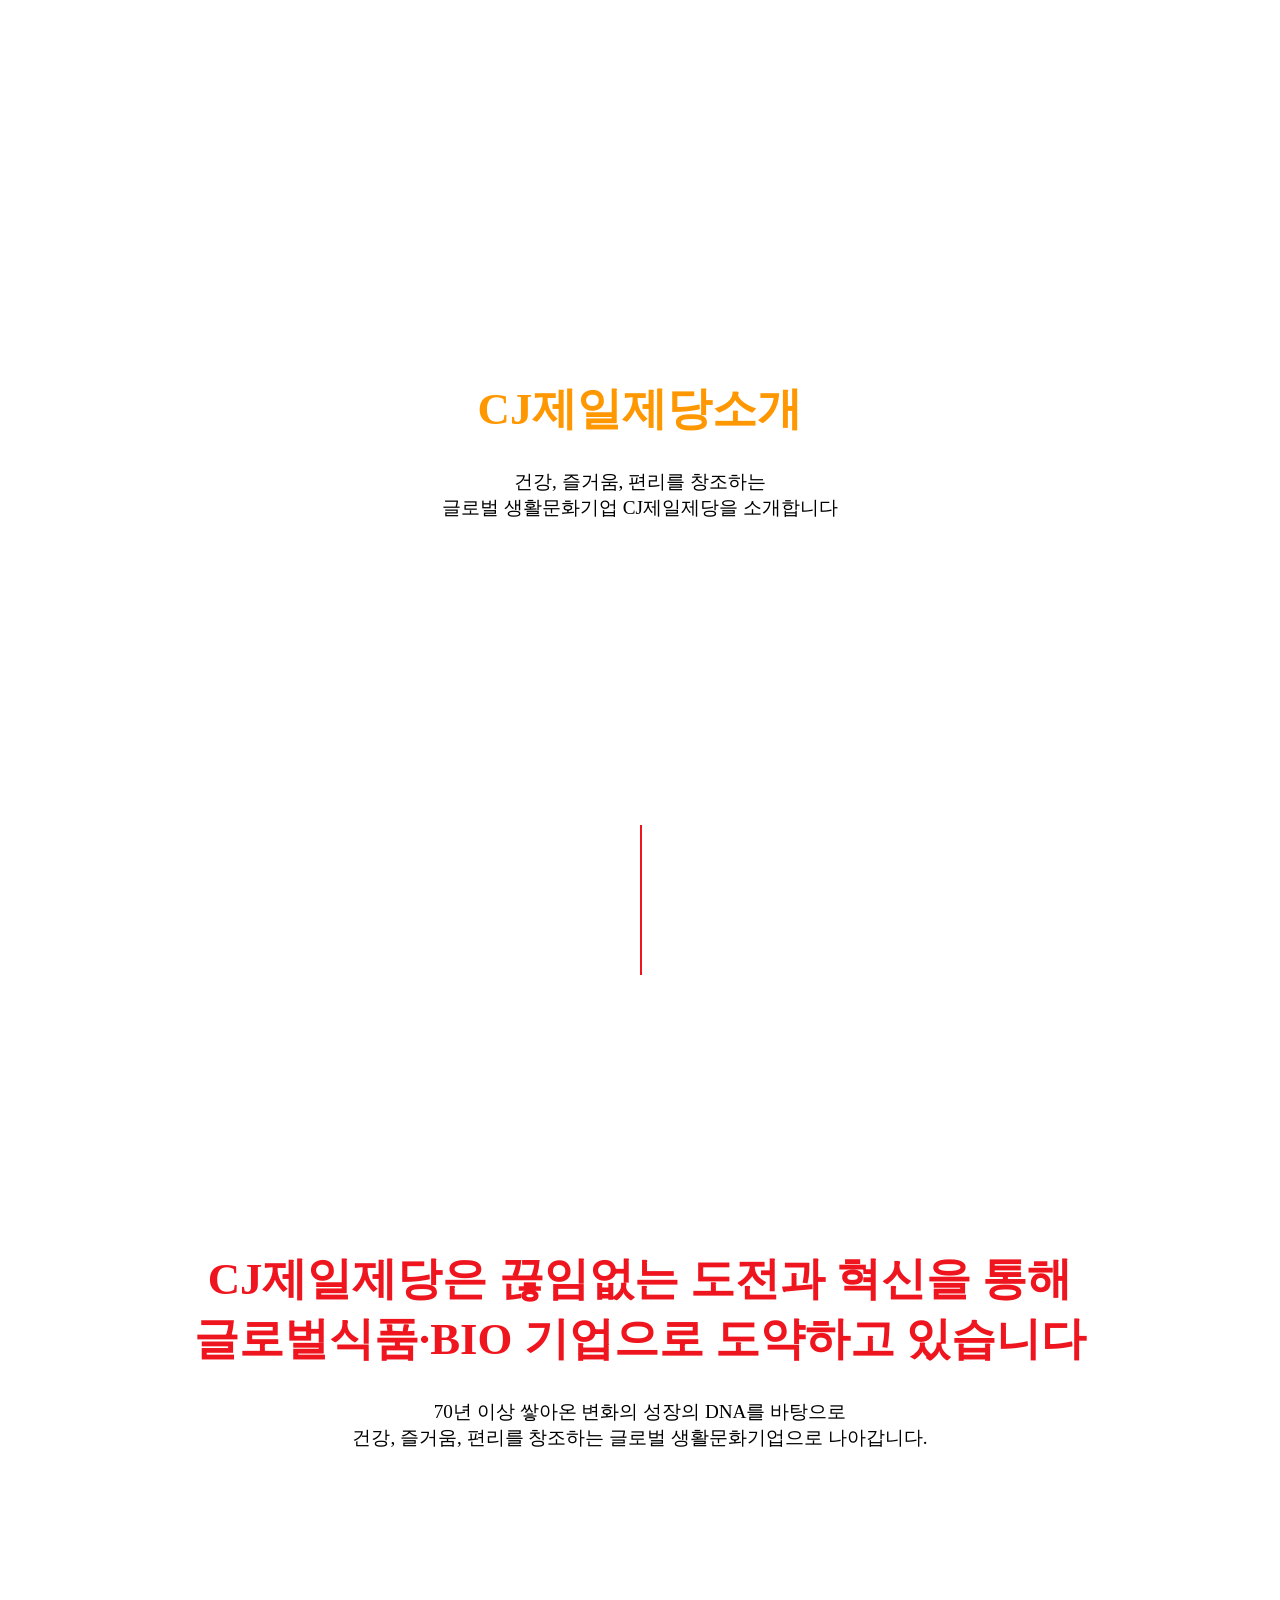
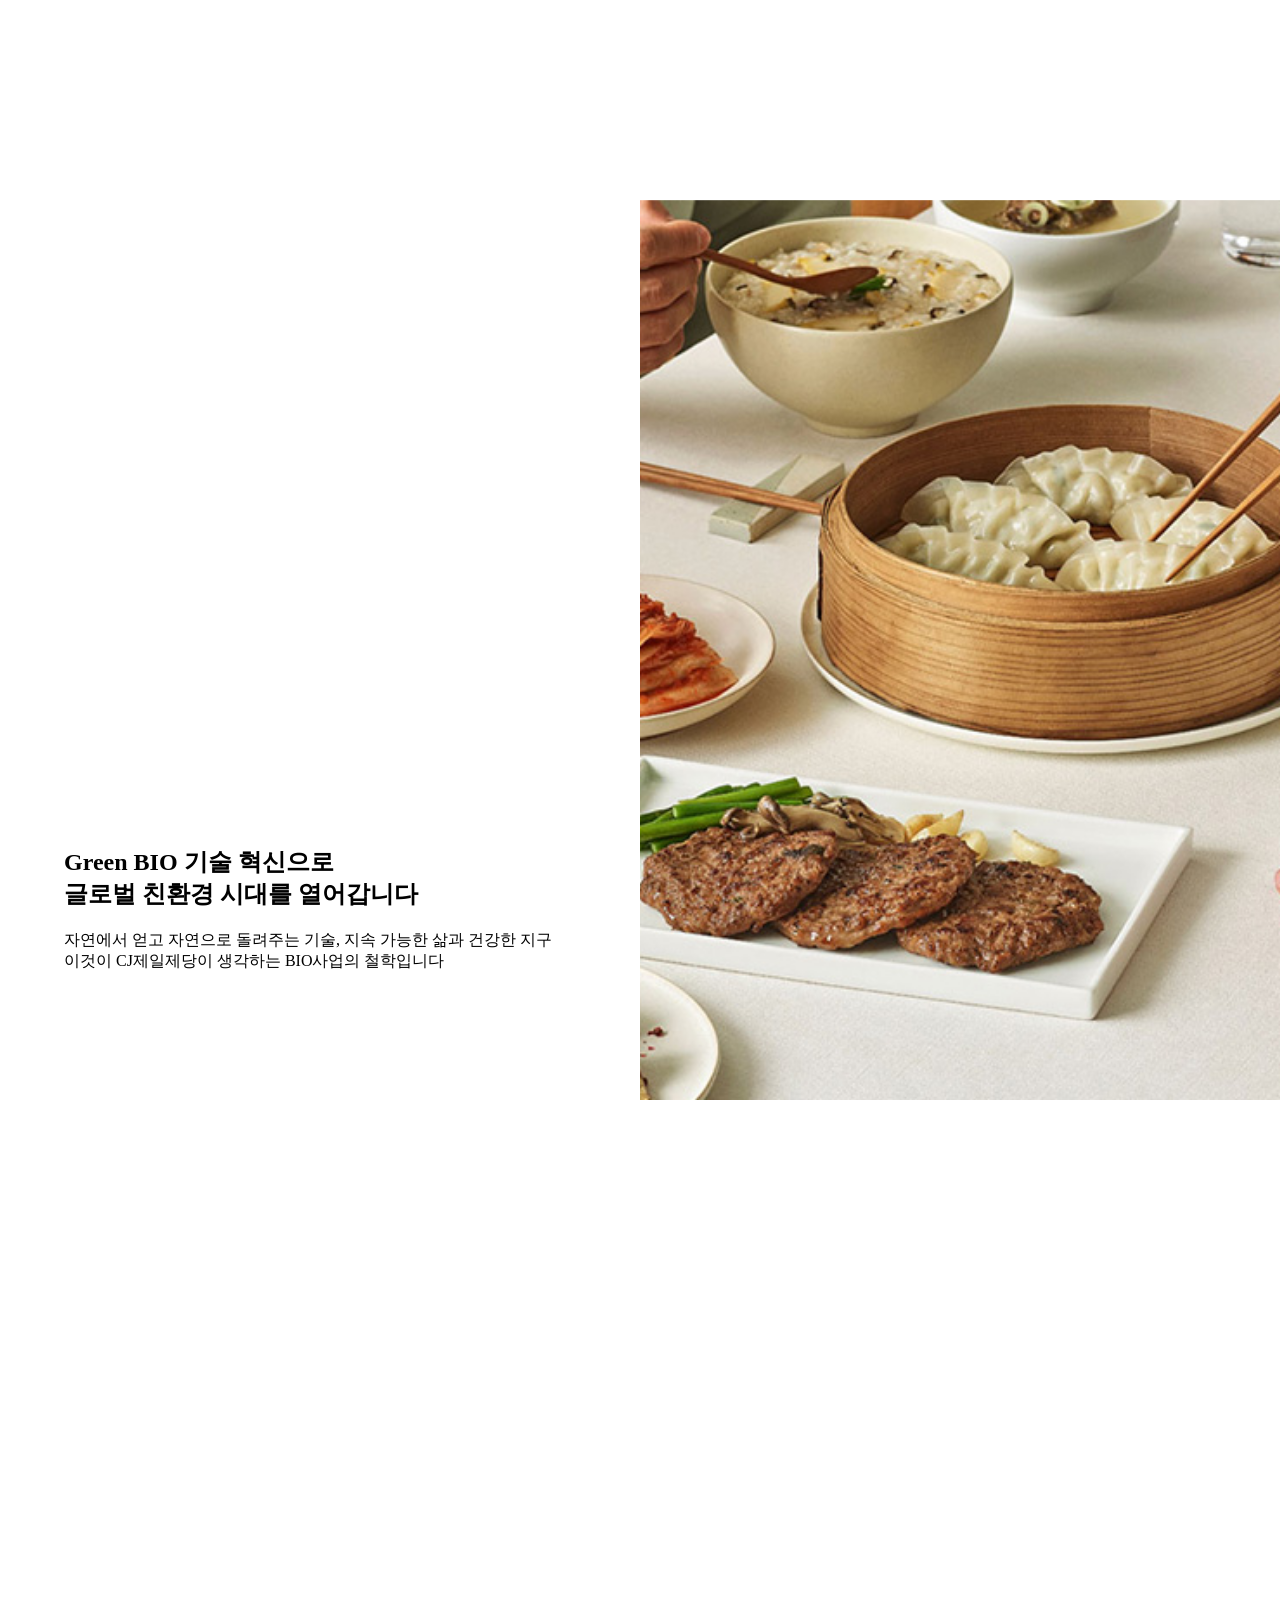
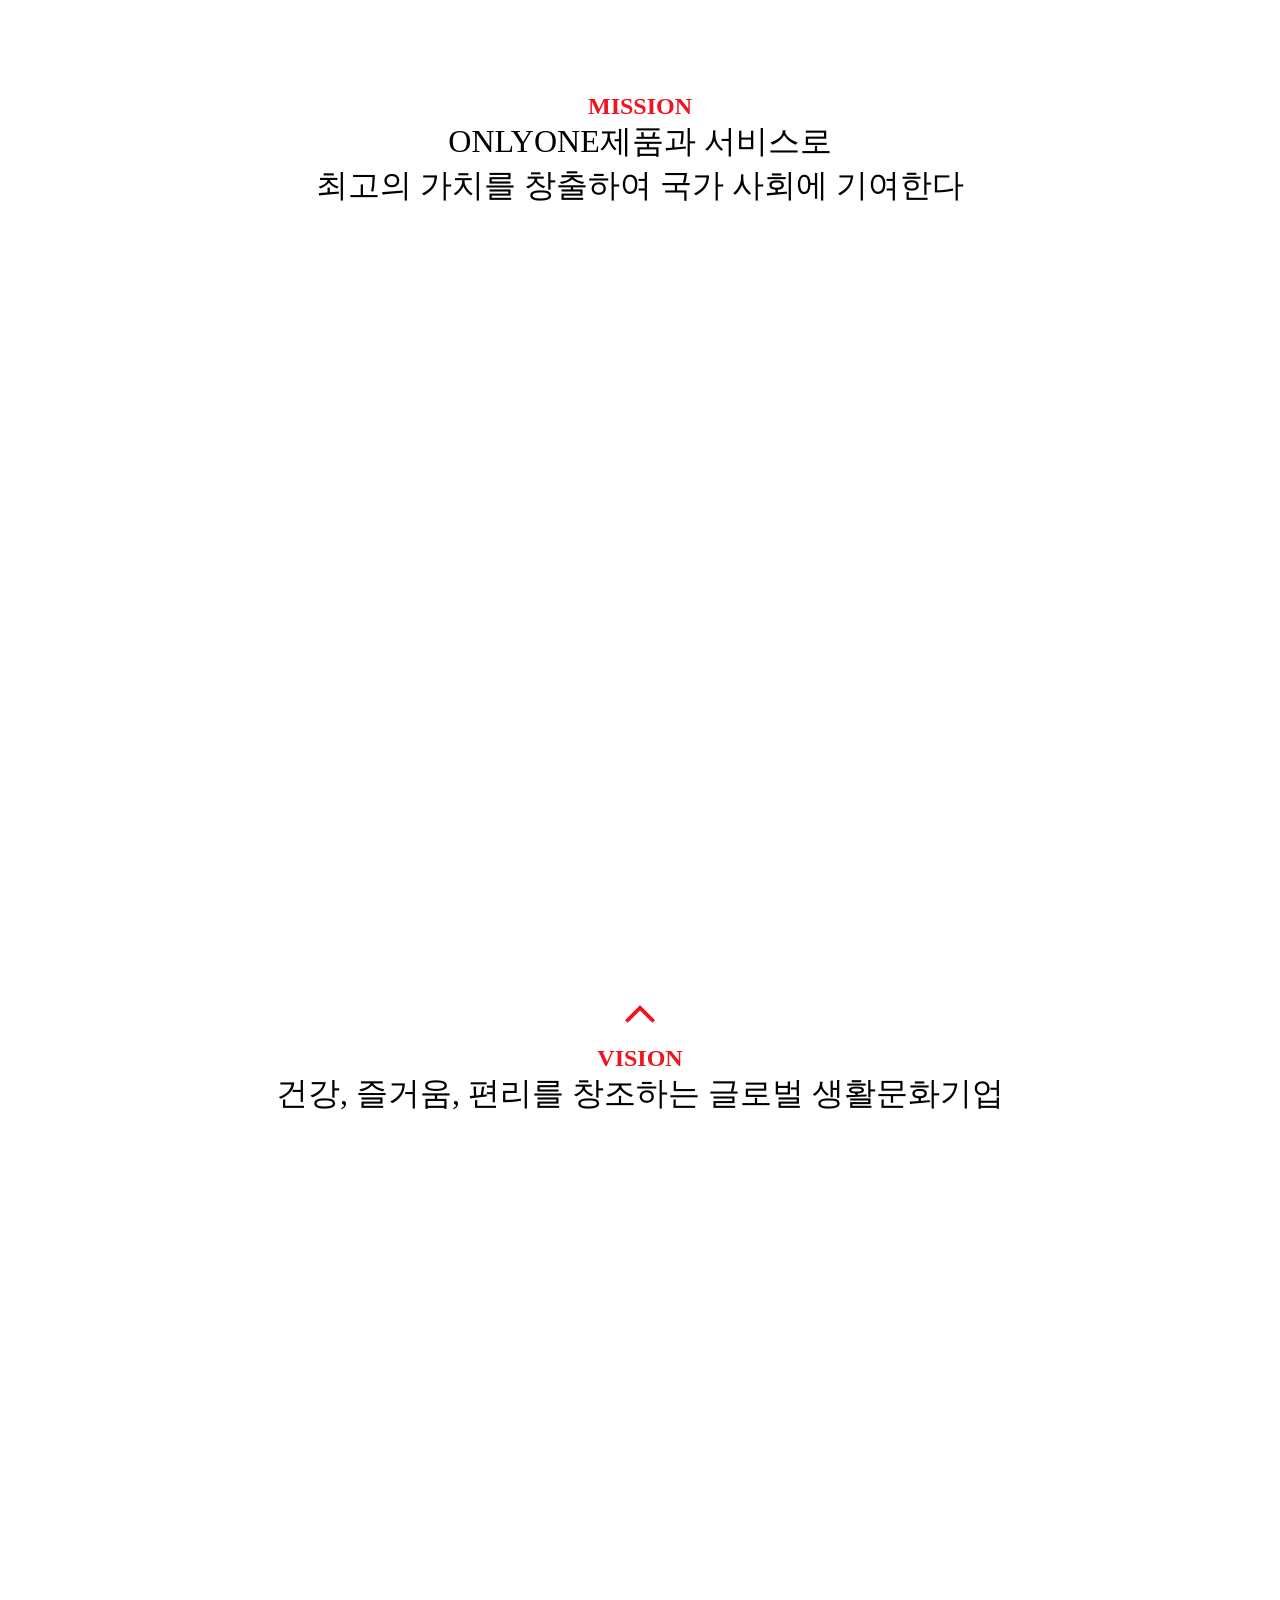
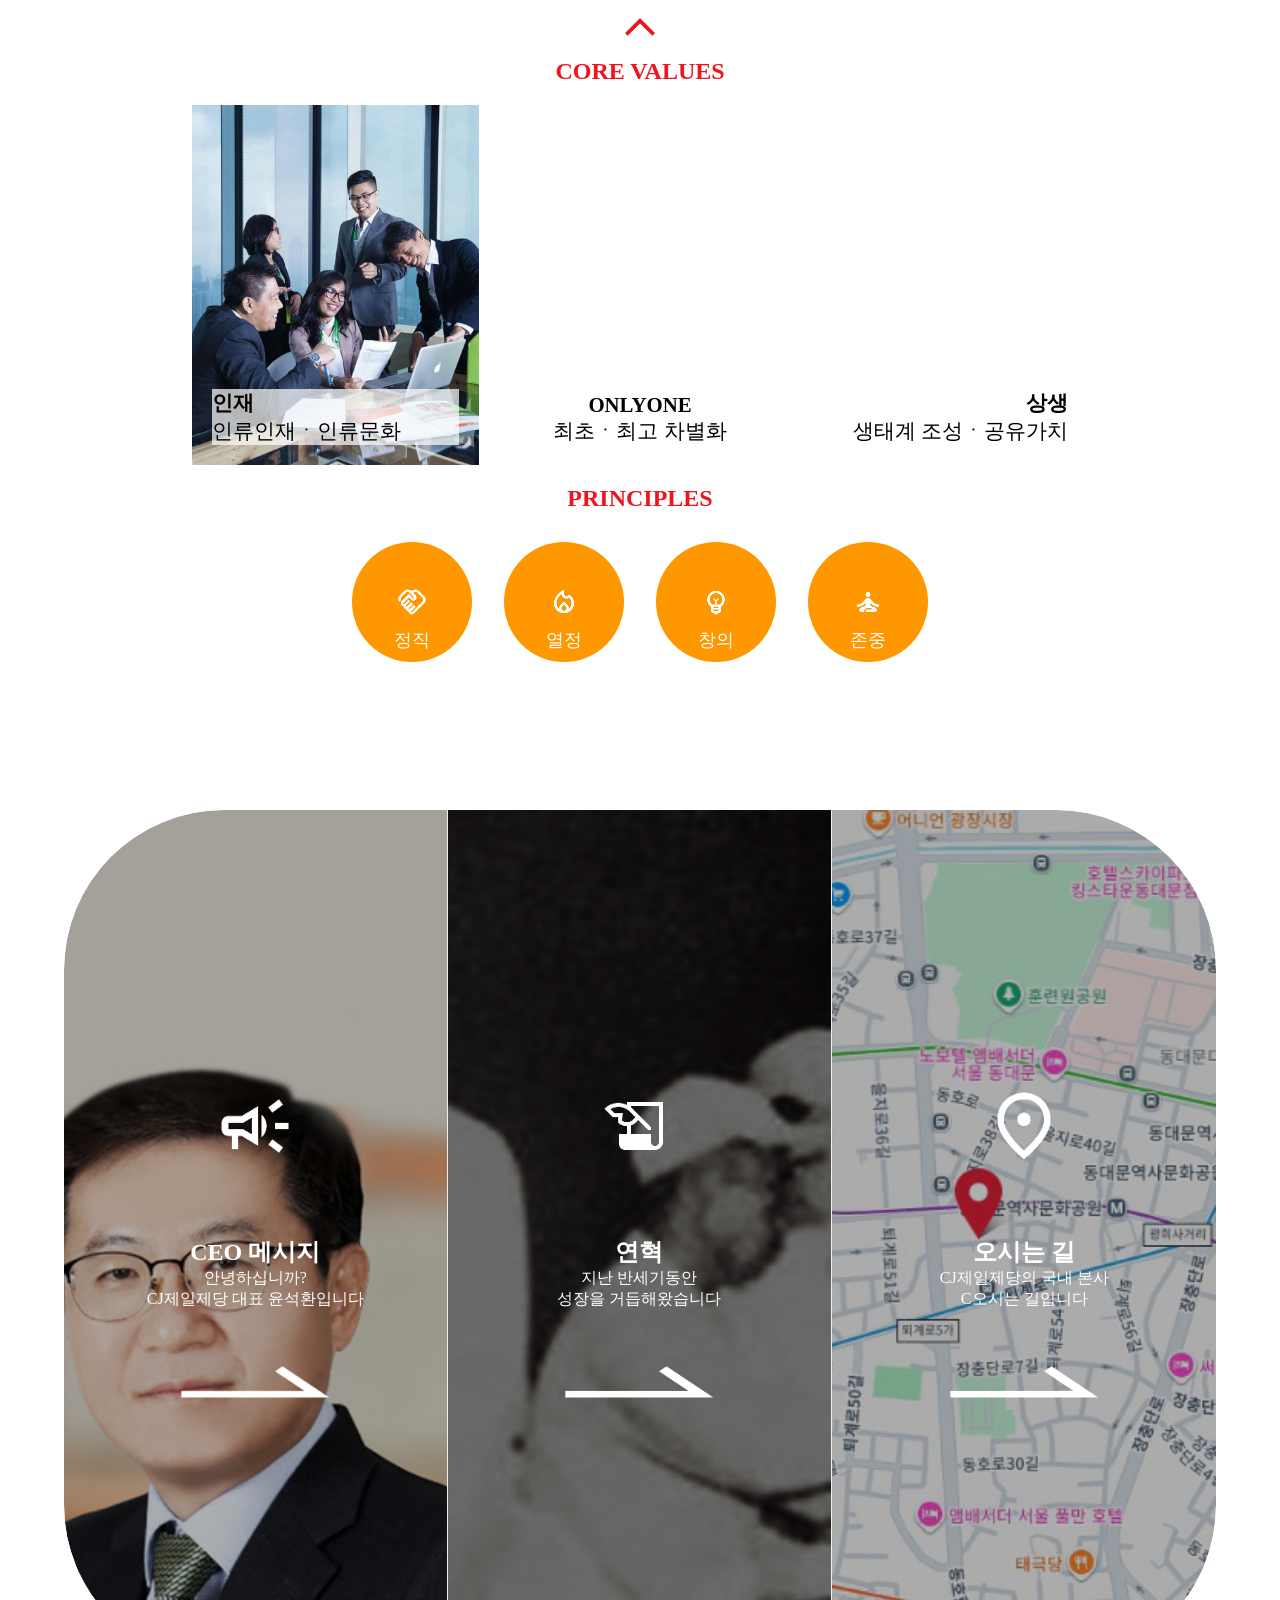
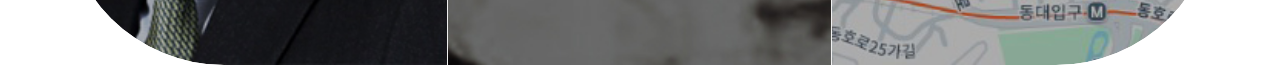
==== commit 6ea87d10: "img 수정" ====
--- a/about_us.html
+++ b/about_us.html
@@ -173,13 +173,13 @@
             </ul>
             <ul class="inner_list list_up">
                 <li class="in_list3">
-                    <img src="img/bibigo_mandoo.png" alt="">
-                </li>
-                <li class="in_list2">
-                    <img src="img/ex.jpg" alt="">
-                </li>
-                <li class="in_list1">
-                    <img src="img/csr_overview.jpg" alt="">
+                    <img src="img/about_1.jpg" alt="">
+                </li>
+                <li class="in_list2">
+                    <img src="img/about_2.jpg" alt="">
+                </li>
+                <li class="in_list1">
+                    <img src="img/about_3.jpg" alt="">
                 </li>
             </ul>
         </div>
--- a/css/sub.css
+++ b/css/sub.css
@@ -24,14 +24,14 @@
 /* #CJaboutUsList2:hover .list_up{transform: translate3d(0px, -0%, 0px);}
 #CJaboutUsList2:hover .list_down{transform: translate3d(0px, -66.66%, 0px);} */
 /* mvc */
-#mvc{position: relative; height: 300vh; background-color: #ffffff; z-index: 1;}
+#mvc{position: relative; background-color: #ffffff; z-index: 1;}
 #mvc>ul{text-align: center; position: relative; height: 100%;}
-#mvc>ul>li{height:33.3%;}
+#mvc>ul>li{height:100vh;}
 #mvc>ul>li>div{display: flex; flex-direction: column; justify-content: center; height: 100%;}
 #mvc>ul>li>div img{width: 60px; height: 60px; margin: 0 auto;}
-#mvc>ul>li>div h2{margin-top: 40px; font-size: 1.5em;}
-#mvc>ul>li>div p{margin-top: 40px; font-size: 2em;}
-#mvc>ul>li:nth-child(3)>div img{width: 60px; height: 60px; margin: 0 auto; margin-top: 40px;}
+#mvc>ul>li>div h2{font-size: 1.5em;}
+#mvc>ul>li>div p{font-size: 2em;}
+#mvc>ul>li:nth-child(3)>div img{width: 60px; height: 60px; margin: 0 auto;}
 #mvc>ul>li:nth-child(3)>div h2{margin-bottom: 20px; font-size: 1.5em;}
 #mvc>ul>li:nth-child(3)>div p{font-size: 2em;}
 #mvc>ul>li>div .core_values{position: relative; display: flex; justify-content: space-between; width: 70%; margin: 0 auto;}
@@ -49,11 +49,12 @@
 #mvc>ul>li>div .principles>ul{width: 50%; margin: 0 auto; display: flex; justify-content: space-evenly; margin-top: 30px;}
 #mvc>ul>li>div .principles>ul li{width: 120px; height: 120px; border-radius: 100px; display: flex; flex-direction: column; justify-content: end; background-color: #FF9700; background-repeat: no-repeat; background-position: center}
 #mvc>ul>li>div .principles>ul li p{font-size: 1.1em; margin-bottom: 10px; color: #fff; }
+#mvc>ul>li>div .principles h2{margin-top: 20px;}
 
 
 /* about_summary */
 #aboutSummary{position: relative; width: 100%; height: 95vh;}
-#aboutSummary .about_summary_wrap{position: relative; width: 90%; height: 100%; max-height: 900px; margin: 10px auto; display: flex; justify-content: space-between; border-radius: 10rem; background-position: center; background-size: cover;background-image: url('/img/csr_overview.jpg');  overflow: hidden;}
+#aboutSummary .about_summary_wrap{position: relative; width: 90%; height: 100%; max-height: 900px; margin: 10px auto; display: flex; justify-content: space-between; border-radius: 10rem; background-position: center; background-size: cover; overflow: hidden;}
 #aboutSummary .about_summary_wrap a{display: flex; flex-direction: column; justify-content: center; width: 33.3%; border-right: 1px solid #efefef;box-sizing: border-box; overflow: hidden; color: #fff;}
 #aboutSummary .empty_box{height: 98.5vh; width: 33.33%; -webkit-backdrop-filter: blur(0px); backdrop-filter: blur(0px); position: absolute; transition-duration: 0.5s;}
 #aboutSummary .empty_box.box1{border-top-left-radius: 10rem; border-bottom-left-radius: 10rem;}
@@ -254,9 +255,11 @@
   #CJaboutUsList>ul>li>div h2{font-size: 2.3em;}
   #CJaboutUsList>ul>li>div p{font-size: 1.1em;}
   /* mvc */
-  #mvc>ul>li>div .core_values{width: 90%; min-height: 200px;}
+  #mvc>ul>li{height:100vh;}
+  #mvc>ul>li:last-child{min-height:600px;}
+  #mvc>ul>li>div .core_values{width: 90%; min-height: 200px; margin-bottom: 0px;}
   #mvc>ul>li>div .core_values>li p{font-size: 1.1em;}
-  #mvc>ul>li>div .principles{margin: 8% 0;}
+  #mvc>ul>li>div .principles{margin: 0; margin-top: 4%;}
   #mvc>ul>li>div .principles>ul{width: 55%;}
   #mvc>ul>li>div .principles>ul li{width: 100px; height: 100px;}
   #mvc>ul>li>div .principles>ul li p{font-size: 1.2em; margin-bottom: 10px;}
@@ -352,9 +355,13 @@
   #CJaboutUsList2 .list_down>li>div{width: 95%; font-size: 0.9em; color: #ededed; text-shadow: 1px 1px 1px #212121;}
   .mobile_none{display: none;}
   /* mvc */
+  #mvc{height: 400vh;}
+  #mvc>ul>li{height:25%;}
   #mvc>ul>li>div h2{margin-top: 3%; font-size: 1em;}
   #mvc>ul>li>div p{margin-top: 3%; font-size: 1.1em;}
-  #mvc>ul>li:nth-child(3)>div img{width: 60px; height: 60px; margin: 0 auto; margin-top: 10%; margin-bottom: -5%;}
+
+  #mvc>ul>li:nth-child(3){height: 200vh;}
+  #mvc>ul>li:nth-child(3)>div img{width: 60px; height: 60px; margin: 0 auto; margin-top: 0%; margin-bottom: 0%;}
   #mvc>ul>li:nth-child(3)>div h2{margin-bottom: 20px; font-size: 1em;}
   #mvc>ul>li:nth-child(3)>div p{font-size: 0.9em;}
   #mvc>ul>li>div .core_values{width: 80%; flex-direction: column;}
@@ -375,10 +382,8 @@
   #aboutSummary .empty_box{height: 33.33%; width: 100%; -webkit-backdrop-filter: blur(0px); backdrop-filter: blur(0px); position: absolute; transition-duration: 0.5s;}
   #aboutSummary .empty_box.box1{border-top-left-radius: 5rem; border-bottom-left-radius: 0rem; border-top-right-radius: 5rem;}
   #aboutSummary .empty_box.box3{border-top-right-radius: 0rem; border-bottom-right-radius: 5rem; border-bottom-left-radius: 5rem;}
-  #aboutSummary .about_summary_wrap a:first-child{border-top-left-radius: 5rem; border-bottom-left-radius: 0rem; border-top-right-radius: 5rem; background-image: url('/img/overview2_1.jpg'); background-position: center; background-size: cover;}
-  #aboutSummary .about_summary_wrap a:nth-child(2){background-image: url("/img/overview2_2.jpg"); background-position: center; background-size: cover;}
-  #aboutSummary .about_summary_wrap a:last-child{border: none; border-top-right-radius: 0rem; border-bottom-right-radius: 5rem; border-bottom-left-radius: 5rem; background-image: url('/img/overview2_3.jpg'); background-position: center; background-size: cover;}
-
+  #aboutSummary .about_summary_wrap a:first-child{border-top-left-radius: 10rem; border-bottom-left-radius: 0rem;}
+  #aboutSummary .about_summary_wrap a:last-child{border: none; border-top-right-radius: 0rem; border-bottom-right-radius: 10rem;}
   #aboutSummary .about_summary_wrap a>div{display: flex; flex-direction: column; justify-content: center; text-align: center;}
   #aboutSummary .about_summary_wrap a>div img:first-child{height: 90px; width: 90px; margin: 0 auto; border-radius: 50%;}
   #aboutSummary .about_summary_wrap a>div img{height: 40px; width: 100px; margin: 0 auto; z-index: 1;}
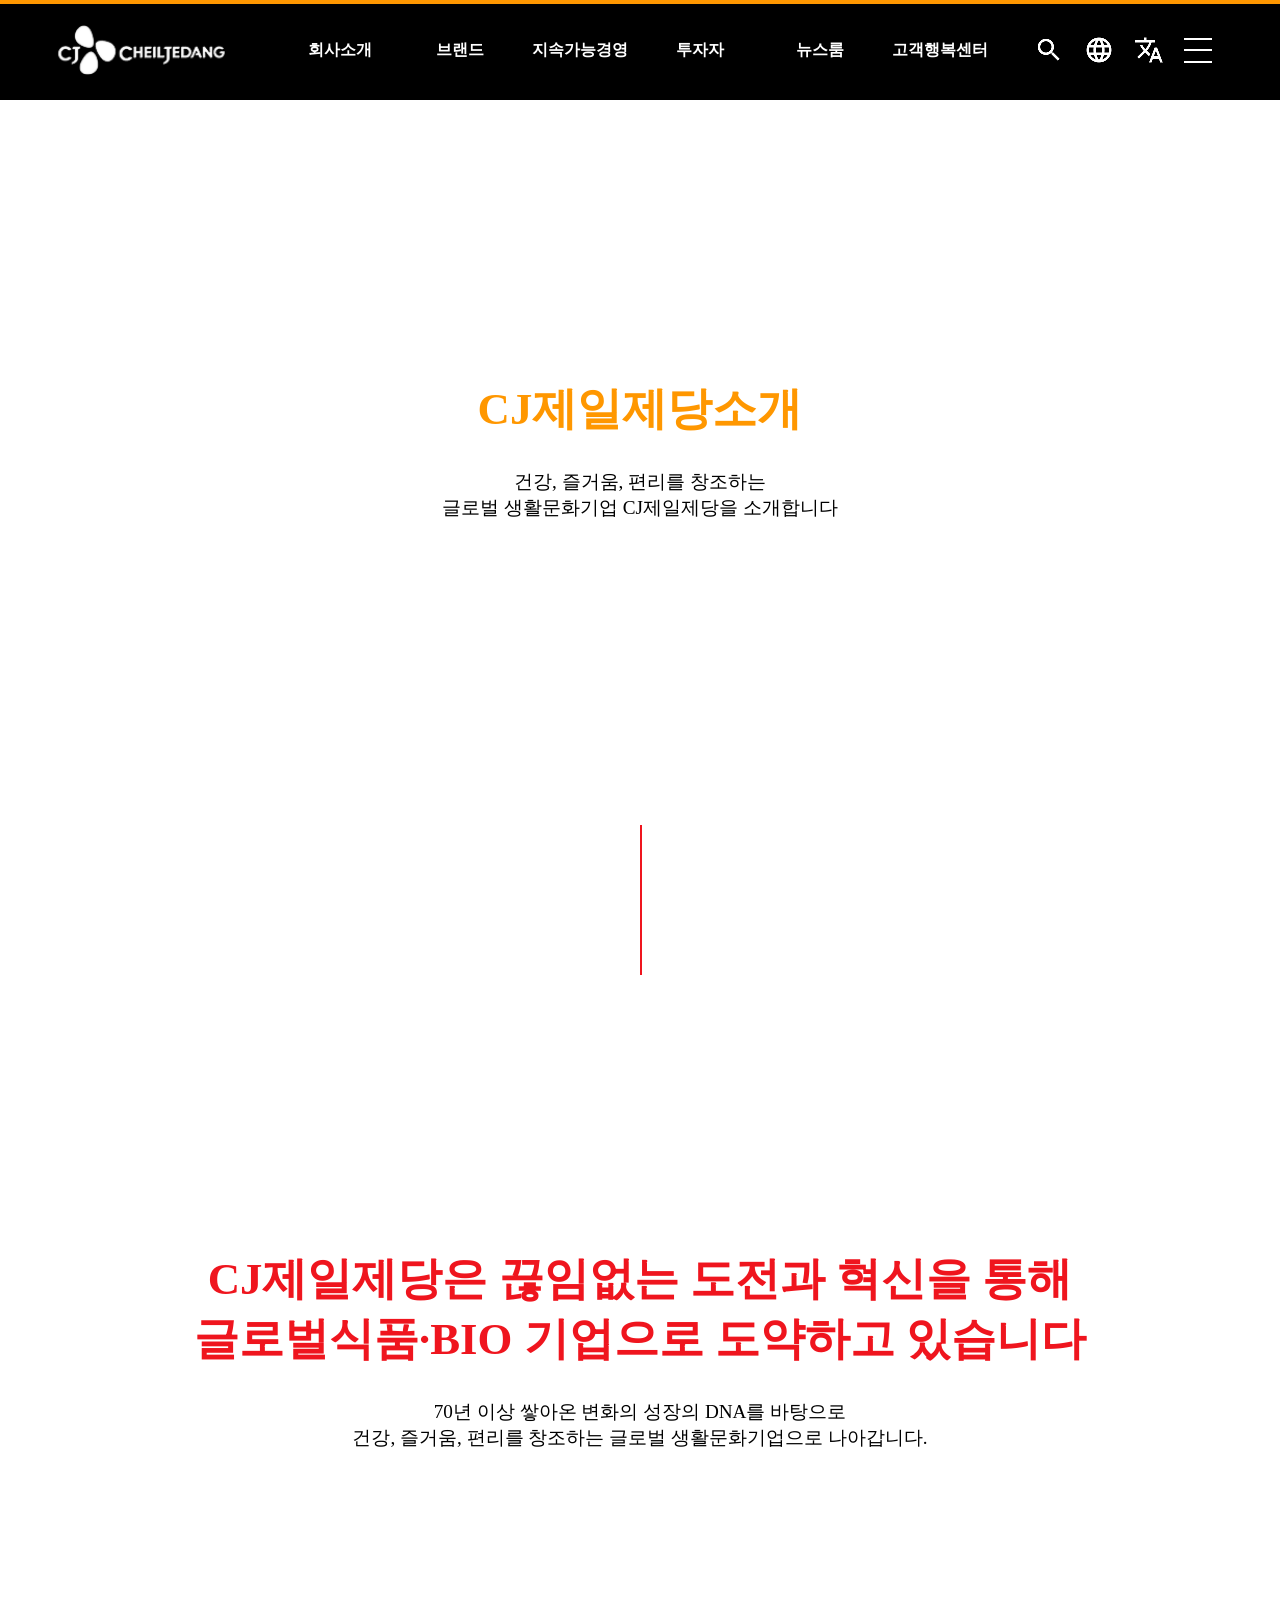
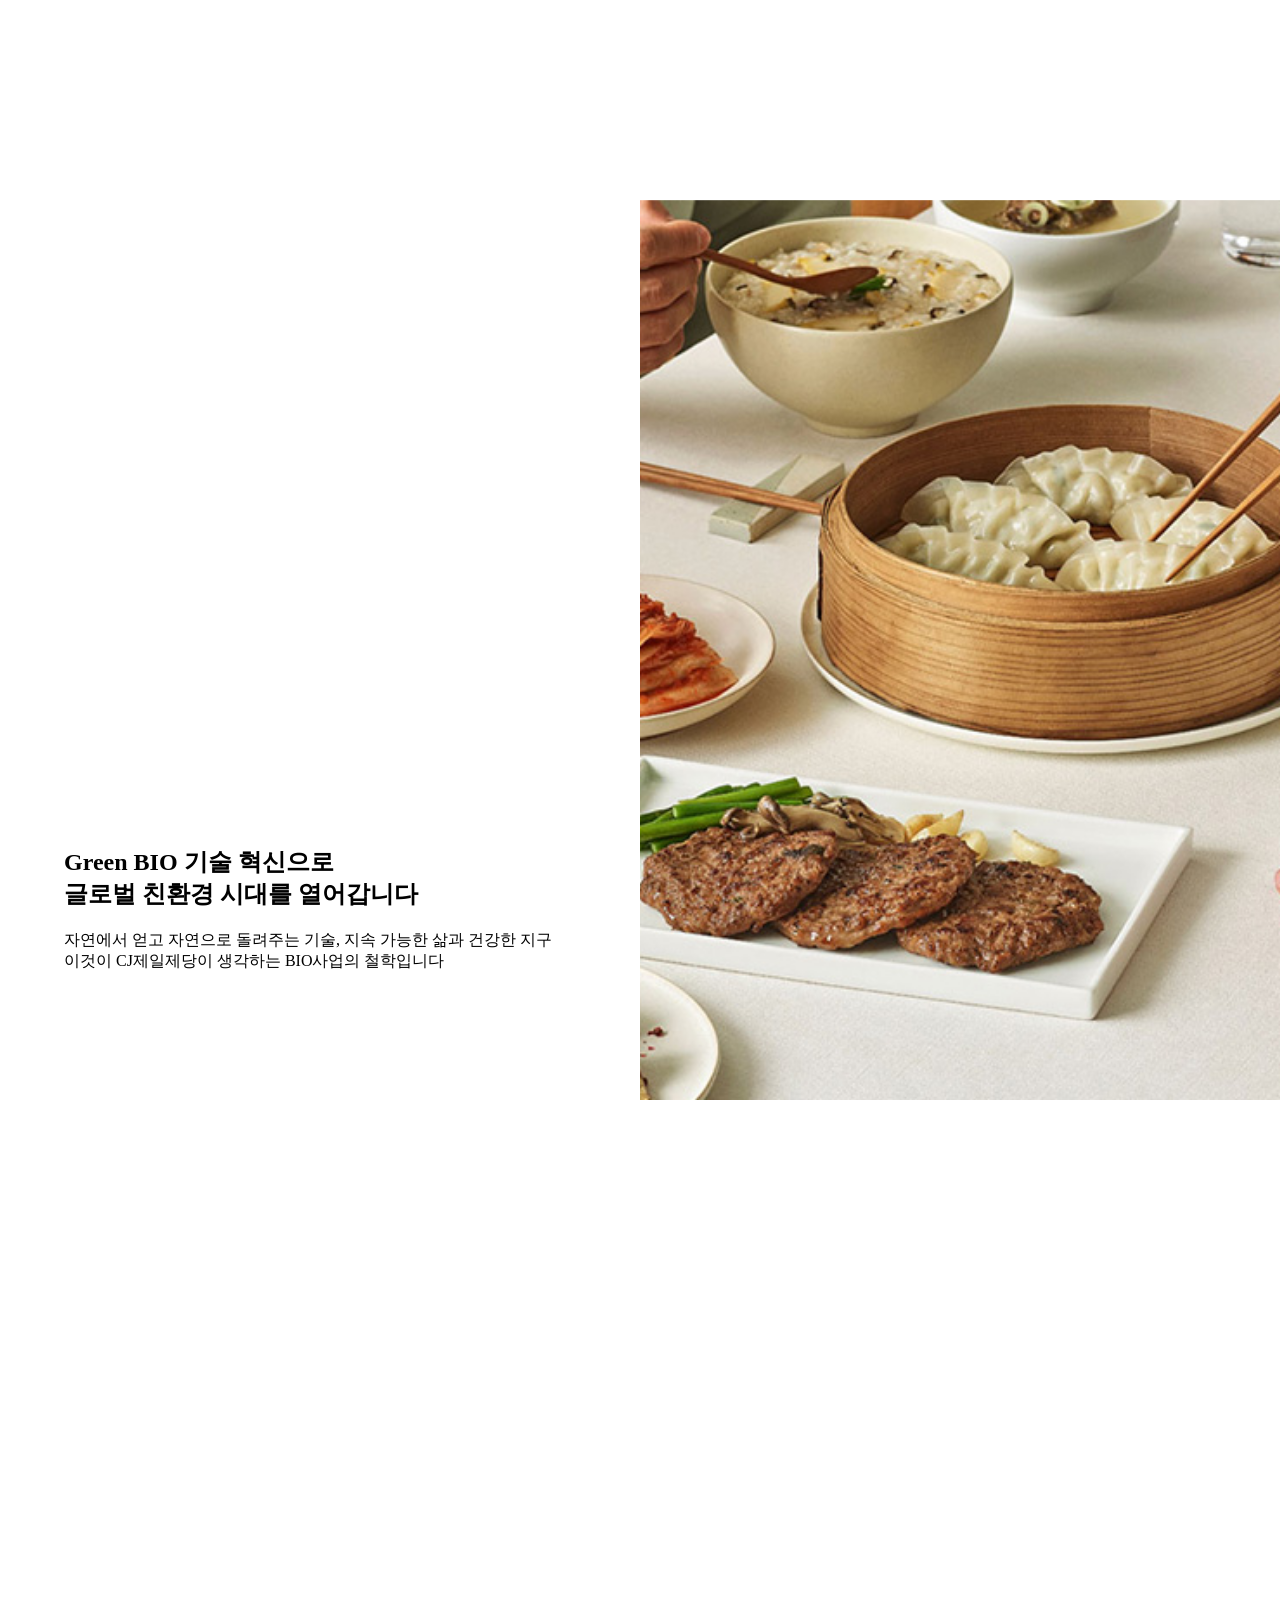
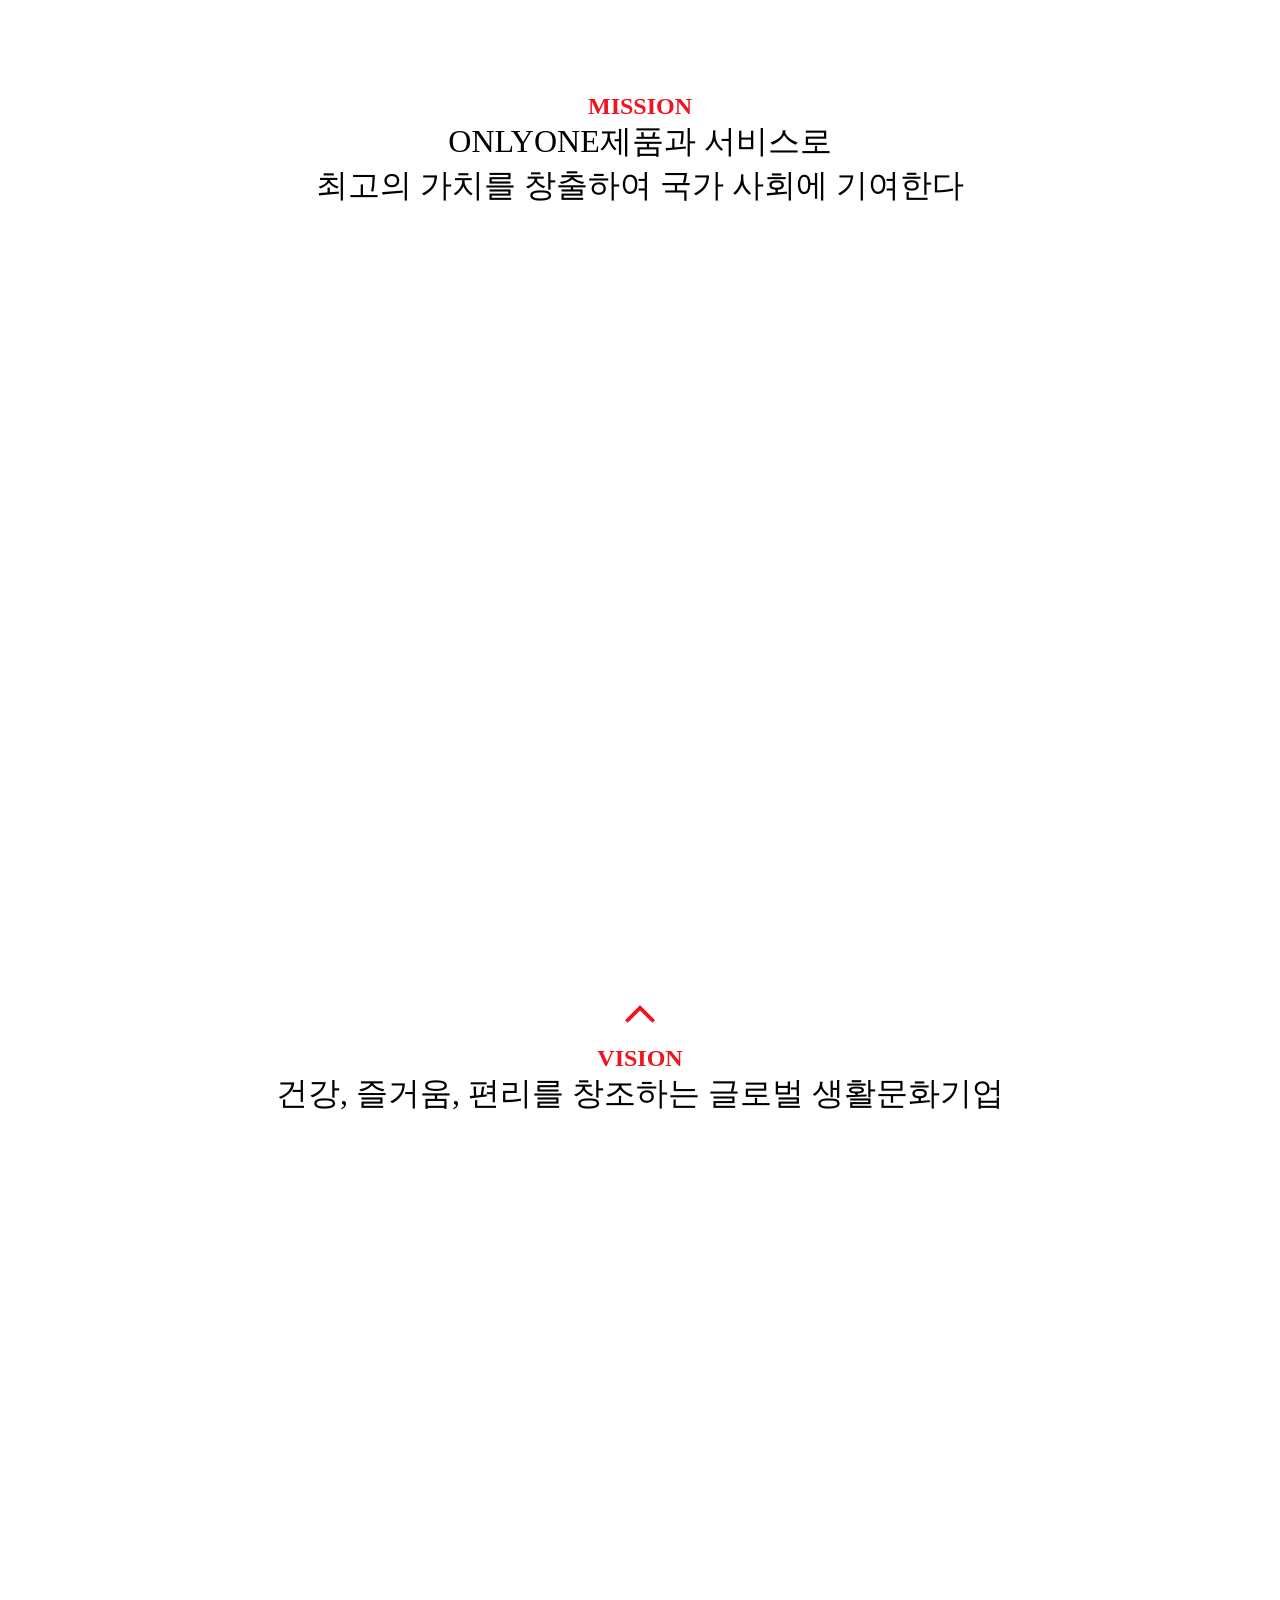
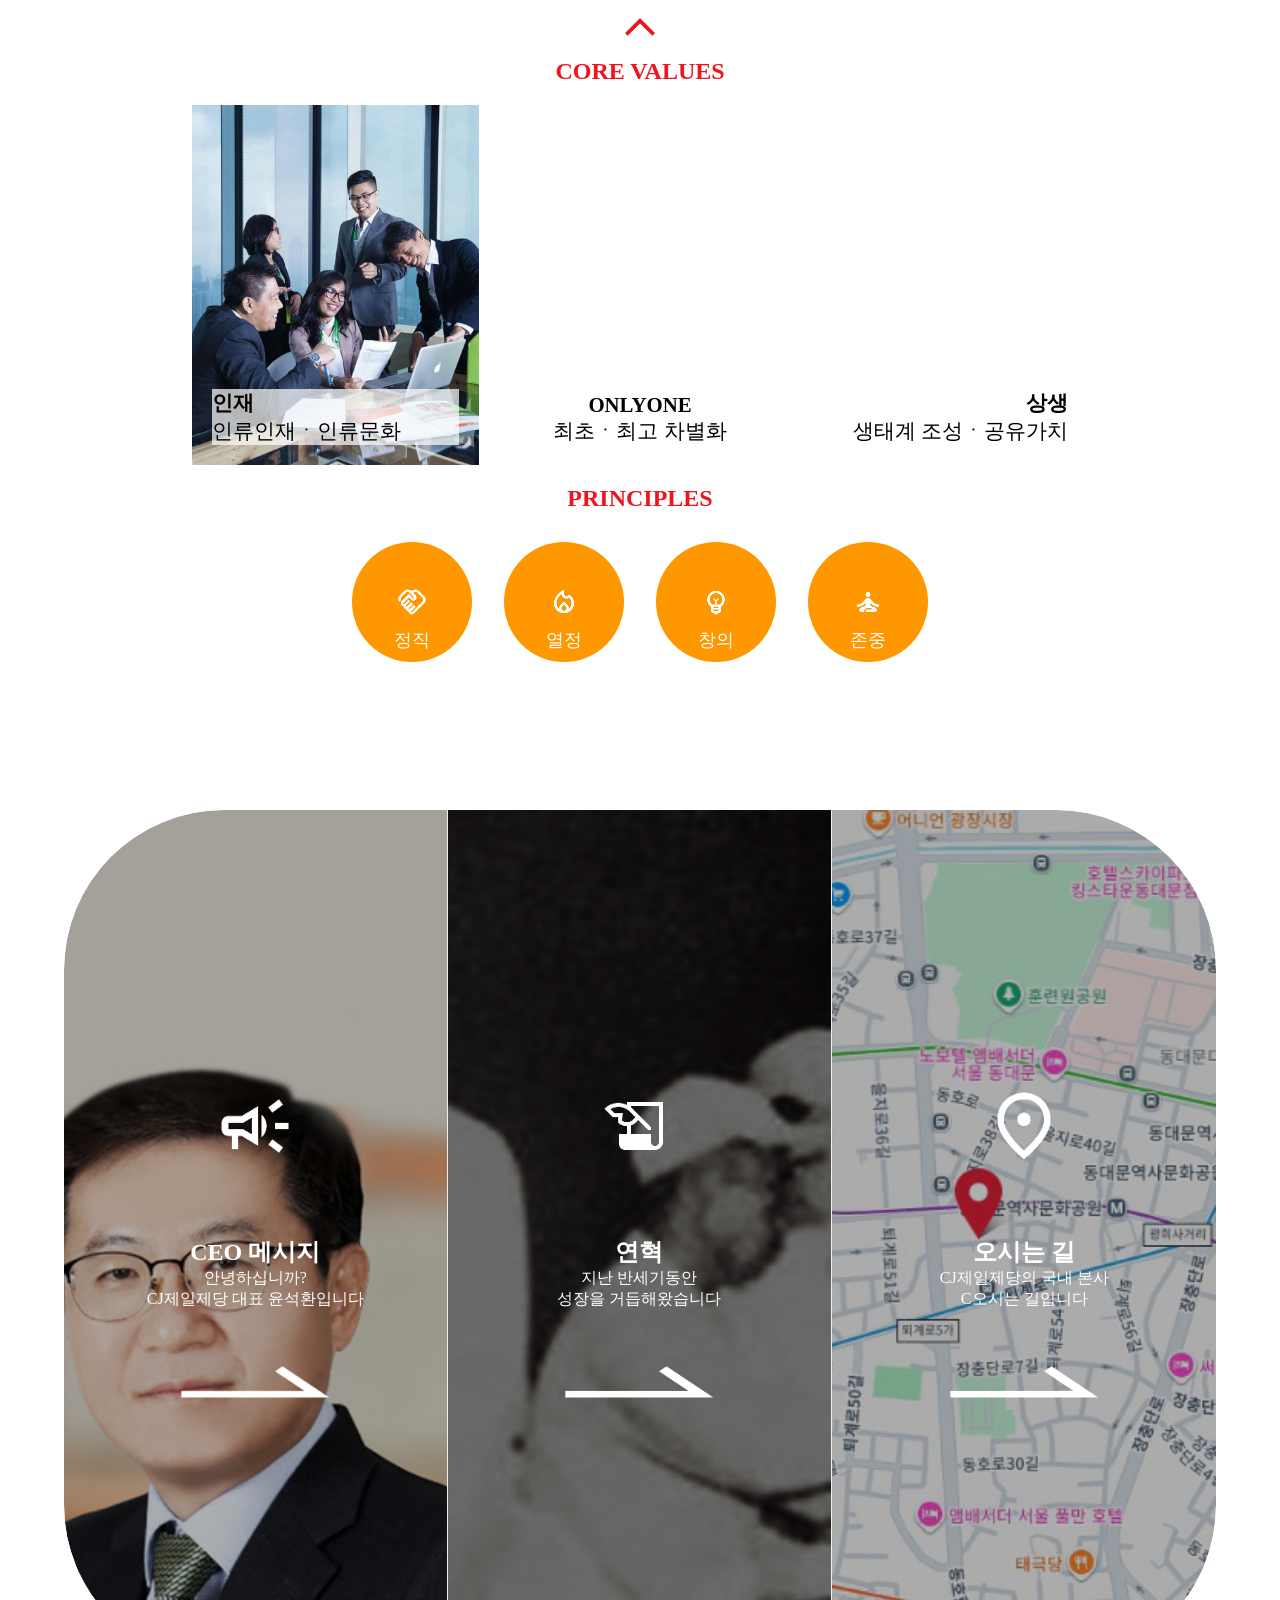
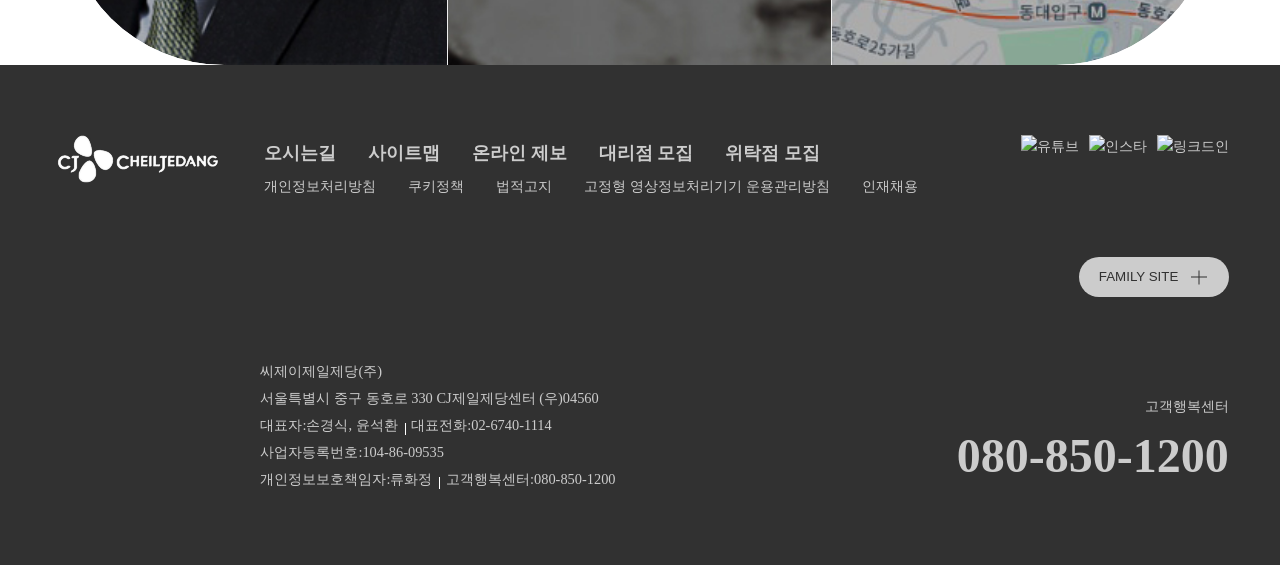
==== commit 28a62f5d: "header+footer" ====
--- a/about_us.html
+++ b/about_us.html
@@ -14,6 +14,633 @@
 </head>
 
 <body>
+        <header id="header">
+        <div class="header_inner">
+            <h1><a href="index.html"><img src="img/logo.png" alt="제일제당"></a></h1>
+            <nav class="gnb">
+                <ul>
+                    <li><a href="#">회사소개</a></li>
+                    <li><a href="#">브랜드</a></li>
+                    <li><a href="#">지속가능경영</a></li>
+                    <li><a href="#">투자자</a></li>
+                    <li><a href="#">뉴스룸</a></li>
+                    <li><a href="#">고객행복센터</a></li>
+                </ul>
+            </nav>
+            <div class="gnb_btn">
+                <ul>
+                    <li><button><img src="img/gnb_search.png" alt="찾기버튼"></button></li>
+                    <li><button><img src="img/gnb_global.png" alt="글로벌버튼"></button></li>
+                    <li><button><img src="img/gnb_languge.png" alt="언어버튼"></button></li>
+                    <li><button><span></span><span></span><span></span></button></li>
+                </ul>
+            </div>
+        </div>
+    </header>
+
+    <div class="sub_menu_wrap">
+        <ul class="sub_menu_inner">
+            <li>
+                <div class="sub_menu_left">
+                    <div>
+                        <p>CJ제일제당 소개</p>
+                        <p>건강, 즐거움, 편리를 창조하는<br>
+                            글로벌 생활문화기업<br>
+                            CJ제일제당을 소개합니다</p>
+                    </div>
+                    <div class="sub_menu_list_wrap">
+                        <ul class="sub_menu_list">
+                            <li class="sub_more"><a href="about_us.html">CJ제일제당소개</a></li>
+                            <li class="sub_more"><a href="#">사업소개</a></li>
+                            <li class="sub_more"><a href="#">글로벌 현황</a></li>
+                            <li class="sub_more"><a href="#">CJ블로썸 파크</a></li>
+                            <li><a href="#">CJ블로썸 캠퍼스</a></li>
+                        </ul>
+                        <ul class="sub_menu_detail">
+                            <li>
+                                <ul>
+                                    <li><a href="#">CJ제일제당 소개</a></li>
+                                    <li><a href="#">연혁</a></li>
+                                    <li><a href="#">CEO 메시지</a></li>
+                                    <li><a href="#">오시는 길</a></li>
+                                </ul>
+                            </li>
+                            <li>
+                                <ul>
+                                    <li><a href="#">개요</a></li>
+                                    <li><a href="#">식품사업</a></li>
+                                    <li><a href="#">BIO사업</a></li>
+                                    <li><a href="#">CJ Feed&Care</a></li>
+                                </ul>
+                            </li>
+                            <li>
+                                <ul>
+                                    <li><a href="#">글로벌 현황</a></li>
+                                    <li><a href="#">글로벌 네트워크</a></li>
+                                </ul>
+                            </li>
+                            <li>
+                                <ul>
+                                    <li><a href="#">CJ블로썸파크 소개</a></li>
+                                    <li><a href="#">식품 연구소</a></li>
+                                    <li><a href="#">BIO 연구소</a></li>
+                                </ul>
+                            </li>
+                        </ul>
+                    </div>
+                </div>
+                <div class="sub_menu_right">
+                    <ul>
+                        <li>
+                            <a href="about_us.html">
+                                <img src="img/ex.jpg" alt="">
+                                <p>CJCJEILJEDANG</p>
+                                <p>끊임없는 도전과 혁신을 통해
+                                    글로벌 식품·BIO 기업으로 도약하고 있습니다.</p>
+                            </a>
+                        </li>
+                        <li>
+                            <a href="#">
+                                <img src="img/ex.jpg" alt="">
+                                <p>Global</p>
+                                <p>국내 1위를 넘어 글로벌 사업을 중심으로
+                                World Best 식품 & BIO 기업으로 나아가고 있습니다.</p>
+                            </a>
+                        </li>
+                        <li>
+                            <a href="#">
+                                <img src="img/ex.jpg" alt="">
+                                <p>Blossompark</p>
+                                <p>식품, BIO 핵심 연구소를 한곳에 모아 강력한 시너지를 창출합니다
+                                    열린 소통을 통해 새로움을 창조하는 글로벌 컴퍼니로의 성장, 그 시작점에 CJ블로썸파크가 있습니다.</p>
+                            </a>
+                        </li>
+                        <li>
+                            <a href="#">
+                                <img src="img/ex.jpg" alt="">
+                                <p>Blossom-campus</p>
+                                <p>통합연구소인 CJ블로썸파크의 R&D성과를 혁신적인 제품으로 실현하는 스마트 팩토리로 햇반, 비비고 등 전 세계 사람들에게 사랑 받는 가정간편식 제품을 만들고 있습니다. K-Food를 리딩하는 제품들은 CJ블로썸파크에서 탄생하여 CJ블로썸캠퍼스에서 성장합니다.</p>
+                            </a>
+                        </li>
+                    </ul>
+                </div>
+            </li>
+            <li>
+                <div class="sub_menu_left">
+                    <div>
+                        <p>브랜드</p>
+                        <p>세계가 사랑하는<br>
+                            식품 브랜드를 만듭니다.</p>
+                    </div>
+                    <div class="sub_menu_list_wrap">
+                        <ul class="sub_menu_list">
+                            <li><a href="brand.html">전체브랜드</a></li>
+                            <li class="sub_more"><a href="#">식품 브랜드</a></li>
+                            <li class="sub_more"><a href="#">BIO 브랜드</a></li>
+                        </ul>
+                        <ul class="sub_menu_detail">
+                            <li>
+                                <ul>
+                                    <li><a href="#">비비고</a></li>
+                                    <li><a href="#">햇반</a></li>
+                                    <li><a href="#">고메</a></li>
+                                    <li><a href="#">백설</a></li>
+                                    <li><a href="#">The더건강한</a></li>
+                                    <li><a href="#">다시다</a></li>
+                                    <li><a href="#">해찬들</a></li>
+                                    <li><a href="#">스팸</a></li>
+                                    <li><a href="#">삼호어묵</a></li>
+                                    <li><a href="#">행복한콩</a></li>
+                                    <li><a href="#">메티에</a></li>
+                                    <li><a href="#">크레잇</a></li>
+                                    <li><a href="#">쁘띠첼</a></li>
+                                    <li><a href="#">맥스봉</a></li>
+                                    <li><a href="#">맛밤</a></li>
+                                    <li><a href="#">얼티브</a></li>
+                                    <li><a href="#">바삭칩</a></li>
+                                    <li><a href="#">즐거운 동행</a></li>
+                                </ul>
+                            </li>
+                            <li>
+                                <ul>
+                                    <li><a href="#">BestAmino</a></li>
+                                    <li><a href="#">Nextide</a></li>
+                                    <li><a href="#">X·SOY</a></li>
+                                    <li><a href="#">COXIELD</a></li>
+                                    <li><a href="#">GutLuk</a></li>
+                                    <li><a href="#">TasteNrich®</a></li>
+                                    <li><a href="#">CJ TIDE™</a></li>
+                                    <li><a href="#">MIPOONG™</a></li>
+                                    <li><a href="#">BiomeNrich™</a></li>
+                                    <li><a href="#">AMINATURE®</a></li>
+                                    <li><a href="#">PHACT</a></li>
+                                </ul>
+                            </li>
+                        </ul>
+                    </div>
+                </div>
+                <div class="sub_menu_right">
+                    <ul>
+                        <li>
+                            <a href="#">
+                                <img src="" alt="">
+                                <p>Bibigo</p>
+                                <p>우리를 살게 해주는 음식은
+                                    우리가 살아있음을 느끼게 하는
+                                    멋진 힘이 있으니까요.</p>
+                            </a>
+                        </li>
+                        <li>
+                            <a href="#">
+                                <img src="" alt="">
+                                <p>BestAmino</p>
+                                <p>고도의 발효 공정과 정제 기술을 통해
+                                    동물의 생체 이용률이 높은 L-형 아미노산을 생산할 뿐만 아니라
+                                    지속 가능하고 건강한 지구를 만듭니다.</p>
+                            </a>
+                        </li>
+                    </ul>
+                </div>
+            </li>
+            <li>
+                <div class="sub_menu_left">
+                    <div>
+                        <p>지속가능경영</p>
+                        <p>CJ제일제당은 기업의
+                            <br>지속가능한 성장을 추진하고 있습니다.</p>
+                    </div>
+                    <div class="sub_menu_list_wrap">
+                        <ul class="sub_menu_list">
+                            <li class="sub_more"><a href="sustainability.html">Overview</a></li>
+                            <li class="sub_more"><a href="#">환경</a></li>
+                            <li class="sub_more"><a href="#">사회</a></li>
+                            <li class="sub_more"><a href="#">지배구조</a></li>
+                        </ul>
+                        <ul class="sub_menu_detail">
+                            <li>
+                                <ul>
+                                    <li><a href="#">Overview</a></li>
+                                    <li><a href="#">추진체계</a></li>
+                                    <li><a href="#">보고서 및 정책</a></li>
+                                    <li><a href="#">대외인정 및 발자취</a></li>
+                                </ul>
+                            </li>
+                            <li>
+                                <ul>
+                                    <li><a href="#">기후변화</a></li>
+                                    <li><a href="#">순환경제</a></li>
+                                </ul>
+                            </li>
+                            <li>
+                                <ul>
+                                    <li><a href="#">공급망</a></li>
+                                    <li><a href="#">인적자원</a></li>
+                                    <li><a href="#">인권</a></li>
+                                    <li><a href="#">안전보건</a></li>
+                                    <li><a href="#">품질안전</a></li>
+                                    <li><a href="#">건강과 영양</a></li>
+                                    <li><a href="#">사회공헌</a></li>
+                                </ul>
+                            </li>
+                            <li>
+                                <ul>
+                                    <li><a href="#">이사회</a></li>
+                                    <li><a href="#">이사회 활동</a></li>
+                                    <li><a href="#">주주총회</a></li>
+                                </ul>
+                            </li>
+                        </ul>
+                    </div>
+                </div>
+                <div class="sub_menu_right">
+                    <ul>
+                        <li>
+                            <a href="sustainability.html">
+                                <img src="" alt="">
+                                <p>Nature to Nature</p>
+                                <p>CJ제일제당은 지속가능한 미래를 위해
+                                자연에서 소비자 식탁으로, 그리고 다시 자연으로 되돌리는 선
+                                순환 체계를 구축합니다.</p>
+                            </a>
+                        </li>
+                        <li>
+                            <a href="#">
+                                <img src="" alt="">
+                                <p>Carbon Neutral&Zero Waste</p>
+                                <p>지구온난화, 이상기후, 환경오염은 직면한 위험과 현실이 되었습니다. 이제 기후변화 대응은 정부, 산업, 개인 구분 없이 공동의 협력을 통해 극복해야 할 사회적 과제입니다. </p>
+                            </a>
+                        </li>
+                        <li>
+                            <a href="#">
+                                <img src="" alt="">
+                                <p>Supply</p>
+                                <p>현대 비즈니스 환경에서 공급망의 지속가능성 확보는 기업의 성공과 경쟁력을 좌우하는 중요한 요소로 자리잡고 있습니다. </p>
+                            </a>
+                        </li>
+                        <li>
+                            <a href="#">
+                                <img src="" alt="">
+                                <p>Governance</p>
+                                <p>CJ제일제당은 투명한 지배구조 확립을 통해 효율성과 시너지를 높입니다</p>
+                            </a>
+                        </li>
+                    </ul>
+                </div>
+            </li>
+            <li>
+                <div class="sub_menu_left">
+                    <div>
+                        <p>투자자</p>
+                        <p>글로벌 생활 문화기업<br>
+                            CJ제일제당으로 도약하겠습니다.</p>
+                    </div>
+                    <div class="sub_menu_list_wrap">
+                        <ul class="sub_menu_list">
+                            <li><a href="investors.html">Overview</a></li>
+                            <li class="sub_more"><a href="#">IR 행사 및 자료실</a></li>
+                            <li class="sub_more"><a href="#">I liR Contact</a></li>
+                            <li class="sub_more"><a href="#">재무정보</a></li>
+                            <li class="sub_more"><a href="#">주식정보</a></li>
+                            <li class="sub_more"><a href="#">Governance</a></li>
+                            <li><a href="#">Sustainable Financing</a></li>
+                        </ul>
+                        <ul class="sub_menu_detail">
+                            <li>
+                                <ul>
+                                    <li><a href="#">실적발표자료</a></li>
+                                    <li><a href="#">IR 행사</a></li>
+                                    <li><a href="#">소개자료</a></li>
+                                </ul>
+                            </li>
+                            <li>
+                                <ul>
+                                    <li><a href="#">IR 미팅신청</a></li>
+                                    <li><a href="#">IR Q&A</a></li>
+                                    <li><a href="#">IR Alert</a></li>
+                                </ul>
+                            </li>
+                            <li>
+                                <ul>
+                                    <li><a href="#">재무정보</a></li>
+                                    <li><a href="#">사업보고서</a></li>
+                                    <li><a href="#">감사보고서</a></li>
+                                    <li><a href="#">감사인의 의견</a></li>
+                                </ul>
+                            </li>
+                            <li>
+                                <ul>
+                                    <li><a href="#">공시</a></li>
+                                    <li><a href="#">공고</a></li>
+                                    <li><a href="#">주주현황</a></li>
+                                    <li><a href="#">주주환원</a></li>
+                                    <li><a href="#">주주제안</a></li>
+                                    <li><a href="#">실시간 주가</a></li>
+                                    <li><a href="#">발행주식현황</a></li>
+                                </ul>
+                            </li>
+                            <li>
+                                <ul>
+                                    <li><a href="#">이사회</a></li>
+                                    <li><a href="#">이사회 활동</a></li>
+                                    <li><a href="#">주주총회</a></li>
+                                </ul>
+                            </li>
+                        </ul>
+                    </div>
+                </div>
+                <div class="sub_menu_right">
+                    <ul>
+                        <li>
+                            <a href="#">
+                                <img src="" alt="">
+                                <p>Investors</p>
+                                <p>글로벌 생활 문화기업 CJ제일제당으로 도약하겠습니다.</p>
+                            </a>
+                        </li>
+                    </ul>
+                </div>
+            </li>
+            <li>
+                <div class="sub_menu_left">
+                    <div>
+                        <p>뉴스룸</p>
+                        <p>다양한 CJ제일제당의 소식과<br>
+                            업계 트렌드를 만나볼 수 있습니다.</p>
+                    </div>
+                    <div class="sub_menu_list_wrap">
+                        <ul class="sub_menu_list">
+                            <li><a href="#">Overview</a></li>
+                            <li><a href="#">기획칼럼</a></li>
+                            <li><a href="#">보도자료</a></li>
+                            <li><a href="#">언론보도</a></li>
+                            <li><a href="#">소셜미디어</a></li>
+                        </ul>
+                    </div>
+                </div>
+                <div class="sub_menu_right">
+                    <ul>
+                        <li>
+                            <a href="#">
+                                <img src="" alt="">
+                                <p>News</p>
+                                <p>다양한 CJ제일제당의 소식과 업계 트렌드를 만나볼 수 있습니다</p>
+                            </a>
+                        </li>
+                        <li>
+                            <a href="#">
+                                <img src="" alt="">
+                                <p>Stories</p>
+                                <p>다양하고 생생한 이야기를 만나볼 수 있습니다.</p>
+                            </a>
+                        </li>
+                        <li>
+                            <a href="#">
+                                <img src="" alt="">
+                                <p>Pressre leases</p>
+                                <p>다양한 소식을 만날 수 있습니다.</p>
+                            </a>
+                        </li>
+                        <li>
+                            <a href="#">
+                                <img src="" alt="">
+                                <p>Inthemedia</p>
+                                <p>미디어에 보도된 CJ제일제당의 주요 소식을 확인할 수 있습니다.</p>
+                            </a>
+                        </li>
+                    </ul>
+                </div>
+            </li>
+            <li>
+                <div class="sub_menu_left">
+                    <div>
+                        <p>고객행복센터</p>
+                        <p>CJ제일제당은 소비자중심경영을 실천하고 <br>
+                            소비자의 만족과 함께 성장해 나가며 더 나은 가치를 제공하기 위해 노력합니다.
+                    </div>
+                    <div class="sub_menu_list_wrap">
+                        <ul class="sub_menu_list">
+                            <li><a href="#">소비자중심경영(CCM)</a></li>
+                            <li><a href="#">고객행복센터</a></li>
+                            <li><a href="#">고객의 소리</a></li>
+                            <li><a href="#">자주찾는 질문</a></li>
+                            <li><a href="#">제품 개선 사례</a></li>
+                            <li><a href="#">공지사항</a></li>
+                            <li><a href="#">온라인 제보</a></li>
+                        </ul>
+                    </div>
+                </div>
+                <div class="sub_menu_right">
+                    <ul>
+                        <li>
+                            <a href="#">
+                                <img src="" alt="">
+                                <p>Customer Service</p>
+                                <p>다양한 경로를 통해 고객의 소리를 접수 받습니다.</p>
+                            </a>
+                        </li>
+                        <li>
+                            <a href="#">
+                                <img src="" alt="">
+                                <p>CCM</p>
+                                <p>모든 활동은 소비자 중심으로 구성되고 변화와 혁신의 DNA로 소비자중심경영을 실천하며
+                                건강∙즐거움∙편리를 창조하는 글로벌 생활문화 기업으로 발전해 나아갑니다.</p>
+                            </a>
+                        </li>
+                        <li>
+                            <a href="#">
+                                <img src="" alt="">
+                                <p>FAQ</p>
+                                <p>자주찾는 질문을 확인할 수 있습니다.</p>
+                            </a>
+                        </li>
+                        <li>
+                            <a href="#">
+                                <img src="" alt="">
+                                <p>Notice</p>
+                                <p>CJ제일제당의 소식 및 안내사항을 확인하세요</p>
+                            </a>
+                        </li>
+                    </ul>
+                </div>
+            </li>
+        </ul>
+    </div>
+    
+    <nav class="mgnb">
+        <div class="mgnb_wrap">
+            <div class="m_top">
+                <img src="/img/logo.png" alt="제일제당 로고">
+                <button class="mgnb_close">
+                    <span></span>
+                    <span></span>
+                </button>
+            </div>
+            <div class="m_menu_wrap">
+                <ul class="m_menu">
+                    <li class="mgnb_select"><a href="#">회사소개</a></li>
+                    <li><a href="#">브랜드</a></li>
+                    <li><a href="#">지속가능경영</a></li>
+                    <li><a href="#">투자자</a></li>
+                    <li><a href="#">뉴스룸</a></li>
+                    <li><a href="#">고객행복센터</a></li>
+                </ul>
+                <ul class="m_list">
+                    <li>
+                        <ul>
+                            <li>
+                                <div class="m_more">
+                                    <p>CJ제일제당소개</p>
+                                </div>
+                                <ul>
+                                    <li><a href="#">CJ제일제당 소개</a></li>
+                                    <li><a href="#">연혁</a></li>
+                                    <li><a href="#">CEO 메시지</a></li>
+                                    <li><a href="#">오시는 길</a></li>
+                                </ul>
+                            </li>
+                            <li>
+                                <div class="m_more">
+                                    <p>사업소개</p>
+                                </div>
+                                <ul>
+                                    <li><a href="#">개요</a></li>
+                                    <li><a href="#">식품사업</a></li>
+                                    <li><a href="#">BIO사업</a></li>
+                                    <li><a href="#">CJ Feed&Care</a></li>
+                                </ul>
+                            </li>
+                            <li>
+                                <div class="m_more">
+                                    <p>글로벌 현황</p>
+                                </div>
+                                <ul>
+                                    <li><a href="#">글로벌 현황</a></li>
+                                    <li><a href="#">글로벌 네트워크</a></li>
+                                </ul>
+                            </li>
+                            <li>
+                                <div class="m_more">
+                                    <p>CJ블로썸 캠퍼스</p>
+                                </div>
+                                <ul>
+                                    <li><a href="#">CJ블로썸파크 소개</a></li>
+                                    <li><a href="#">식품 연구소</a></li>
+                                    <li><a href="#">BIO 연구소</a></li>
+                                </ul>
+                            </li>
+                        </ul>
+                    </li>
+                    <li>
+                        <ul>
+                            <li>
+                                <div>
+                                    <p>전체브랜드</p>
+                                </div>
+                            </li>
+                            <li>
+                                <div class="m_more">
+                                    <p>식품 브랜드</p>
+                                </div>
+                                <ul>
+                                    <li><a href="#">비비고</a></li>
+                                    <li><a href="#">햇반</a></li>
+                                    <li><a href="#">고메</a></li>
+                                    <li><a href="#">백설</a></li>
+                                    <li><a href="#">The더건강한</a></li>
+                                    <li><a href="#">다시다</a></li>
+                                    <li><a href="#">해찬들</a></li>
+                                    <li><a href="#">스팸</a></li>
+                                    <li><a href="#">삼호어묵</a></li>
+                                    <li><a href="#">행복한콩</a></li>
+                                    <li><a href="#">메티에</a></li>
+                                    <li><a href="#">크레잇</a></li>
+                                    <li><a href="#">쁘띠첼</a></li>
+                                    <li><a href="#">맥스봉</a></li>
+                                    <li><a href="#">맛밤</a></li>
+                                    <li><a href="#">얼티브</a></li>
+                                    <li><a href="#">바삭칩</a></li>
+                                    <li><a href="#">즐거운 동행</a></li>
+
+                                </ul>
+                            </li>
+                            <li>
+                                <div class="m_more">
+                                    <p>BIO 브랜드</p>
+                                </div>
+                                <ul>
+                                    <li><a href="#">BestAmino</a></li>
+                                    <li><a href="#">Nextide</a></li>
+                                    <li><a href="#">X·SOY</a></li>
+                                    <li><a href="#">COXIELD</a></li>
+                                    <li><a href="#">GutLuk</a></li>
+                                    <li><a href="#">TasteNrich®</a></li>
+                                    <li><a href="#">CJ TIDE™</a></li>
+                                    <li><a href="#">MIPOONG™</a></li>
+                                    <li><a href="#">BiomeNrich™</a></li>
+                                    <li><a href="#">AMINATURE®</a></li>
+                                    <li><a href="#">PHACT</a></li>
+                                </ul>
+                            </li>
+                        </ul>
+                    </li>
+                    <li>
+                        <ul>
+                            <li>
+                                <div class="m_more">
+                                    <p><a href="sustainability.html">Overview</a></p>
+                                </div>
+                            </li>
+                            <li>
+                                <div class="m_more">
+                                    <p>식품 브랜드</p>
+                                </div>
+                                <ul>
+                                    <li><a href="#">비비고</a></li>
+                                    <li><a href="#">햇반</a></li>
+                                    <li><a href="#">고메</a></li>
+                                    <li><a href="#">백설</a></li>
+                                    <li><a href="#">The더건강한</a></li>
+                                    <li><a href="#">다시다</a></li>
+                                    <li><a href="#">해찬들</a></li>
+                                    <li><a href="#">스팸</a></li>
+                                    <li><a href="#">삼호어묵</a></li>
+                                    <li><a href="#">행복한콩</a></li>
+                                    <li><a href="#">메티에</a></li>
+                                    <li><a href="#">크레잇</a></li>
+                                    <li><a href="#">쁘띠첼</a></li>
+                                    <li><a href="#">맥스봉</a></li>
+                                    <li><a href="#">맛밤</a></li>
+                                    <li><a href="#">얼티브</a></li>
+                                    <li><a href="#">바삭칩</a></li>
+                                    <li><a href="#">즐거운 동행</a></li>
+
+                                </ul>
+                            </li>
+                            <li>
+                                <div class="m_more">
+                                    <p>BIO 브랜드</p>
+                                </div>
+                                <ul>
+                                    <li><a href="#">BestAmino</a></li>
+                                    <li><a href="#">Nextide</a></li>
+                                    <li><a href="#">X·SOY</a></li>
+                                    <li><a href="#">COXIELD</a></li>
+                                    <li><a href="#">GutLuk</a></li>
+                                    <li><a href="#">TasteNrich®</a></li>
+                                    <li><a href="#">CJ TIDE™</a></li>
+                                    <li><a href="#">MIPOONG™</a></li>
+                                    <li><a href="#">BiomeNrich™</a></li>
+                                    <li><a href="#">AMINATURE®</a></li>
+                                    <li><a href="#">PHACT</a></li>
+                                </ul>
+                            </li>
+                        </ul>
+                    </li>
+                </ul>
+            </div>
+        </div>
+    </nav>
+
     <section id="CJaboutUsList" class="about_index">
         <ul>
             <li class="out_list1">
@@ -294,5 +921,106 @@
             </a>
         </div>
     </section>
+        <footer id="footer">
+        <div class="footer_wrap">
+            <div class="footer_left">
+                <div><a href="index.html"><img src="/img/logo.png" alt="제일제당"></a></div>
+            </div>
+            <div class="footer_center">
+                <nav class="fnb">
+                    <ul>
+                        <li><a href="#">오시는길</a></li>
+                        <li><a href="#">사이트맵</a></li>
+                        <li><a href="#">온라인 제보</a></li>
+                        <li><a href="#">대리점 모집</a></li>
+                        <li><a href="#">위탁점 모집</a></li>
+                    </ul>
+                    <ul>
+                        <li><a href="#">개인정보처리방침</a></li>
+                        <li><a href="#">쿠키정책</a></li>
+                        <li><a href="#">법적고지</a></li>
+                        <li><a href="#">고정형 영상정보처리기기 운용관리방침</a></li>
+                        <li><a href="#">인재채용</a></li>
+                    </ul>
+                </nav>
+                <div>
+                    <p>씨제이제일제당(주)</p>
+                    <p>서울특별시 중구 동호로 330 CJ제일제당센터  (우)04560</p>
+                    <p>
+                        <span>대표자:손경식, 윤석환</span>
+                        <span>대표전화:02-6740-1114</span>
+                    </p>
+                    <p>사업자등록번호:104-86-09535</p>
+                    <p>
+                        <span>개인정보보호책임자:류화정</span>
+                        <span>고객행복센터:080-850-1200</span>
+                    </p>
+                </div>
+            </div>
+            <div class="footer_right">
+                <ul>
+                    <li><a href="#"><img src="footer_youtube.png" alt="유튜브"></a></li>
+                    <li><a href="#"><img src="footer_instagram.png" alt="인스타"></a></li>
+                    <li><a href="#"><img src="footer_linkedin.png" alt="링크드인"></a></li>
+                </ul>
+                <div>
+                    <button>
+                        <p>FAMILY SITE</p>
+                        <div>
+                            <span></span>
+                            <span></span>
+                        </div>
+                    </button>
+                    <div class="site_list">
+                        <ul>
+                            <li>
+                                <p>CJ그룹</p>
+                                <ul>
+                                    <li><a href="#">CJ주식회사</a></li>
+                                </ul>
+                            </li>
+                            <li>
+                                <p>식품&식품서비스</p>
+                                <ul>
+                                    <li><a href="#">CJ제일제당</a></li>
+                                    <li><a href="#">CJ푸드빌</a></li>
+                                    <li><a href="#">CJ프레시웨이</a></li>
+                                </ul>
+                            </li>
+                            <li>
+                                <p>생명공학</p>
+                                <ul>
+                                    <li><a href="#">CJ제일제당 BIO사업부문</a></li>
+                                    <li><a href="#">CJ바이오사이언스</a></li>
+                                    <li><a href="#">CJ Biomaterials</a></li>
+                                </ul>
+                            </li>
+                            <li>
+                                <p>물류&신유통</p>
+                                <ul>
+                                    <li><a href="#">CJ대한통운</a></li>
+                                    <li><a href="#">CJ대한통운 건설부문</a></li>
+                                    <li><a href="#">CJ올리브영</a></li>
+                                    <li><a href="#">CJ올리브네트웍스</a></li>
+                                    <li><a href="#">CJ ENM 커머스부문</a></li>
+                                </ul>
+                            </li>
+                            <li>
+                                <p>엔터테인먼트&미디어</p>
+                                <ul>
+                                    <li><a href="#">CJ ENM 엔터테인먼트부문</a></li>
+                                    <li><a href="#">CJ CGV</a></li>
+                                </ul>
+                            </li>
+                        </ul>
+                    </div>
+                </div>
+                <div>
+                    <p>고객행복센터</p>
+                    <p>080-850-1200</p>
+                </div>
+            </div>
+        </div>
+    </footer>
 </body>
 </html>
--- a/css/sub.css
+++ b/css/sub.css
@@ -37,9 +37,9 @@
 #mvc>ul>li>div .core_values{position: relative; display: flex; justify-content: space-between; width: 70%; margin: 0 auto;}
 #mvc>ul>li>div .core_values>li{width: 32%; height: 40vh; min-height: 250px; background-position: center; background-repeat: cover; display: flex; flex-direction: column; justify-content: end;}
 #mvc>ul>li>div .core_values>li p{margin-bottom: 20px; margin-left: 20px; margin-right: 20px; background-color: rgba(255,255,255,0.7);}
-#mvc>ul>li>div .core_values>li:nth-child(1){background-image: url(/img/about_core_1.jpg); background-repeat: no-repeat; background-position: center; background-size: cover;}
-#mvc>ul>li>div .core_values>li:nth-child(2){background-image: url(/img/about_core_2.jpg); background-repeat: no-repeat; background-position: center; background-size: cover;}
-#mvc>ul>li>div .core_values>li:nth-child(3){background-image: url(/img/about_core_3.jpg); background-repeat: no-repeat; background-position: center; background-size: cover;}
+#mvc>ul>li>div .core_values>li:nth-child(1){background-image: url(../img/about_core_1.jpg); background-repeat: no-repeat; background-position: center; background-size: cover;}
+#mvc>ul>li>div .core_values>li:nth-child(2){background-image: url(../img/about_core_2.jpg); background-repeat: no-repeat; background-position: center; background-size: cover;}
+#mvc>ul>li>div .core_values>li:nth-child(3){background-image: url(../img/about_core_3.jpg); background-repeat: no-repeat; background-position: center; background-size: cover;}
 #mvc>ul>li>div .core_values>li:first-child p{text-align: left;}
 #mvc>ul>li>div .core_values>li:nth-child(2) p{text-align: center;}
 #mvc>ul>li>div .core_values>li:last-child p{text-align: right;}
@@ -59,9 +59,9 @@
 #aboutSummary .empty_box{height: 98.5vh; width: 33.33%; -webkit-backdrop-filter: blur(0px); backdrop-filter: blur(0px); position: absolute; transition-duration: 0.5s;}
 #aboutSummary .empty_box.box1{border-top-left-radius: 10rem; border-bottom-left-radius: 10rem;}
 #aboutSummary .empty_box.box3{border-top-right-radius: 10rem; border-bottom-right-radius: 10rem; }
-#aboutSummary .about_summary_wrap a:first-child{border-top-left-radius: 10rem; border-bottom-left-radius: 10rem; background-image: url('/img/about_b_1.jpg'); background-position: center; background-size: cover;}
-#aboutSummary .about_summary_wrap a:nth-child(2){background-image: url("/img/about_b_2.jpg"); background-position: center; background-size: cover;}
-#aboutSummary .about_summary_wrap a:last-child{border: none; border-top-right-radius: 10rem; border-bottom-right-radius: 10rem; background-image: url('/img/about_b_3.jpg'); background-position: center; background-size: cover;}
+#aboutSummary .about_summary_wrap a:first-child{border-top-left-radius: 10rem; border-bottom-left-radius: 10rem; background-image: url(../img/about_b_1.jpg); background-position: center; background-size: cover;}
+#aboutSummary .about_summary_wrap a:nth-child(2){background-image: url(../img/about_b_2.jpg); background-position: center; background-size: cover;}
+#aboutSummary .about_summary_wrap a:last-child{border: none; border-top-right-radius: 10rem; border-bottom-right-radius: 10rem; background-image: url(../img/about_b_3.jpg); background-position: center; background-size: cover;}
 #aboutSummary .about_summary_wrap a:hover .empty_box{-webkit-backdrop-filter: blur(5px); backdrop-filter: blur(5px);}
 #aboutSummary .about_summary_wrap a:hover img:first-child{background-color: #FF9700;}
 #aboutSummary .about_summary_wrap a>div{display: flex; flex-direction: column; text-align: center;}
@@ -74,7 +74,7 @@
 #brandBanner{position: relative; width: 100%; overflow: hidden;}
 #brandBanner ul{position: relative; height: 300vh; display: flex; flex-direction: column; }
 #brandBanner ul li{position:relative; height: 100vh; display: flex; justify-content: center; flex-direction: column;}
-#brandBanner ul li .brand_banner{height: 100%; width: 100%; margin: 0 auto; background-image: url('/img/csr_overview.jpg'); background-size: cover; background-position: center; transition-duration: 1.5s;}
+#brandBanner ul li .brand_banner{height: 100%; width: 100%; margin: 0 auto; background-image: url(../img/csr_overview.jpg); background-size: cover; background-position: center; transition-duration: 1.5s;}
 #brandBanner ul li .brand_banner img{width: 174px; position: absolute; top: 47%; left: calc(50% - 87px); opacity: 0; transition-duration: 1s;}
 #brandBanner ul li p{width: 50%; margin: 0 auto; text-align: center; font-size: 3em; font-weight: 500;}
 #brandBanner ul li span{font-size: 1.5em; transition-duration: 0.5s;}
@@ -96,7 +96,7 @@
 /* INVESTORS */
 /* investors */
 #investors{position: relative;}
-#investors .investors_bg{position: relative; width: 100%; height: calc(100vh + 80px); background-image: url('/img/investors_overview.jpg'); background-size: cover; background-position: right top; background-repeat: no-repeat; align-items: stretch; background-attachment: fixed;}
+#investors .investors_bg{position: relative; width: 100%; height: calc(100vh + 80px); background-image: url(../img/investors_overview.jpg); background-size: cover; background-position: right top; background-repeat: no-repeat; align-items: stretch; background-attachment: fixed;}
 #investors .investors_bg h2{position: relative; width: 100%; height: 100%; text-align: center; display: flex; flex-direction: column; justify-content: center; font-size: 4em; color:#212121;}
 /* 그라데이션 채워지는 텍스트 */
 #investors .investors_bg h2::before{ content: attr(data-text); position: absolute; left:0; top:calc(50% - 48px); width:100%; height:100%; background: linear-gradient(to right, #ededed 50%, #212121 50%); background-size:200% 100%; background-position:right; -webkit-background-clip:text; color:transparent; animation:textFill 3s forwards;}
@@ -109,7 +109,7 @@
   }
 }
 /* investorsItem */
-#investorsItem{position: relative; width: 85%; margin: 0 auto; margin-top: -80px; padding: 30px 0; background-image: url('/img/stock_information.png'); background-position: right top; background-size:contain; background-repeat: no-repeat; background-color: #ededed; }
+#investorsItem{position: relative; width: 85%; margin: 0 auto; margin-top: -80px; padding: 30px 0; background-image: url(../img/stock_information.png); background-position: right top; background-size:contain; background-repeat: no-repeat; background-color: #ededed; }
 #investorsItem .investors_info{position: relative; width: 92%; margin: 0 auto; display: flex; flex-direction: column;display: flex; flex-direction: column; flex-wrap: wrap;}
 #investorsItem .investors_info h4{font-size: 1.6em; line-height: 40px;}
 #investorsItem .investors_info>div{width: 92%; display: flex; justify-content: space-between; height: 50%; line-height: 100%; text-align:justify; margin: 30px 0;}
@@ -171,7 +171,7 @@
 /* SUSTAINABILITY */
 /* sustainabilityBanner */
 #sustainabilityBanner{position: relative; height: 100vh; background-position: center; background-repeat: no-repeat; background-size: cover; overflow: hidden; z-index: 1;}
-.white_reveal{position: absolute; top:0; left:0; width:100%; height:100%; background-image: url('/img/csr_overview.jpg'); background-position: center; background-repeat: no-repeat; background-size: cover; clip-path: circle(0% at 50% 50%);/* clip-path는 요소의 보이는 영역을 자르는 속성
+.white_reveal{position: absolute; top:0; left:0; width:100%; height:100%; background-image: url(../img/csr_overview.jpg); background-position: center; background-repeat: no-repeat; background-size: cover; clip-path: circle(0% at 50% 50%);/* clip-path는 요소의 보이는 영역을 자르는 속성
     circle(크기 at x y)
     0% = 원 크기가 0 (아무것도 안보임)
     50% 50% = 화면 정가운데
@@ -200,9 +200,9 @@
 /* #sustainabilityList .sustainability_list>li:hover{transform: translateY(-15px);} */
 #sustainabilityList .sustainabilityList_wrap .card_wrap .sustainability_list>li::after{content:""; position:absolute; top:0; left:0; width:100%; height:100%; background: rgba(0,0,0,0.45); opacity:0; transition: opacity 0.4s;}
 #sustainabilityList .sustainabilityList_wrap .card_wrap .sustainability_list>li:hover::after{opacity:1;}
-#sustainabilityList .sustainabilityList_wrap .card_wrap .sustainability_list>li:first-child{background-image: url('/img/overview2_1.jpg'); background-position: center; background-size: cover; background-repeat: no-repeat; margin-top: 50px;}
-#sustainabilityList .sustainabilityList_wrap .card_wrap .sustainability_list>li:nth-child(2){background-image: url('/img/overview2_2.jpg'); background-position: center; background-size: cover; background-repeat: no-repeat; margin-top: -50px;}
-#sustainabilityList .sustainabilityList_wrap .card_wrap .sustainability_list>li:last-child{background-image: url('/img/overview2_3.jpg'); background-position: center; background-size: cover; background-repeat: no-repeat; margin-top: 50px;}
+#sustainabilityList .sustainabilityList_wrap .card_wrap .sustainability_list>li:first-child{background-image: url(../img/overview2_1.jpg); background-position: center; background-size: cover; background-repeat: no-repeat; margin-top: 50px;}
+#sustainabilityList .sustainabilityList_wrap .card_wrap .sustainability_list>li:nth-child(2){background-image: url(../img/overview2_2.jpg); background-position: center; background-size: cover; background-repeat: no-repeat; margin-top: -50px;}
+#sustainabilityList .sustainabilityList_wrap .card_wrap .sustainability_list>li:last-child{background-image: url(../img/overview2_3.jpg); background-position: center; background-size: cover; background-repeat: no-repeat; margin-top: 50px;}
 #sustainabilityList .sustainabilityList_wrap .card_wrap .sustainability_list>li>p{font-size: 0.5em; margin: 20px 0; text-align: center; color: #ededed; position: absolute; bottom: 40px; left: 0; width: 100%; transition: transform 0.5s ease; z-index: 2; text-shadow: 1px 1px 1px #212121;}
 #sustainabilityList .sustainabilityList_wrap .card_wrap .sustainability_list>li:hover>p{transform: translateY(-350px);}
 #sustainabilityList .sustainabilityList_wrap .card_wrap .sustainability_list>li>ul{position: absolute; bottom: 30px; left: 0; margin: 40px 0px; width: 100%; height: 240px; display: flex; flex-direction: column; justify-content: end; flex-wrap: wrap; z-index: 2; opacity:0; transform: translateY(50px); transition: all 0.4s ease;}
@@ -230,7 +230,7 @@
 #newsroom>ul>li>a:hover p{color: #EF151E; transition-duration: 0.5s; font-weight: 500;}
 #newsroom .new_list{position: relative; width: 80%; margin: 0 auto; overflow: hidden; margin-bottom: 60px;}
 #newsroom .new_list ul{width: 200%; display: flex; justify-content: space-evenly; transition-duration: 0.5s;}
-#newsroom .new_list ul li{width: 9%; background-image: url('/img/sus_news_1.jpg'); background-position: center; background-repeat: no-repeat; background-size: cover;}
+#newsroom .new_list ul li{width: 9%; background-image: url(../img/sus_news_1.jpg); background-position: center; background-repeat: no-repeat; background-size: cover;}
 #newsroom .new_list ul li .news_bg{width: 100%; height: 60%; cursor: pointer;}
 #newsroom .new_list ul li:hover .news_bg{height: 100%; background-image: linear-gradient(#ffffff, #FF9700); opacity: 0.5; transition-duration: 0.5s;}
 #newsroom .new_list ul li:hover .news_text{opacity: 1; transition-duration: 0.5s; font-weight: bold;}
